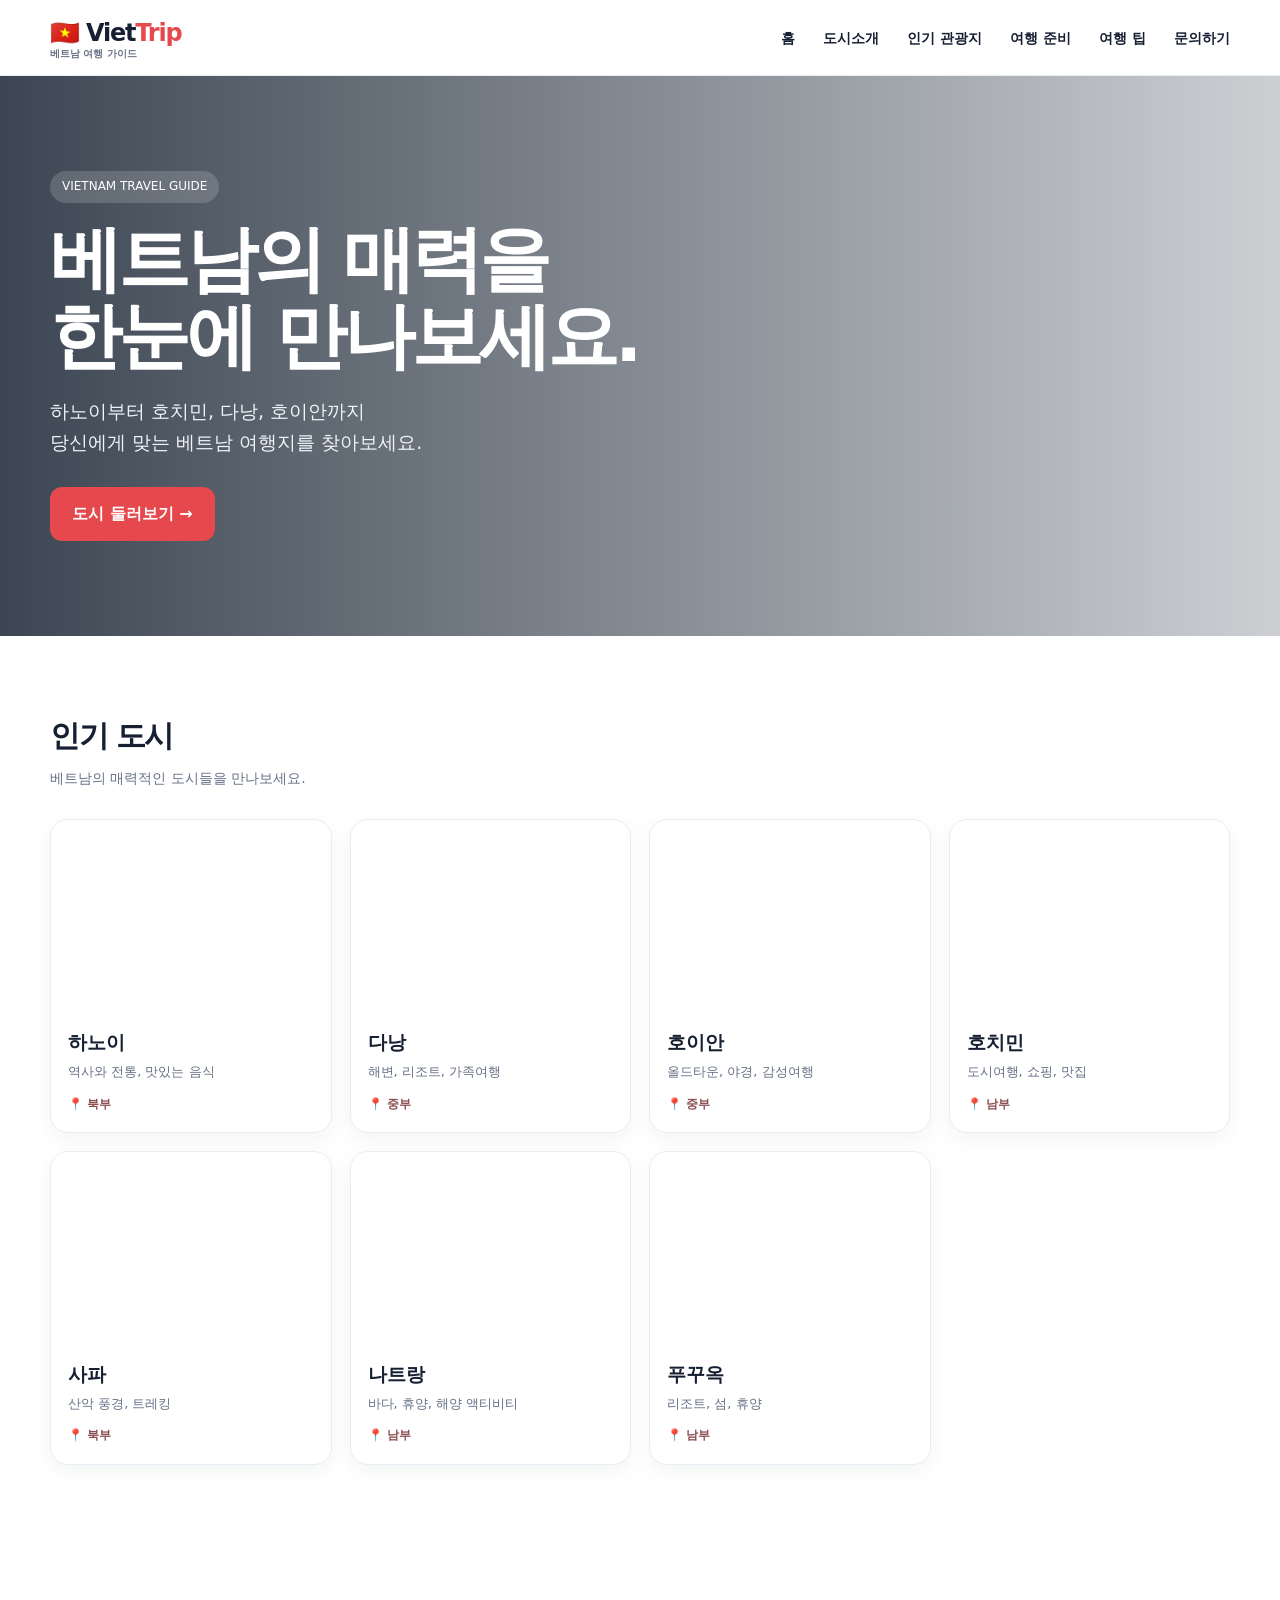
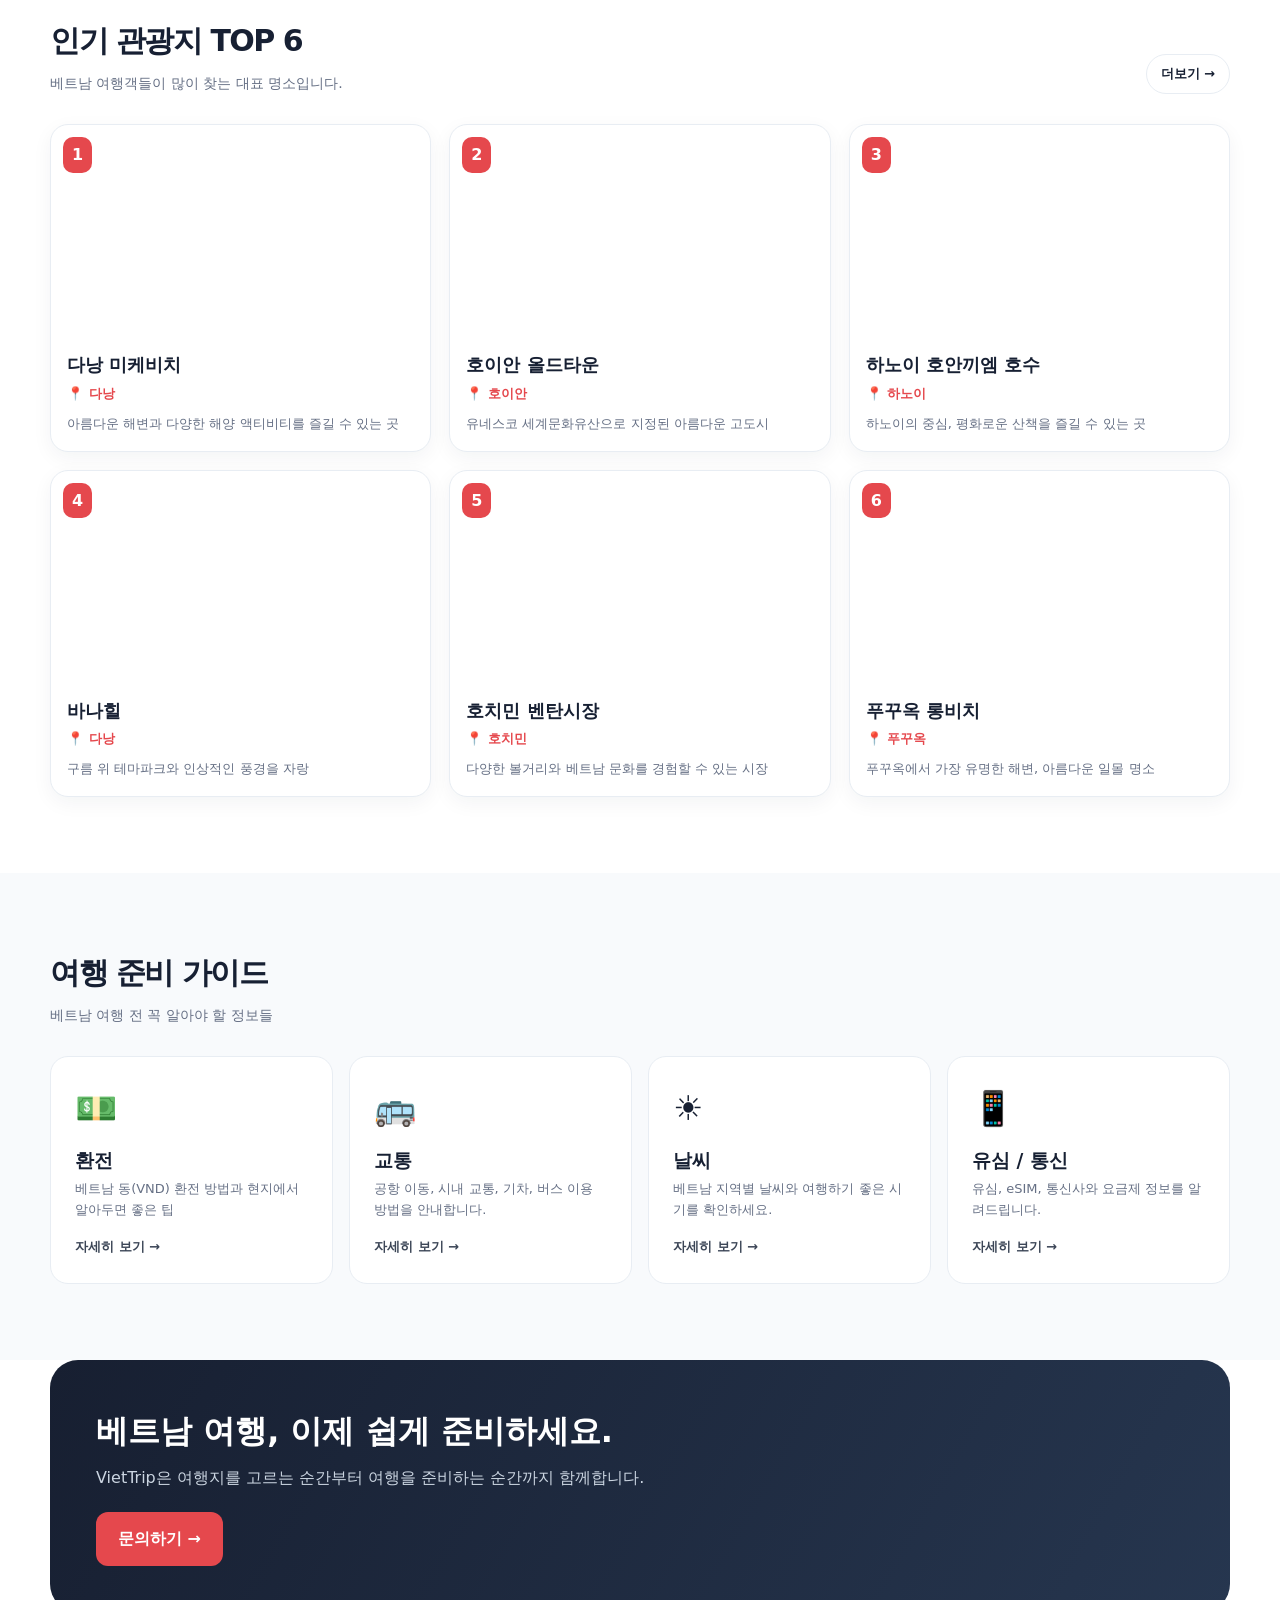
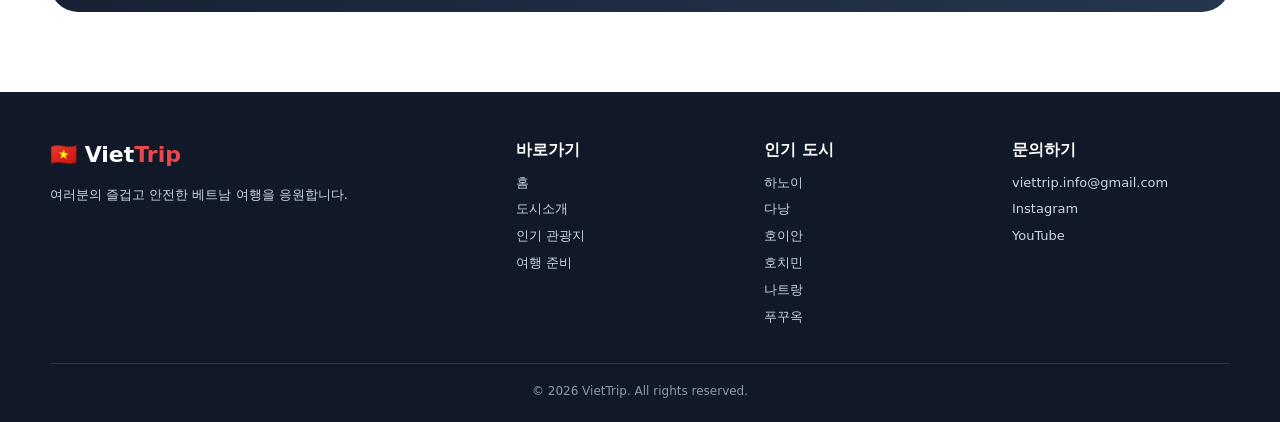
==== index.html @ 99f5cfc2 "Rename index.html.html to index.html" ====
<!doctype html>
<html lang="ko">
<head>
<meta charset="utf-8">
<meta name="viewport" content="width=device-width,initial-scale=1">
<title>VietTrip — 베트남 여행 가이드</title>
<meta name="description" content="하노이, 다낭, 호이안, 호치민, 사파, 나트랑, 푸꾸옥의 여행 정보를 한눈에 만나보세요.">
<style>
:root{--red:#e5484d;--ink:#172033;--muted:#667085;--bg:#f8fafc;--line:#e8edf3}
*{box-sizing:border-box}html{scroll-behavior:smooth}body{margin:0;font-family:system-ui,-apple-system,BlinkMacSystemFont,"Noto Sans KR",sans-serif;color:var(--ink);background:white;line-height:1.6}a{text-decoration:none;color:inherit}
.wrap{width:min(1180px,calc(100% - 40px));margin:auto}
header{height:76px;background:#fff;border-bottom:1px solid var(--line);position:sticky;top:0;z-index:20}.nav{height:76px;display:flex;align-items:center;justify-content:space-between}.logo{font-size:24px;font-weight:900;letter-spacing:-1.2px}.logo span{color:var(--red)}.logo small{display:block;font-size:10px;font-weight:700;letter-spacing:0;color:#697386;margin-top:-6px}.menu{display:flex;gap:28px;font-size:14px;font-weight:700}.menu a:hover{color:var(--red)}
.hero{min-height:560px;display:flex;align-items:center;background:linear-gradient(90deg,rgba(5,18,34,.78),rgba(5,18,34,.2)),url("https://images.unsplash.com/photo-1528127269322-539801943592?auto=format&fit=crop&w=1800&q=85") center/cover}.hero h1{font-size:clamp(42px,6vw,72px);line-height:1.08;letter-spacing:-4px;color:white;margin:0 0 20px}.hero p{font-size:19px;color:#eef3f8;margin:0 0 30px}.btn{display:inline-flex;align-items:center;gap:8px;padding:14px 22px;border-radius:12px;background:var(--red);color:white;font-weight:800}.btn:hover{filter:brightness(.95)}
.section{padding:76px 0}.heading{display:flex;justify-content:space-between;align-items:end;margin-bottom:30px}.heading h2{margin:0;font-size:30px;letter-spacing:-1.5px}.heading p{margin:7px 0 0;color:var(--muted);font-size:14px}.more{border:1px solid var(--line);padding:9px 14px;border-radius:999px;font-size:13px;font-weight:800}
.grid{display:grid;grid-template-columns:repeat(4,1fr);gap:18px}.city{border:1px solid var(--line);border-radius:18px;overflow:hidden;background:#fff;box-shadow:0 6px 20px rgba(20,30,50,.05);transition:.2s}.city:hover{transform:translateY(-4px);box-shadow:0 14px 30px rgba(20,30,50,.1)}.photo{height:190px;background-size:cover;background-position:center}.city .body{padding:17px}.city h3{margin:0 0 4px;font-size:19px}.city p{margin:0;color:var(--muted);font-size:13px}.tag{display:inline-block;margin-top:12px;color:#8b4d50;font-size:12px;font-weight:700}
.attractions{grid-template-columns:repeat(3,1fr)}.spot{position:relative}.rank{position:absolute;top:12px;left:12px;background:var(--red);color:#fff;border-radius:10px;padding:5px 9px;font-weight:900;z-index:1}.spot .photo{height:210px}.spot .body{padding:16px}.spot h3{margin:0;font-size:18px}.spot small{color:var(--red);font-weight:700}.spot p{color:var(--muted);font-size:13px;margin:8px 0 0}
.guide{background:var(--bg)}.guidegrid{display:grid;grid-template-columns:repeat(4,1fr);gap:16px}.guidecard{background:white;border:1px solid var(--line);border-radius:18px;padding:24px}.guideicon{font-size:34px}.guidecard h3{margin:10px 0 4px}.guidecard p{font-size:13px;color:var(--muted);margin:0 0 12px}.guidecard a{font-size:13px;font-weight:800;color:#3c4657}
.contact{margin:0 0 80px;background:linear-gradient(120deg,#171f31,#26364f);color:#fff;border-radius:28px;padding:46px}.contact h2{font-size:32px;margin:0 0 8px}.contact p{color:#cbd5e1;margin:0 0 22px}
footer{background:#111827;color:#cbd5e1;padding:45px 0 20px}.foot{display:grid;grid-template-columns:2fr 1fr 1fr 1fr;gap:30px}.foot strong{color:white;font-size:22px}.foot h4{color:white;margin:0 0 10px}.foot a{display:block;font-size:13px;margin:6px 0}.copy{border-top:1px solid #273244;margin-top:30px;padding-top:18px;text-align:center;font-size:12px;color:#8d99aa}
@media(max-width:900px){.menu{display:none}.grid{grid-template-columns:repeat(2,1fr)}.attractions{grid-template-columns:repeat(2,1fr)}.guidegrid{grid-template-columns:repeat(2,1fr)}.foot{grid-template-columns:1fr 1fr}}
@media(max-width:600px){.wrap{width:min(100% - 28px,1180px)}.hero{min-height:520px}.hero h1{letter-spacing:-2px}.hero p{font-size:16px}.section{padding:58px 0}.grid,.attractions,.guidegrid{grid-template-columns:1fr}.heading{align-items:start}.heading .more{display:none}.photo{height:210px}.foot{grid-template-columns:1fr 1fr}.contact{padding:30px 24px}}
</style>
</head>
<body>
<header><div class="wrap nav"><a class="logo" href="#">🇻🇳 Viet<span>Trip</span><small>베트남 여행 가이드</small></a><nav class="menu"><a href="#">홈</a><a href="#cities">도시소개</a><a href="#spots">인기 관광지</a><a href="#guide">여행 준비</a><a href="#tips">여행 팁</a><a href="#contact">문의하기</a></nav></div></header>

<section class="hero"><div class="wrap"><div style="max-width:700px"><div style="display:inline-block;background:rgba(255,255,255,.16);color:white;padding:6px 12px;border-radius:999px;font-size:12px;margin-bottom:18px">VIETNAM TRAVEL GUIDE</div><h1>베트남의 매력을<br>한눈에 만나보세요.</h1><p>하노이부터 호치민, 다낭, 호이안까지<br>당신에게 맞는 베트남 여행지를 찾아보세요.</p><a class="btn" href="#cities">도시 둘러보기 →</a></div></div></section>

<section class="section" id="cities"><div class="wrap"><div class="heading"><div><h2>인기 도시</h2><p>베트남의 매력적인 도시들을 만나보세요.</p></div></div>
<div class="grid">
<a class="city" href="#"><div class="photo" style="background-image:url('https://images.unsplash.com/photo-1509030450996-dd1a26dda07a?auto=format&fit=crop&w=900&q=80')"></div><div class="body"><h3>하노이</h3><p>역사와 전통, 맛있는 음식</p><span class="tag">📍 북부</span></div></a>
<a class="city" href="#"><div class="photo" style="background-image:url('https://images.unsplash.com/photo-1559592413-7cec4d0cae2b?auto=format&fit=crop&w=900&q=80')"></div><div class="body"><h3>다낭</h3><p>해변, 리조트, 가족여행</p><span class="tag">📍 중부</span></div></a>
<a class="city" href="#"><div class="photo" style="background-image:url('https://images.unsplash.com/photo-1557750255-c76072a7aad1?auto=format&fit=crop&w=900&q=80')"></div><div class="body"><h3>호이안</h3><p>올드타운, 야경, 감성여행</p><span class="tag">📍 중부</span></div></a>
<a class="city" href="#"><div class="photo" style="background-image:url('https://images.unsplash.com/photo-1583417319070-4a69db38a482?auto=format&fit=crop&w=900&q=80')"></div><div class="body"><h3>호치민</h3><p>도시여행, 쇼핑, 맛집</p><span class="tag">📍 남부</span></div></a>
<a class="city" href="#"><div class="photo" style="background-image:url('https://images.unsplash.com/photo-1528181304800-259b08848526?auto=format&fit=crop&w=900&q=80')"></div><div class="body"><h3>사파</h3><p>산악 풍경, 트레킹</p><span class="tag">📍 북부</span></div></a>
<a class="city" href="#"><div class="photo" style="background-image:url('https://images.unsplash.com/photo-1507525428034-b723cf961d3e?auto=format&fit=crop&w=900&q=80')"></div><div class="body"><h3>나트랑</h3><p>바다, 휴양, 해양 액티비티</p><span class="tag">📍 남부</span></div></a>
<a class="city" href="#"><div class="photo" style="background-image:url('https://images.unsplash.com/photo-1548013146-72479768bada?auto=format&fit=crop&w=900&q=80')"></div><div class="body"><h3>푸꾸옥</h3><p>리조트, 섬, 휴양</p><span class="tag">📍 남부</span></div></a>
</div></div></section>

<section class="section" id="spots"><div class="wrap"><div class="heading"><div><h2>인기 관광지 TOP 6</h2><p>베트남 여행객들이 많이 찾는 대표 명소입니다.</p></div><a class="more" href="#">더보기 →</a></div>
<div class="grid attractions">
<a class="city spot" href="#"><b class="rank">1</b><div class="photo" style="background-image:url('https://images.unsplash.com/photo-1559592413-7cec4d0cae2b?auto=format&fit=crop&w=900&q=80')"></div><div class="body"><h3>다낭 미케비치</h3><small>📍 다낭</small><p>아름다운 해변과 다양한 해양 액티비티를 즐길 수 있는 곳</p></div></a>
<a class="city spot" href="#"><b class="rank">2</b><div class="photo" style="background-image:url('https://images.unsplash.com/photo-1557750255-c76072a7aad1?auto=format&fit=crop&w=900&q=80')"></div><div class="body"><h3>호이안 올드타운</h3><small>📍 호이안</small><p>유네스코 세계문화유산으로 지정된 아름다운 고도시</p></div></a>
<a class="city spot" href="#"><b class="rank">3</b><div class="photo" style="background-image:url('https://images.unsplash.com/photo-1509030450996-dd1a26dda07a?auto=format&fit=crop&w=900&q=80')"></div><div class="body"><h3>하노이 호안끼엠 호수</h3><small>📍 하노이</small><p>하노이의 중심, 평화로운 산책을 즐길 수 있는 곳</p></div></a>
<a class="city spot" href="#"><b class="rank">4</b><div class="photo" style="background-image:url('https://images.unsplash.com/photo-1548013146-72479768bada?auto=format&fit=crop&w=900&q=80')"></div><div class="body"><h3>바나힐</h3><small>📍 다낭</small><p>구름 위 테마파크와 인상적인 풍경을 자랑</p></div></a>
<a class="city spot" href="#"><b class="rank">5</b><div class="photo" style="background-image:url('https://images.unsplash.com/photo-1583417319070-4a69db38a482?auto=format&fit=crop&w=900&q=80')"></div><div class="body"><h3>호치민 벤탄시장</h3><small>📍 호치민</small><p>다양한 볼거리와 베트남 문화를 경험할 수 있는 시장</p></div></a>
<a class="city spot" href="#"><b class="rank">6</b><div class="photo" style="background-image:url('https://images.unsplash.com/photo-1507525428034-b723cf961d3e?auto=format&fit=crop&w=900&q=80')"></div><div class="body"><h3>푸꾸옥 롱비치</h3><small>📍 푸꾸옥</small><p>푸꾸옥에서 가장 유명한 해변, 아름다운 일몰 명소</p></div></a>
</div></div></section>

<section class="section guide" id="guide"><div class="wrap"><div class="heading"><div><h2>여행 준비 가이드</h2><p>베트남 여행 전 꼭 알아야 할 정보들</p></div></div>
<div class="guidegrid">
<div class="guidecard"><div class="guideicon">💵</div><h3>환전</h3><p>베트남 동(VND) 환전 방법과 현지에서 알아두면 좋은 팁</p><a href="#">자세히 보기 →</a></div>
<div class="guidecard"><div class="guideicon">🚌</div><h3>교통</h3><p>공항 이동, 시내 교통, 기차, 버스 이용 방법을 안내합니다.</p><a href="#">자세히 보기 →</a></div>
<div class="guidecard"><div class="guideicon">☀️</div><h3>날씨</h3><p>베트남 지역별 날씨와 여행하기 좋은 시기를 확인하세요.</p><a href="#">자세히 보기 →</a></div>
<div class="guidecard"><div class="guideicon">📱</div><h3>유심 / 통신</h3><p>유심, eSIM, 통신사와 요금제 정보를 알려드립니다.</p><a href="#">자세히 보기 →</a></div>
</div></div></section>

<section class="wrap" id="contact"><div class="contact"><h2>베트남 여행, 이제 쉽게 준비하세요.</h2><p>VietTrip은 여행지를 고르는 순간부터 여행을 준비하는 순간까지 함께합니다.</p><a class="btn" href="mailto:viettrip.info@gmail.com">문의하기 →</a></div></section>

<footer id="tips"><div class="wrap"><div class="foot"><div><strong>🇻🇳 Viet<span style="color:#e5484d">Trip</span></strong><p style="font-size:13px;max-width:300px">여러분의 즐겁고 안전한 베트남 여행을 응원합니다.</p></div><div><h4>바로가기</h4><a href="#">홈</a><a href="#cities">도시소개</a><a href="#spots">인기 관광지</a><a href="#guide">여행 준비</a></div><div><h4>인기 도시</h4><a href="#cities">하노이</a><a href="#cities">다낭</a><a href="#cities">호이안</a><a href="#cities">호치민</a><a href="#cities">나트랑</a><a href="#cities">푸꾸옥</a></div><div><h4>문의하기</h4><a href="mailto:viettrip.info@gmail.com">viettrip.info@gmail.com</a><a href="#">Instagram</a><a href="#">YouTube</a></div></div><div class="copy">© 2026 VietTrip. All rights reserved.</div></div></footer>
</body>
</html>
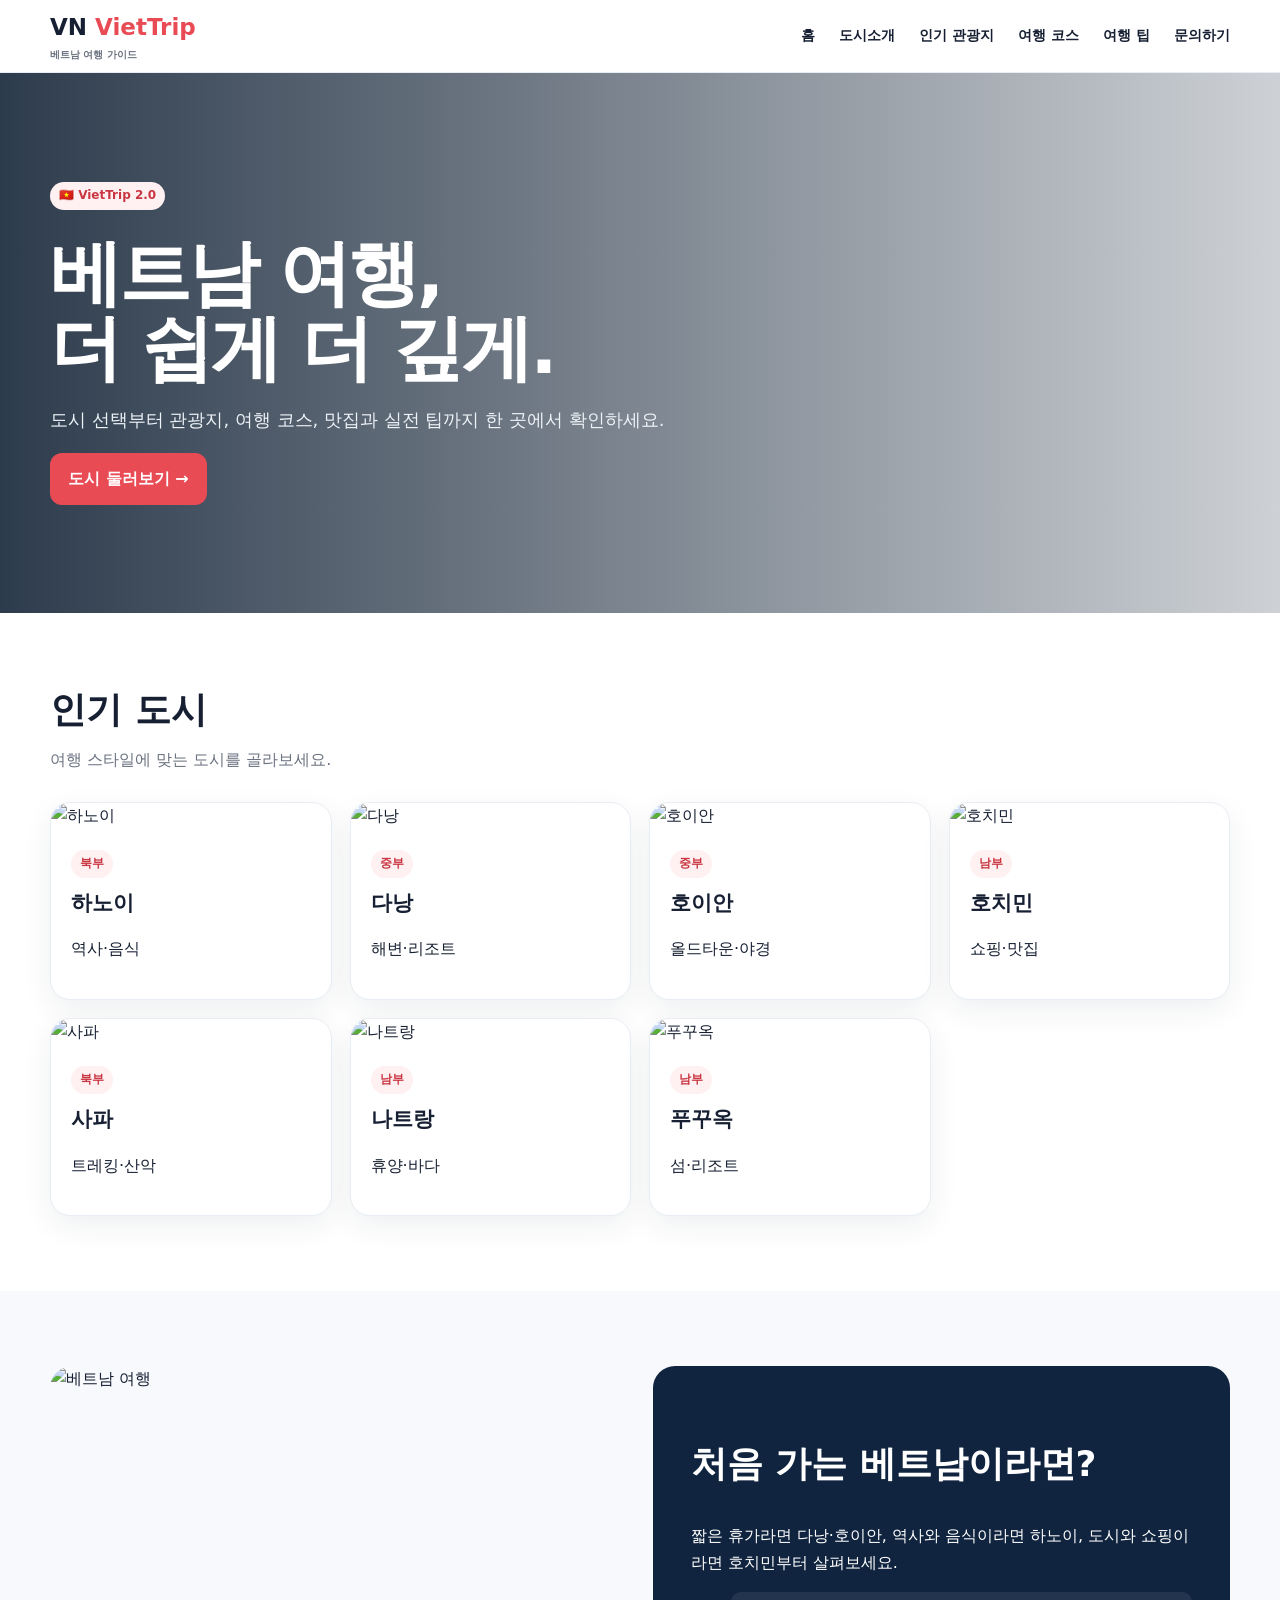
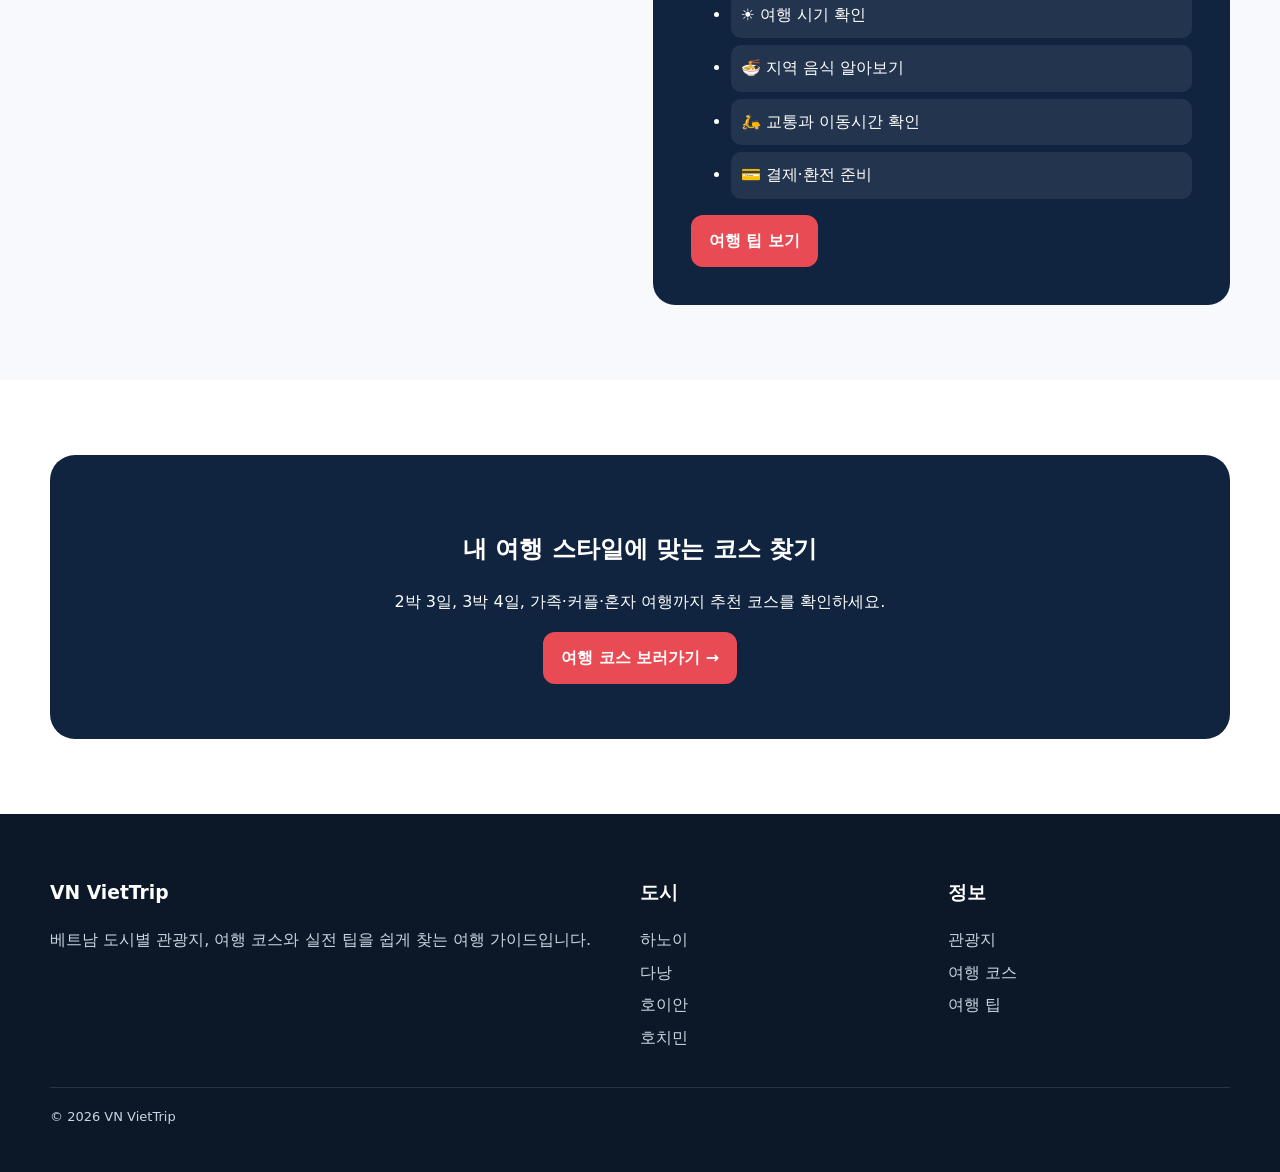
==== commit 09c337a3: "Add files via upload" ====
--- a/index.html
+++ b/index.html
@@ -1,62 +1 @@
-<!doctype html>
-<html lang="ko">
-<head>
-<meta charset="utf-8">
-<meta name="viewport" content="width=device-width,initial-scale=1">
-<title>VietTrip — 베트남 여행 가이드</title>
-<meta name="description" content="하노이, 다낭, 호이안, 호치민, 사파, 나트랑, 푸꾸옥의 여행 정보를 한눈에 만나보세요.">
-<style>
-:root{--red:#e5484d;--ink:#172033;--muted:#667085;--bg:#f8fafc;--line:#e8edf3}
-*{box-sizing:border-box}html{scroll-behavior:smooth}body{margin:0;font-family:system-ui,-apple-system,BlinkMacSystemFont,"Noto Sans KR",sans-serif;color:var(--ink);background:white;line-height:1.6}a{text-decoration:none;color:inherit}
-.wrap{width:min(1180px,calc(100% - 40px));margin:auto}
-header{height:76px;background:#fff;border-bottom:1px solid var(--line);position:sticky;top:0;z-index:20}.nav{height:76px;display:flex;align-items:center;justify-content:space-between}.logo{font-size:24px;font-weight:900;letter-spacing:-1.2px}.logo span{color:var(--red)}.logo small{display:block;font-size:10px;font-weight:700;letter-spacing:0;color:#697386;margin-top:-6px}.menu{display:flex;gap:28px;font-size:14px;font-weight:700}.menu a:hover{color:var(--red)}
-.hero{min-height:560px;display:flex;align-items:center;background:linear-gradient(90deg,rgba(5,18,34,.78),rgba(5,18,34,.2)),url("https://images.unsplash.com/photo-1528127269322-539801943592?auto=format&fit=crop&w=1800&q=85") center/cover}.hero h1{font-size:clamp(42px,6vw,72px);line-height:1.08;letter-spacing:-4px;color:white;margin:0 0 20px}.hero p{font-size:19px;color:#eef3f8;margin:0 0 30px}.btn{display:inline-flex;align-items:center;gap:8px;padding:14px 22px;border-radius:12px;background:var(--red);color:white;font-weight:800}.btn:hover{filter:brightness(.95)}
-.section{padding:76px 0}.heading{display:flex;justify-content:space-between;align-items:end;margin-bottom:30px}.heading h2{margin:0;font-size:30px;letter-spacing:-1.5px}.heading p{margin:7px 0 0;color:var(--muted);font-size:14px}.more{border:1px solid var(--line);padding:9px 14px;border-radius:999px;font-size:13px;font-weight:800}
-.grid{display:grid;grid-template-columns:repeat(4,1fr);gap:18px}.city{border:1px solid var(--line);border-radius:18px;overflow:hidden;background:#fff;box-shadow:0 6px 20px rgba(20,30,50,.05);transition:.2s}.city:hover{transform:translateY(-4px);box-shadow:0 14px 30px rgba(20,30,50,.1)}.photo{height:190px;background-size:cover;background-position:center}.city .body{padding:17px}.city h3{margin:0 0 4px;font-size:19px}.city p{margin:0;color:var(--muted);font-size:13px}.tag{display:inline-block;margin-top:12px;color:#8b4d50;font-size:12px;font-weight:700}
-.attractions{grid-template-columns:repeat(3,1fr)}.spot{position:relative}.rank{position:absolute;top:12px;left:12px;background:var(--red);color:#fff;border-radius:10px;padding:5px 9px;font-weight:900;z-index:1}.spot .photo{height:210px}.spot .body{padding:16px}.spot h3{margin:0;font-size:18px}.spot small{color:var(--red);font-weight:700}.spot p{color:var(--muted);font-size:13px;margin:8px 0 0}
-.guide{background:var(--bg)}.guidegrid{display:grid;grid-template-columns:repeat(4,1fr);gap:16px}.guidecard{background:white;border:1px solid var(--line);border-radius:18px;padding:24px}.guideicon{font-size:34px}.guidecard h3{margin:10px 0 4px}.guidecard p{font-size:13px;color:var(--muted);margin:0 0 12px}.guidecard a{font-size:13px;font-weight:800;color:#3c4657}
-.contact{margin:0 0 80px;background:linear-gradient(120deg,#171f31,#26364f);color:#fff;border-radius:28px;padding:46px}.contact h2{font-size:32px;margin:0 0 8px}.contact p{color:#cbd5e1;margin:0 0 22px}
-footer{background:#111827;color:#cbd5e1;padding:45px 0 20px}.foot{display:grid;grid-template-columns:2fr 1fr 1fr 1fr;gap:30px}.foot strong{color:white;font-size:22px}.foot h4{color:white;margin:0 0 10px}.foot a{display:block;font-size:13px;margin:6px 0}.copy{border-top:1px solid #273244;margin-top:30px;padding-top:18px;text-align:center;font-size:12px;color:#8d99aa}
-@media(max-width:900px){.menu{display:none}.grid{grid-template-columns:repeat(2,1fr)}.attractions{grid-template-columns:repeat(2,1fr)}.guidegrid{grid-template-columns:repeat(2,1fr)}.foot{grid-template-columns:1fr 1fr}}
-@media(max-width:600px){.wrap{width:min(100% - 28px,1180px)}.hero{min-height:520px}.hero h1{letter-spacing:-2px}.hero p{font-size:16px}.section{padding:58px 0}.grid,.attractions,.guidegrid{grid-template-columns:1fr}.heading{align-items:start}.heading .more{display:none}.photo{height:210px}.foot{grid-template-columns:1fr 1fr}.contact{padding:30px 24px}}
-</style>
-</head>
-<body>
-<header><div class="wrap nav"><a class="logo" href="#">🇻🇳 Viet<span>Trip</span><small>베트남 여행 가이드</small></a><nav class="menu"><a href="#">홈</a><a href="#cities">도시소개</a><a href="#spots">인기 관광지</a><a href="#guide">여행 준비</a><a href="#tips">여행 팁</a><a href="#contact">문의하기</a></nav></div></header>
-
-<section class="hero"><div class="wrap"><div style="max-width:700px"><div style="display:inline-block;background:rgba(255,255,255,.16);color:white;padding:6px 12px;border-radius:999px;font-size:12px;margin-bottom:18px">VIETNAM TRAVEL GUIDE</div><h1>베트남의 매력을<br>한눈에 만나보세요.</h1><p>하노이부터 호치민, 다낭, 호이안까지<br>당신에게 맞는 베트남 여행지를 찾아보세요.</p><a class="btn" href="#cities">도시 둘러보기 →</a></div></div></section>
-
-<section class="section" id="cities"><div class="wrap"><div class="heading"><div><h2>인기 도시</h2><p>베트남의 매력적인 도시들을 만나보세요.</p></div></div>
-<div class="grid">
-<a class="city" href="#"><div class="photo" style="background-image:url('https://images.unsplash.com/photo-1509030450996-dd1a26dda07a?auto=format&fit=crop&w=900&q=80')"></div><div class="body"><h3>하노이</h3><p>역사와 전통, 맛있는 음식</p><span class="tag">📍 북부</span></div></a>
-<a class="city" href="#"><div class="photo" style="background-image:url('https://images.unsplash.com/photo-1559592413-7cec4d0cae2b?auto=format&fit=crop&w=900&q=80')"></div><div class="body"><h3>다낭</h3><p>해변, 리조트, 가족여행</p><span class="tag">📍 중부</span></div></a>
-<a class="city" href="#"><div class="photo" style="background-image:url('https://images.unsplash.com/photo-1557750255-c76072a7aad1?auto=format&fit=crop&w=900&q=80')"></div><div class="body"><h3>호이안</h3><p>올드타운, 야경, 감성여행</p><span class="tag">📍 중부</span></div></a>
-<a class="city" href="#"><div class="photo" style="background-image:url('https://images.unsplash.com/photo-1583417319070-4a69db38a482?auto=format&fit=crop&w=900&q=80')"></div><div class="body"><h3>호치민</h3><p>도시여행, 쇼핑, 맛집</p><span class="tag">📍 남부</span></div></a>
-<a class="city" href="#"><div class="photo" style="background-image:url('https://images.unsplash.com/photo-1528181304800-259b08848526?auto=format&fit=crop&w=900&q=80')"></div><div class="body"><h3>사파</h3><p>산악 풍경, 트레킹</p><span class="tag">📍 북부</span></div></a>
-<a class="city" href="#"><div class="photo" style="background-image:url('https://images.unsplash.com/photo-1507525428034-b723cf961d3e?auto=format&fit=crop&w=900&q=80')"></div><div class="body"><h3>나트랑</h3><p>바다, 휴양, 해양 액티비티</p><span class="tag">📍 남부</span></div></a>
-<a class="city" href="#"><div class="photo" style="background-image:url('https://images.unsplash.com/photo-1548013146-72479768bada?auto=format&fit=crop&w=900&q=80')"></div><div class="body"><h3>푸꾸옥</h3><p>리조트, 섬, 휴양</p><span class="tag">📍 남부</span></div></a>
-</div></div></section>
-
-<section class="section" id="spots"><div class="wrap"><div class="heading"><div><h2>인기 관광지 TOP 6</h2><p>베트남 여행객들이 많이 찾는 대표 명소입니다.</p></div><a class="more" href="#">더보기 →</a></div>
-<div class="grid attractions">
-<a class="city spot" href="#"><b class="rank">1</b><div class="photo" style="background-image:url('https://images.unsplash.com/photo-1559592413-7cec4d0cae2b?auto=format&fit=crop&w=900&q=80')"></div><div class="body"><h3>다낭 미케비치</h3><small>📍 다낭</small><p>아름다운 해변과 다양한 해양 액티비티를 즐길 수 있는 곳</p></div></a>
-<a class="city spot" href="#"><b class="rank">2</b><div class="photo" style="background-image:url('https://images.unsplash.com/photo-1557750255-c76072a7aad1?auto=format&fit=crop&w=900&q=80')"></div><div class="body"><h3>호이안 올드타운</h3><small>📍 호이안</small><p>유네스코 세계문화유산으로 지정된 아름다운 고도시</p></div></a>
-<a class="city spot" href="#"><b class="rank">3</b><div class="photo" style="background-image:url('https://images.unsplash.com/photo-1509030450996-dd1a26dda07a?auto=format&fit=crop&w=900&q=80')"></div><div class="body"><h3>하노이 호안끼엠 호수</h3><small>📍 하노이</small><p>하노이의 중심, 평화로운 산책을 즐길 수 있는 곳</p></div></a>
-<a class="city spot" href="#"><b class="rank">4</b><div class="photo" style="background-image:url('https://images.unsplash.com/photo-1548013146-72479768bada?auto=format&fit=crop&w=900&q=80')"></div><div class="body"><h3>바나힐</h3><small>📍 다낭</small><p>구름 위 테마파크와 인상적인 풍경을 자랑</p></div></a>
-<a class="city spot" href="#"><b class="rank">5</b><div class="photo" style="background-image:url('https://images.unsplash.com/photo-1583417319070-4a69db38a482?auto=format&fit=crop&w=900&q=80')"></div><div class="body"><h3>호치민 벤탄시장</h3><small>📍 호치민</small><p>다양한 볼거리와 베트남 문화를 경험할 수 있는 시장</p></div></a>
-<a class="city spot" href="#"><b class="rank">6</b><div class="photo" style="background-image:url('https://images.unsplash.com/photo-1507525428034-b723cf961d3e?auto=format&fit=crop&w=900&q=80')"></div><div class="body"><h3>푸꾸옥 롱비치</h3><small>📍 푸꾸옥</small><p>푸꾸옥에서 가장 유명한 해변, 아름다운 일몰 명소</p></div></a>
-</div></div></section>
-
-<section class="section guide" id="guide"><div class="wrap"><div class="heading"><div><h2>여행 준비 가이드</h2><p>베트남 여행 전 꼭 알아야 할 정보들</p></div></div>
-<div class="guidegrid">
-<div class="guidecard"><div class="guideicon">💵</div><h3>환전</h3><p>베트남 동(VND) 환전 방법과 현지에서 알아두면 좋은 팁</p><a href="#">자세히 보기 →</a></div>
-<div class="guidecard"><div class="guideicon">🚌</div><h3>교통</h3><p>공항 이동, 시내 교통, 기차, 버스 이용 방법을 안내합니다.</p><a href="#">자세히 보기 →</a></div>
-<div class="guidecard"><div class="guideicon">☀️</div><h3>날씨</h3><p>베트남 지역별 날씨와 여행하기 좋은 시기를 확인하세요.</p><a href="#">자세히 보기 →</a></div>
-<div class="guidecard"><div class="guideicon">📱</div><h3>유심 / 통신</h3><p>유심, eSIM, 통신사와 요금제 정보를 알려드립니다.</p><a href="#">자세히 보기 →</a></div>
-</div></div></section>
-
-<section class="wrap" id="contact"><div class="contact"><h2>베트남 여행, 이제 쉽게 준비하세요.</h2><p>VietTrip은 여행지를 고르는 순간부터 여행을 준비하는 순간까지 함께합니다.</p><a class="btn" href="mailto:viettrip.info@gmail.com">문의하기 →</a></div></section>
-
-<footer id="tips"><div class="wrap"><div class="foot"><div><strong>🇻🇳 Viet<span style="color:#e5484d">Trip</span></strong><p style="font-size:13px;max-width:300px">여러분의 즐겁고 안전한 베트남 여행을 응원합니다.</p></div><div><h4>바로가기</h4><a href="#">홈</a><a href="#cities">도시소개</a><a href="#spots">인기 관광지</a><a href="#guide">여행 준비</a></div><div><h4>인기 도시</h4><a href="#cities">하노이</a><a href="#cities">다낭</a><a href="#cities">호이안</a><a href="#cities">호치민</a><a href="#cities">나트랑</a><a href="#cities">푸꾸옥</a></div><div><h4>문의하기</h4><a href="mailto:viettrip.info@gmail.com">viettrip.info@gmail.com</a><a href="#">Instagram</a><a href="#">YouTube</a></div></div><div class="copy">© 2026 VietTrip. All rights reserved.</div></div></footer>
-</body>
-</html>
+<!doctype html><html lang="ko"><head><meta charset="utf-8"><meta name="viewport" content="width=device-width,initial-scale=1"><title>베트남 여행 가이드 | VN VietTrip</title><link rel="stylesheet" href="style.css"></head><body><header class="header"><div class="wrap nav"><a class="logo" href="index.html">VN <span>VietTrip</span><small>베트남 여행 가이드</small></a><button class="menu">☰</button><nav class="links"><a href="index.html">홈</a><a href="cities.html">도시소개</a><a href="attractions.html">인기 관광지</a><a href="itinerary.html">여행 코스</a><a href="tips.html">여행 팁</a><a href="contact.html">문의하기</a></nav></div></header><section class="hero"><div class="wrap"><span class="tag">🇻🇳 VietTrip 2.0</span><h1>베트남 여행,<br>더 쉽게 더 깊게.</h1><p>도시 선택부터 관광지, 여행 코스, 맛집과 실전 팁까지 한 곳에서 확인하세요.</p><a class="btn red" href="cities.html">도시 둘러보기 →</a></div></section><section class="section"><div class="wrap"><div class="head"><h2>인기 도시</h2><p class="muted">여행 스타일에 맞는 도시를 골라보세요.</p></div><div class="grid4"><a class="card" href="hanoi.html"><img src="https://images.unsplash.com/photo-1509030450996-dd1a26dda07a?auto=format&fit=crop&w=1200&q=85" alt="하노이"><div class="body"><span class="tag">북부</span><h3>하노이</h3><p>역사·음식</p></div></a><a class="card" href="danang.html"><img src="https://images.unsplash.com/photo-1595599512944-0c2b0f5a4c65?auto=format&fit=crop&w=1200&q=85" alt="다낭"><div class="body"><span class="tag">중부</span><h3>다낭</h3><p>해변·리조트</p></div></a><a class="card" href="hoian.html"><img src="https://images.unsplash.com/photo-1559592413-7cec4d0c6a1f?auto=format&fit=crop&w=1200&q=85" alt="호이안"><div class="body"><span class="tag">중부</span><h3>호이안</h3><p>올드타운·야경</p></div></a><a class="card" href="hochiminh.html"><img src="https://images.unsplash.com/photo-1583417319070-4a69db38a482?auto=format&fit=crop&w=1200&q=85" alt="호치민"><div class="body"><span class="tag">남부</span><h3>호치민</h3><p>쇼핑·맛집</p></div></a><a class="card" href="sapa.html"><img src="https://images.unsplash.com/photo-1528127269322-539801943592?auto=format&fit=crop&w=1200&q=85" alt="사파"><div class="body"><span class="tag">북부</span><h3>사파</h3><p>트레킹·산악</p></div></a><a class="card" href="nhatrang.html"><img src="https://images.unsplash.com/photo-1510414842594-a61c69b5ae57?auto=format&fit=crop&w=1200&q=85" alt="나트랑"><div class="body"><span class="tag">남부</span><h3>나트랑</h3><p>휴양·바다</p></div></a><a class="card" href="phuquoc.html"><img src="https://images.unsplash.com/photo-1540202404-a2f29016b523?auto=format&fit=crop&w=1200&q=85" alt="푸꾸옥"><div class="body"><span class="tag">남부</span><h3>푸꾸옥</h3><p>섬·리조트</p></div></a></div></div></section><section class="section alt"><div class="wrap"><div class="feature"><img src="https://images.unsplash.com/photo-1509030450996-dd1a26dda07a?auto=format&fit=crop&w=1200&q=85" alt="베트남 여행"><div class="box"><h2>처음 가는 베트남이라면?</h2><p>짧은 휴가라면 다낭·호이안, 역사와 음식이라면 하노이, 도시와 쇼핑이라면 호치민부터 살펴보세요.</p><ul><li>☀️ 여행 시기 확인</li><li>🍜 지역 음식 알아보기</li><li>🛵 교통과 이동시간 확인</li><li>💳 결제·환전 준비</li></ul><a class="btn red" href="tips.html">여행 팁 보기</a></div></div></div></section><section class="section"><div class="wrap"><div class="cta"><h2>내 여행 스타일에 맞는 코스 찾기</h2><p>2박 3일, 3박 4일, 가족·커플·혼자 여행까지 추천 코스를 확인하세요.</p><a class="btn red" href="itinerary.html">여행 코스 보러가기 →</a></div></div></section><footer class="footer"><div class="wrap foot"><div><h3>VN VietTrip</h3><p>베트남 도시별 관광지, 여행 코스와 실전 팁을 쉽게 찾는 여행 가이드입니다.</p></div><div><h3>도시</h3><a href="hanoi.html">하노이</a><a href="danang.html">다낭</a><a href="hoian.html">호이안</a><a href="hochiminh.html">호치민</a></div><div><h3>정보</h3><a href="attractions.html">관광지</a><a href="itinerary.html">여행 코스</a><a href="tips.html">여행 팁</a></div></div><div class="wrap copyright">© <span data-year></span> VN VietTrip</div></footer><script src="script.js"></script></body></html>
--- a/style.css
+++ b/style.css
@@ -0,0 +1 @@
+*{box-sizing:border-box}html{scroll-behavior:smooth}body{margin:0;font-family:system-ui,-apple-system,BlinkMacSystemFont,"Noto Sans KR","Malgun Gothic",sans-serif;color:#172033;line-height:1.65}a{text-decoration:none;color:inherit}.wrap{width:min(1180px,calc(100% - 32px));margin:auto}.header{position:sticky;top:0;z-index:10;background:#fff;border-bottom:1px solid #e8edf3}.nav{height:72px;display:flex;align-items:center;justify-content:space-between}.logo{font-size:23px;font-weight:900}.logo span{color:#e94b55}.logo small{display:block;font-size:10px;color:#6b7280}.links{display:flex;gap:24px;font-weight:800;font-size:14px}.menu{display:none;background:none;border:0;font-size:25px}.hero{min-height:540px;color:white;background:linear-gradient(90deg,rgba(8,25,45,.85),rgba(8,25,45,.2)),url('https://images.unsplash.com/photo-1528127269322-539801943592?auto=format&fit=crop&w=1800&q=85') center/cover;display:flex;align-items:center}.hero h1{font-size:clamp(44px,6vw,72px);line-height:1.05;letter-spacing:-3px;margin:18px 0}.hero p{font-size:18px;max-width:620px;color:#edf2f7}.btn{display:inline-block;padding:13px 18px;border-radius:12px;font-weight:900}.red{background:#e94b55;color:#fff}.section{padding:75px 0}.alt{background:#f7f9fc}.head{margin-bottom:28px}.head h2{font-size:36px;line-height:1.2;margin:0}.muted{color:#6b7280}.grid{display:grid;grid-template-columns:repeat(3,1fr);gap:20px}.grid4{display:grid;grid-template-columns:repeat(4,1fr);gap:18px}.card{background:#fff;border:1px solid #e8edf3;border-radius:20px;overflow:hidden;box-shadow:0 10px 30px rgba(16,36,63,.07)}.card img{width:100%;height:210px;object-fit:cover}.body{padding:20px}.body h3{margin:0 0 6px;font-size:21px}.tag{display:inline-block;background:#fff0f1;color:#c93641;border-radius:999px;padding:4px 9px;font-size:12px;font-weight:900;margin-bottom:8px}.feature{display:grid;grid-template-columns:1fr 1fr;gap:25px}.feature img{width:100%;height:100%;min-height:370px;object-fit:cover;border-radius:22px}.feature .box{padding:38px;background:#10243f;color:#fff;border-radius:22px}.box h2{font-size:36px}.box li{padding:10px;margin:7px 0;background:rgba(255,255,255,.08);border-radius:10px}.page{padding:70px 0;background:#eef5fb}.page h1{font-size:52px;margin:0}.trip{display:grid;grid-template-columns:repeat(3,1fr);gap:18px}.day{padding:24px;border:1px solid #e8edf3;border-radius:18px;background:#fff}.table{width:100%;border-collapse:collapse;background:#fff}.table th,.table td{padding:14px;border:1px solid #e8edf3;text-align:left}.cta{padding:55px;border-radius:25px;background:#10243f;color:#fff;text-align:center}.footer{background:#0c1728;color:#cbd5e1;padding:45px 0}.foot{display:grid;grid-template-columns:2fr 1fr 1fr;gap:25px}.footer h3{color:#fff}.footer a{display:block;margin:6px 0}.copyright{border-top:1px solid #263448;margin-top:30px;padding-top:18px;font-size:13px}@media(max-width:850px){.links{display:none}.menu{display:block}.grid,.grid4,.trip,.feature,.foot{grid-template-columns:1fr 1fr}.hero{min-height:500px}}@media(max-width:600px){.grid,.grid4,.trip,.feature,.foot{grid-template-columns:1fr}.page h1{font-size:40px}.section{padding:55px 0}}
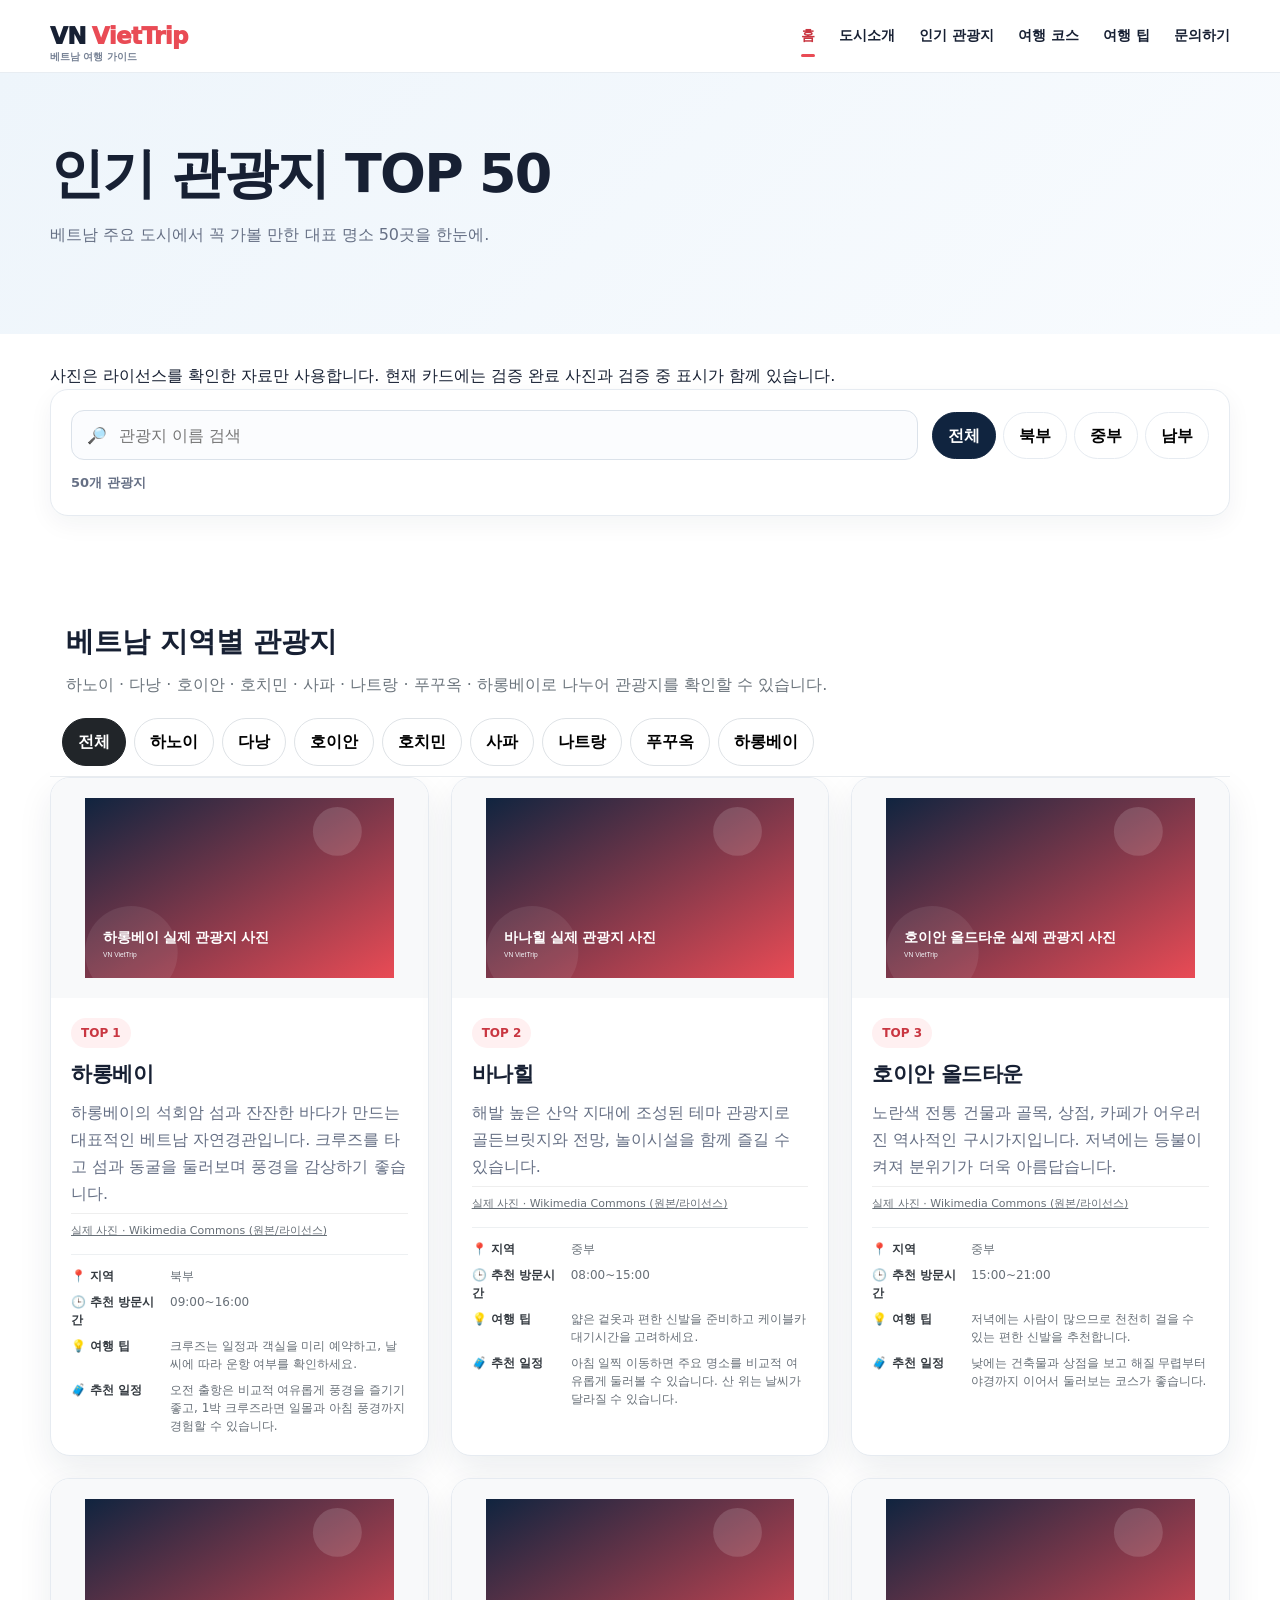
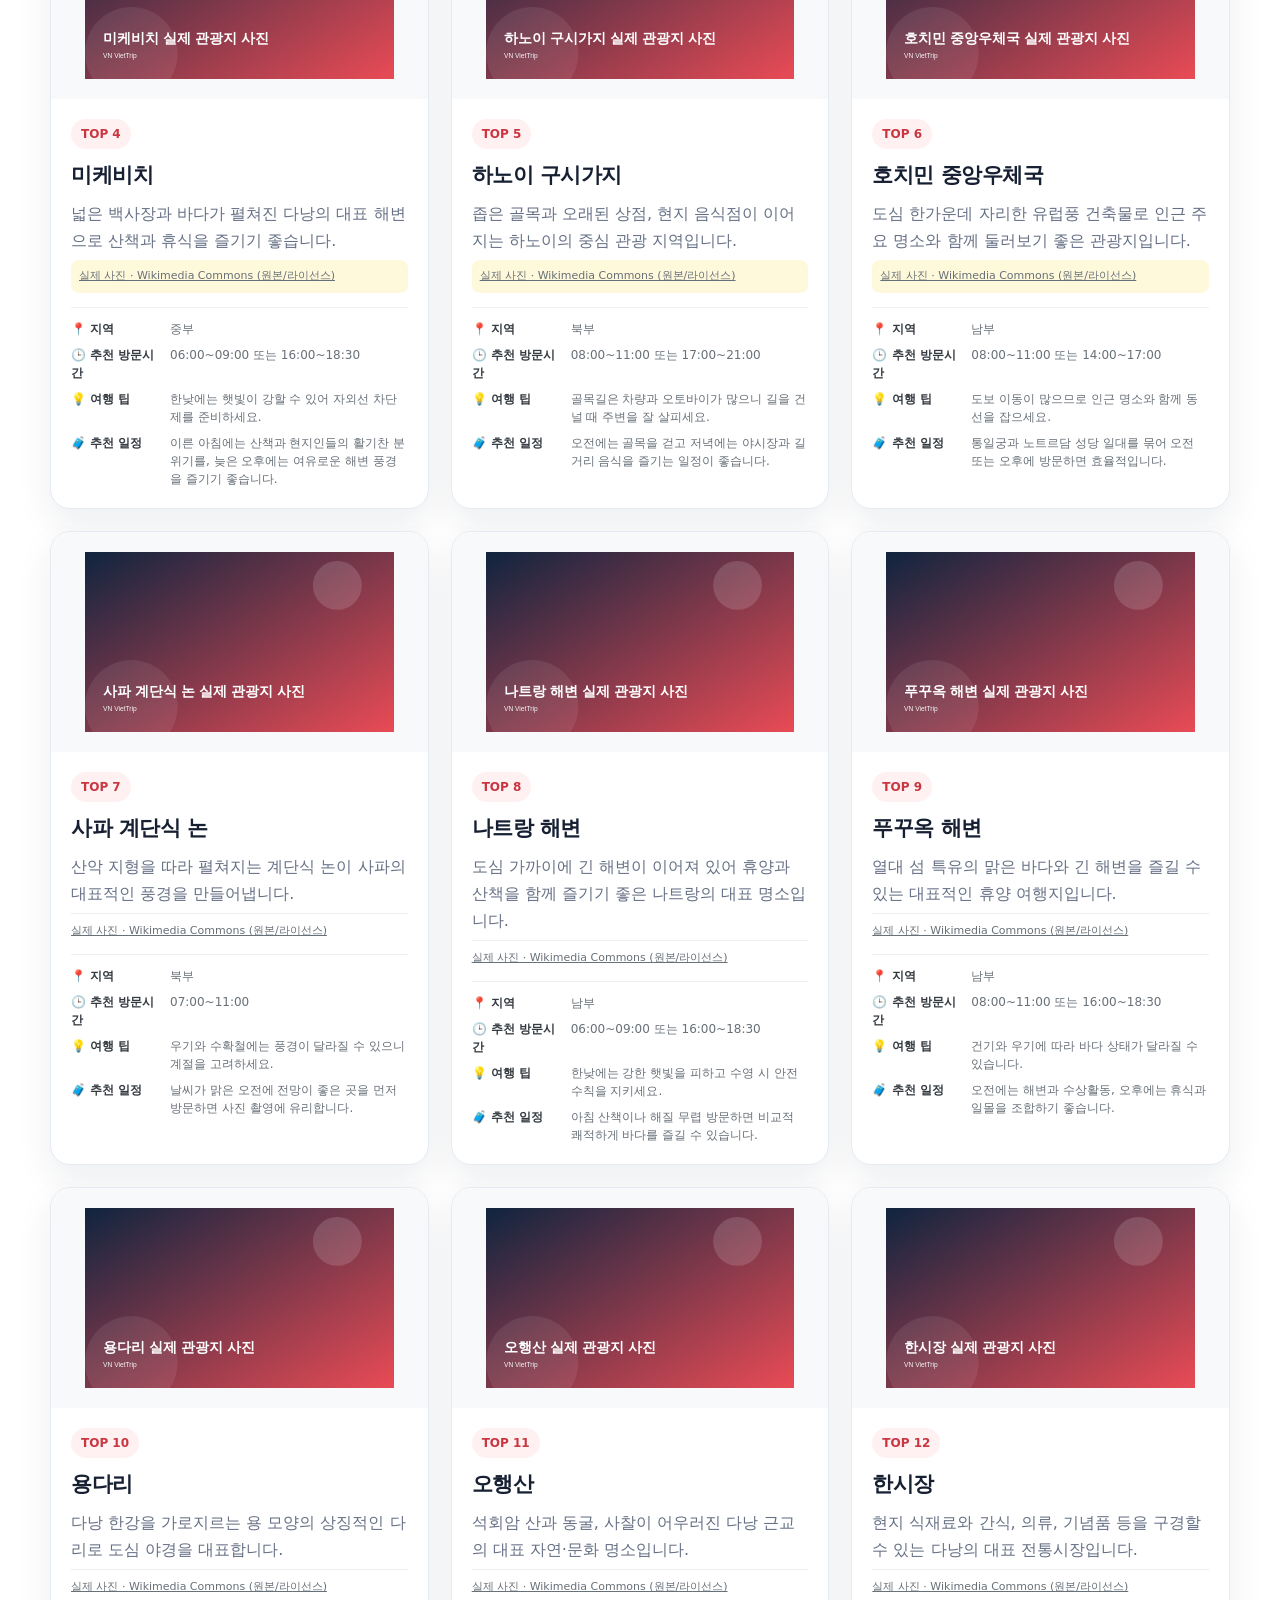
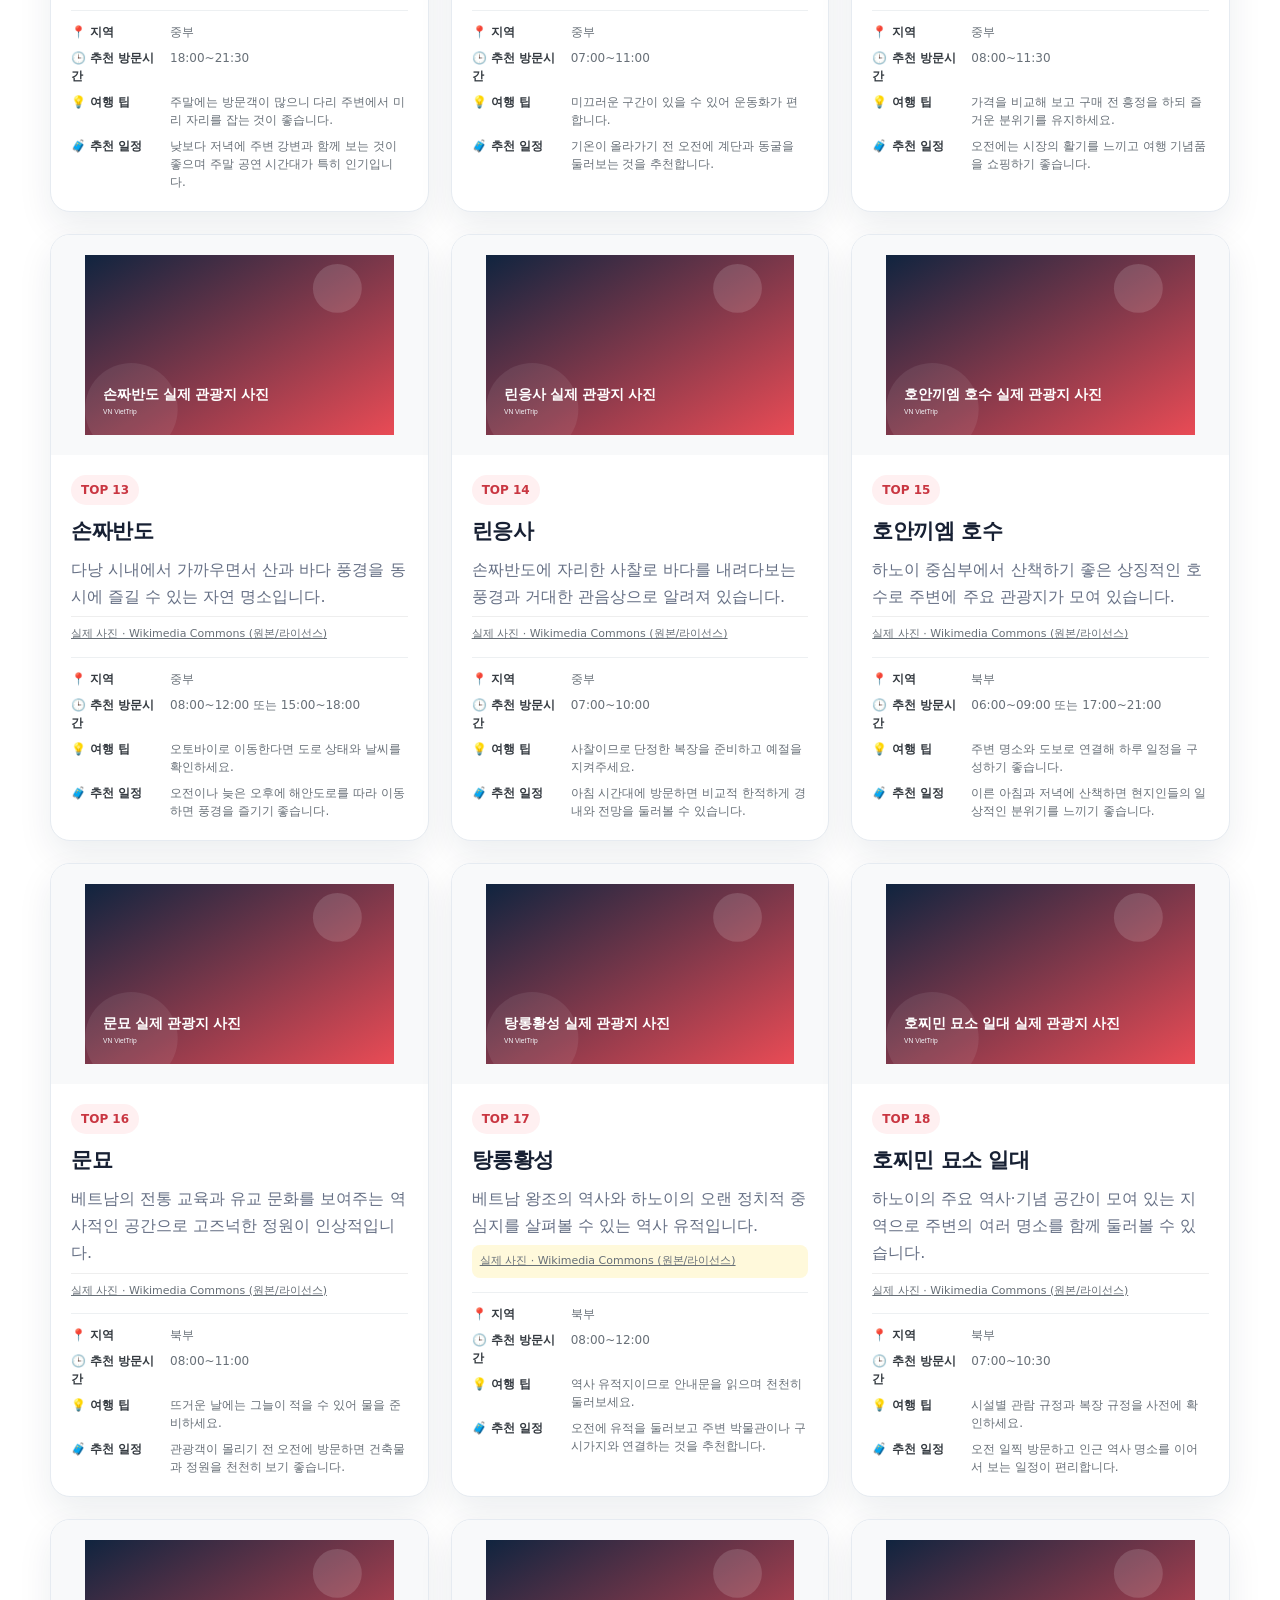
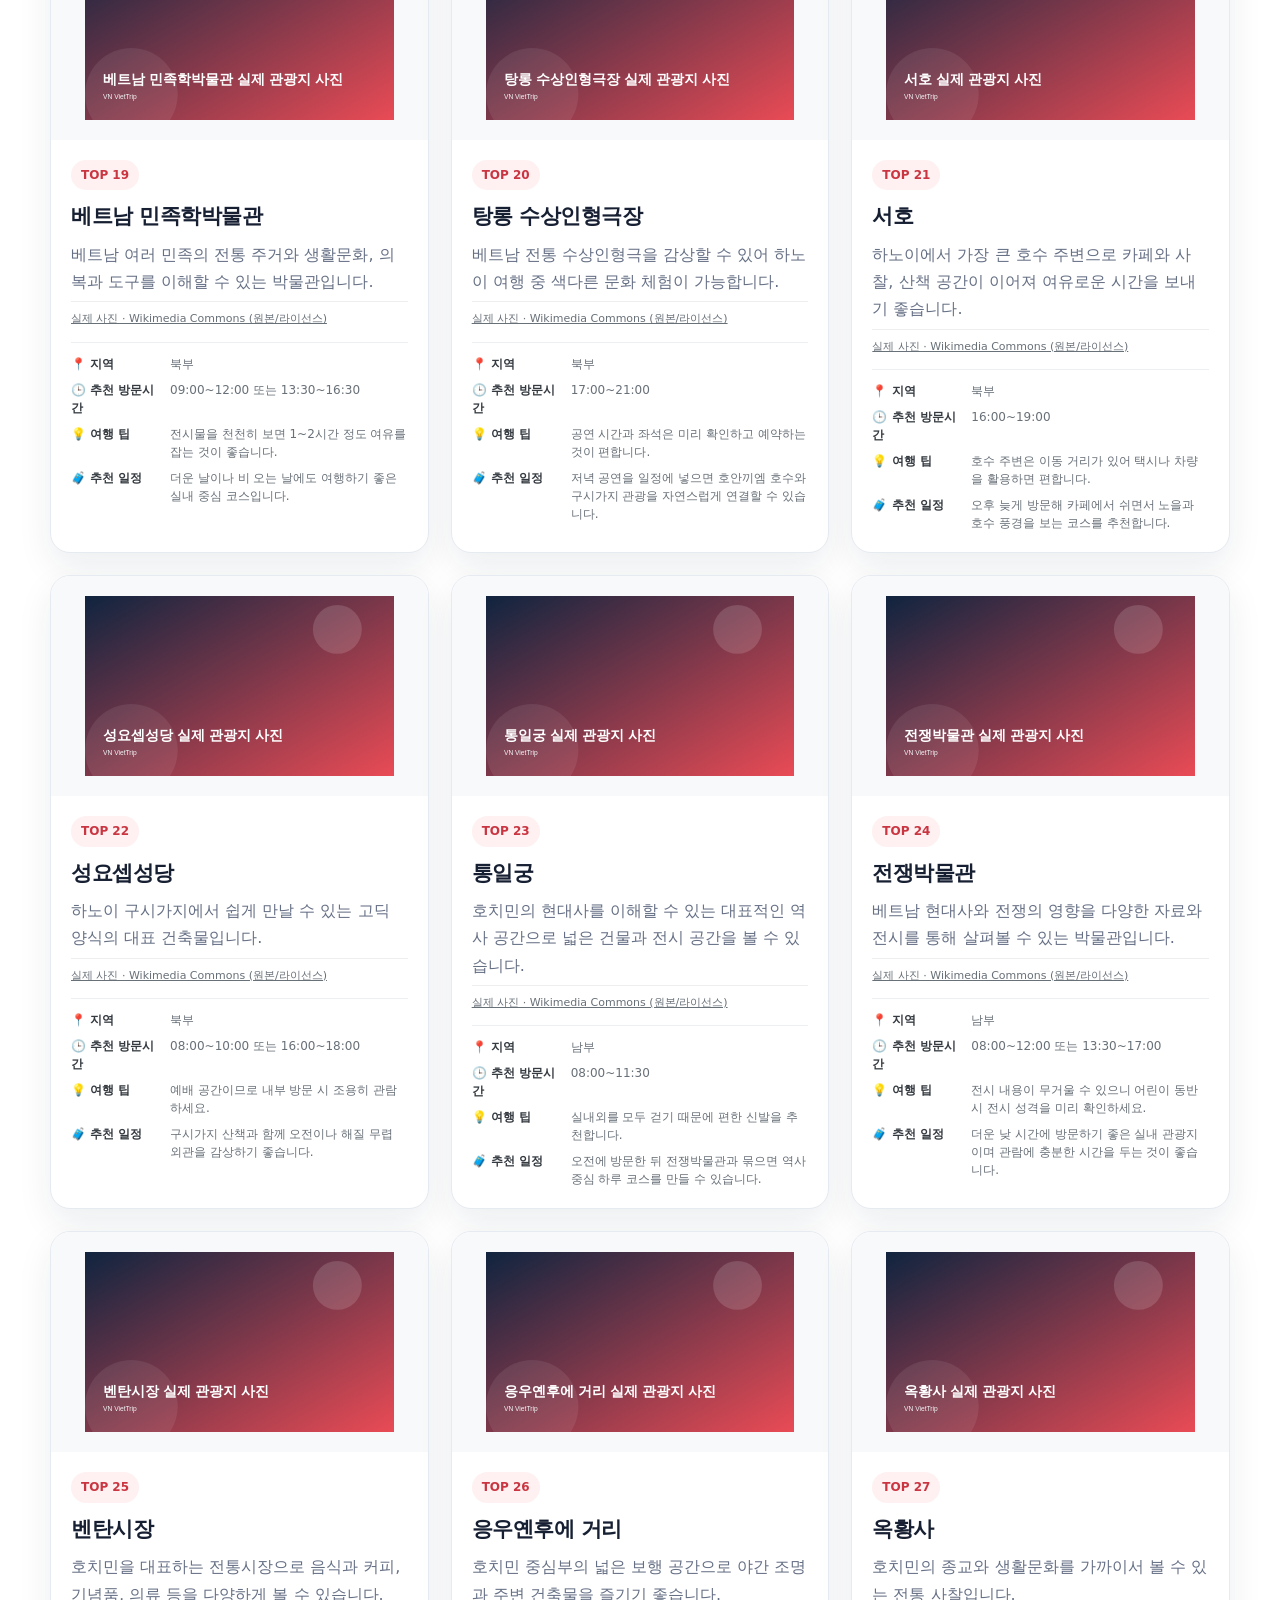
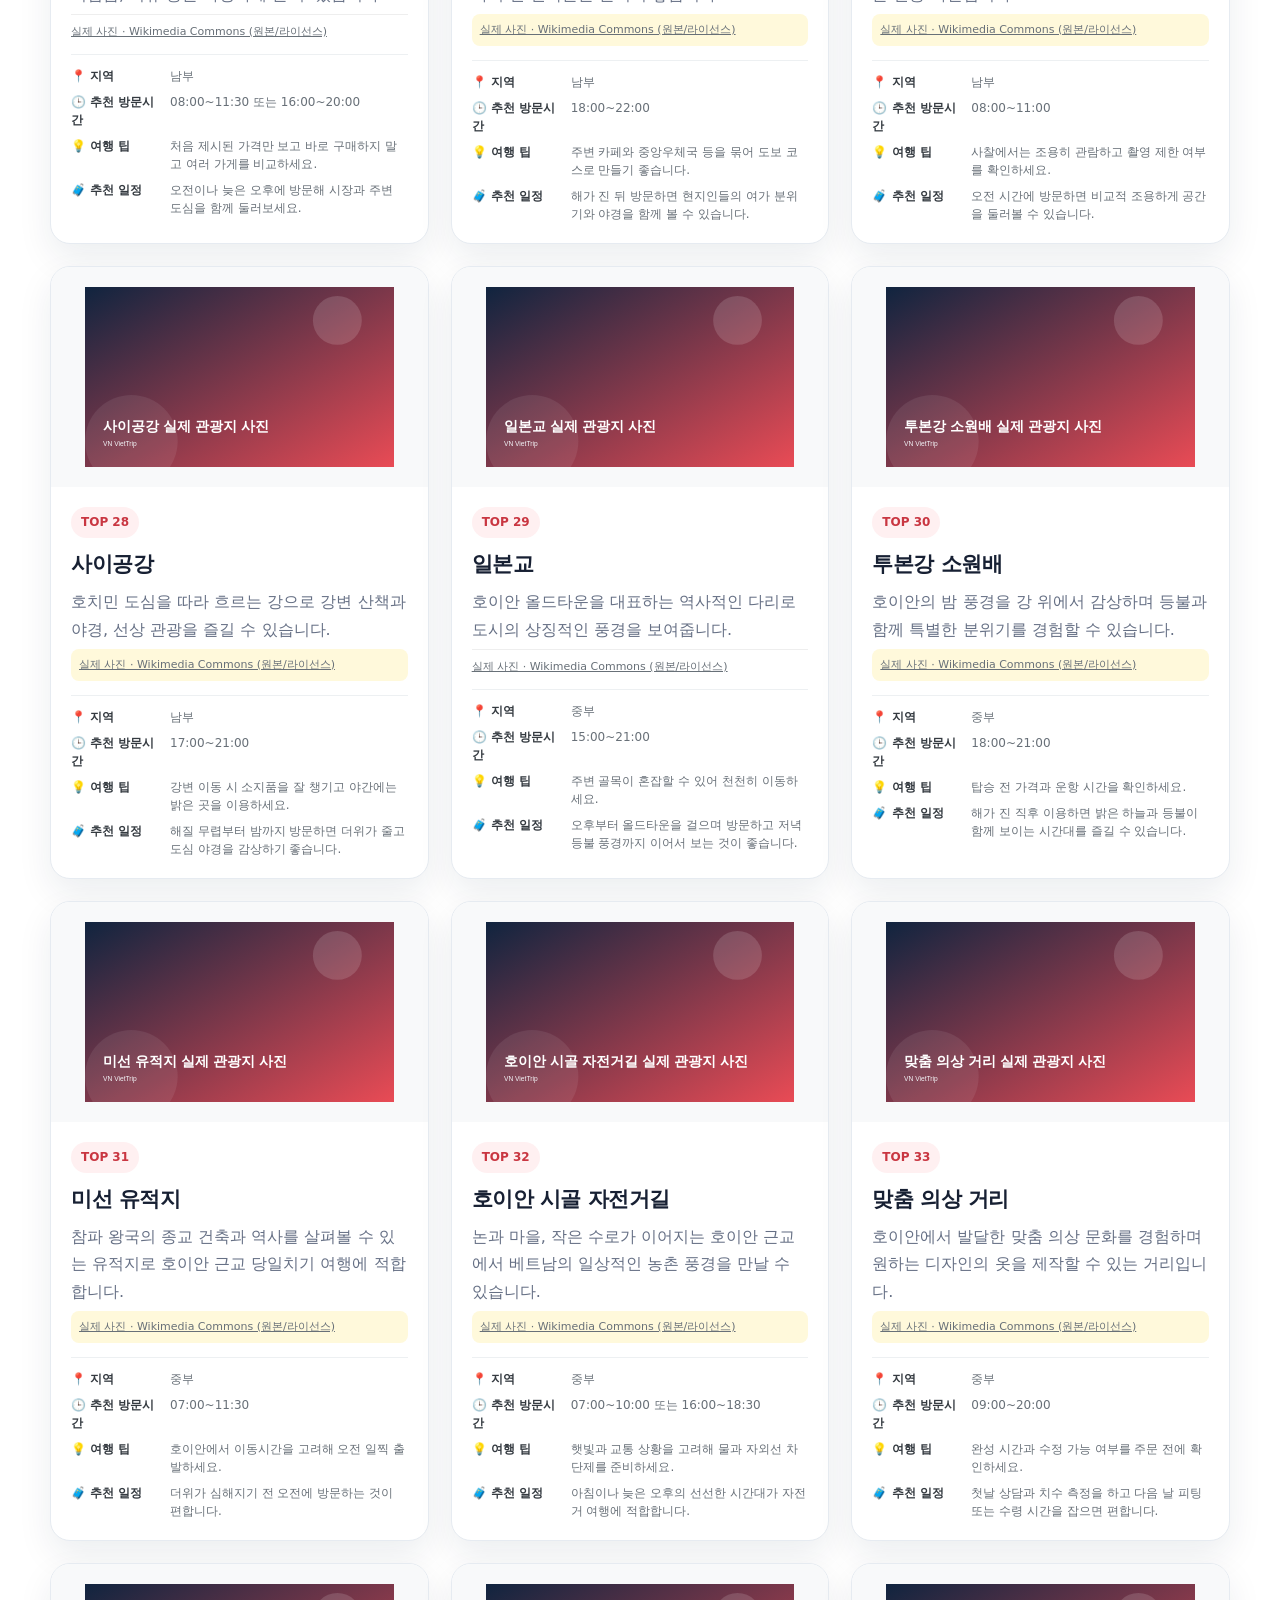
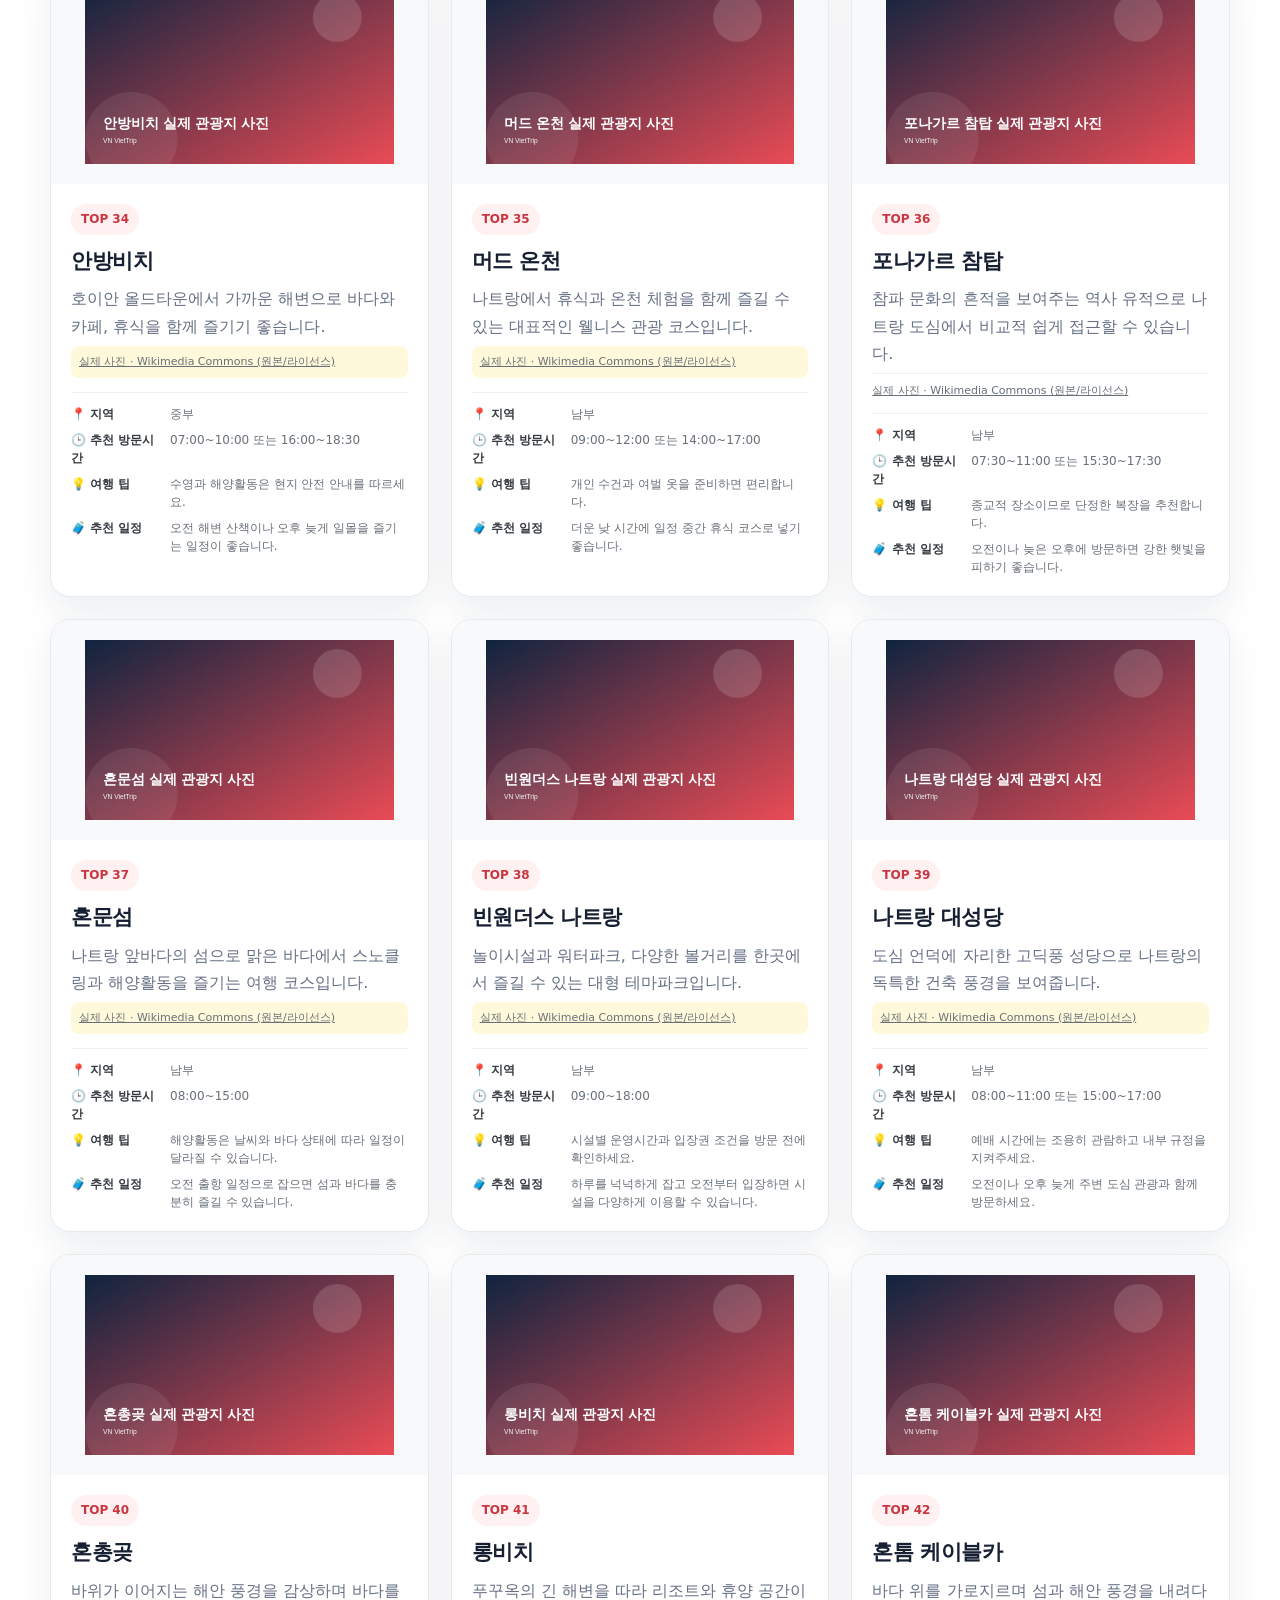
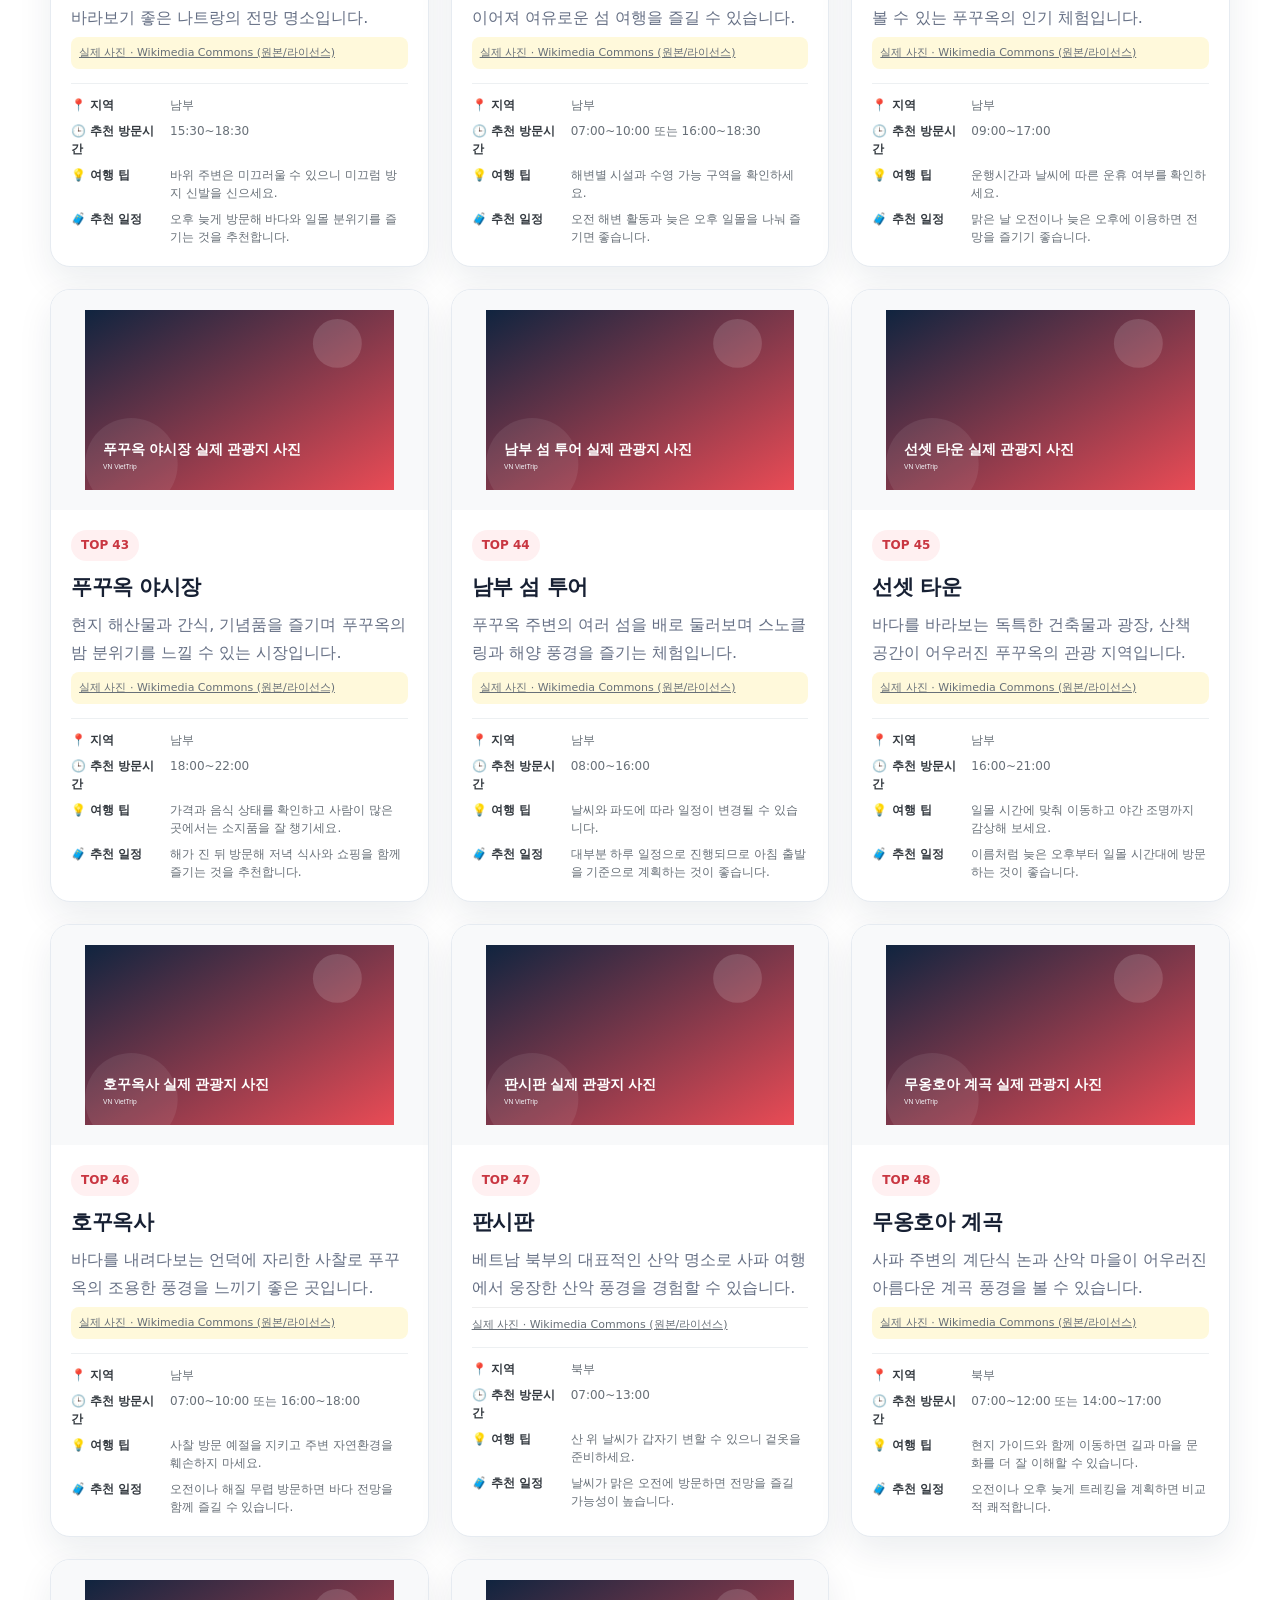
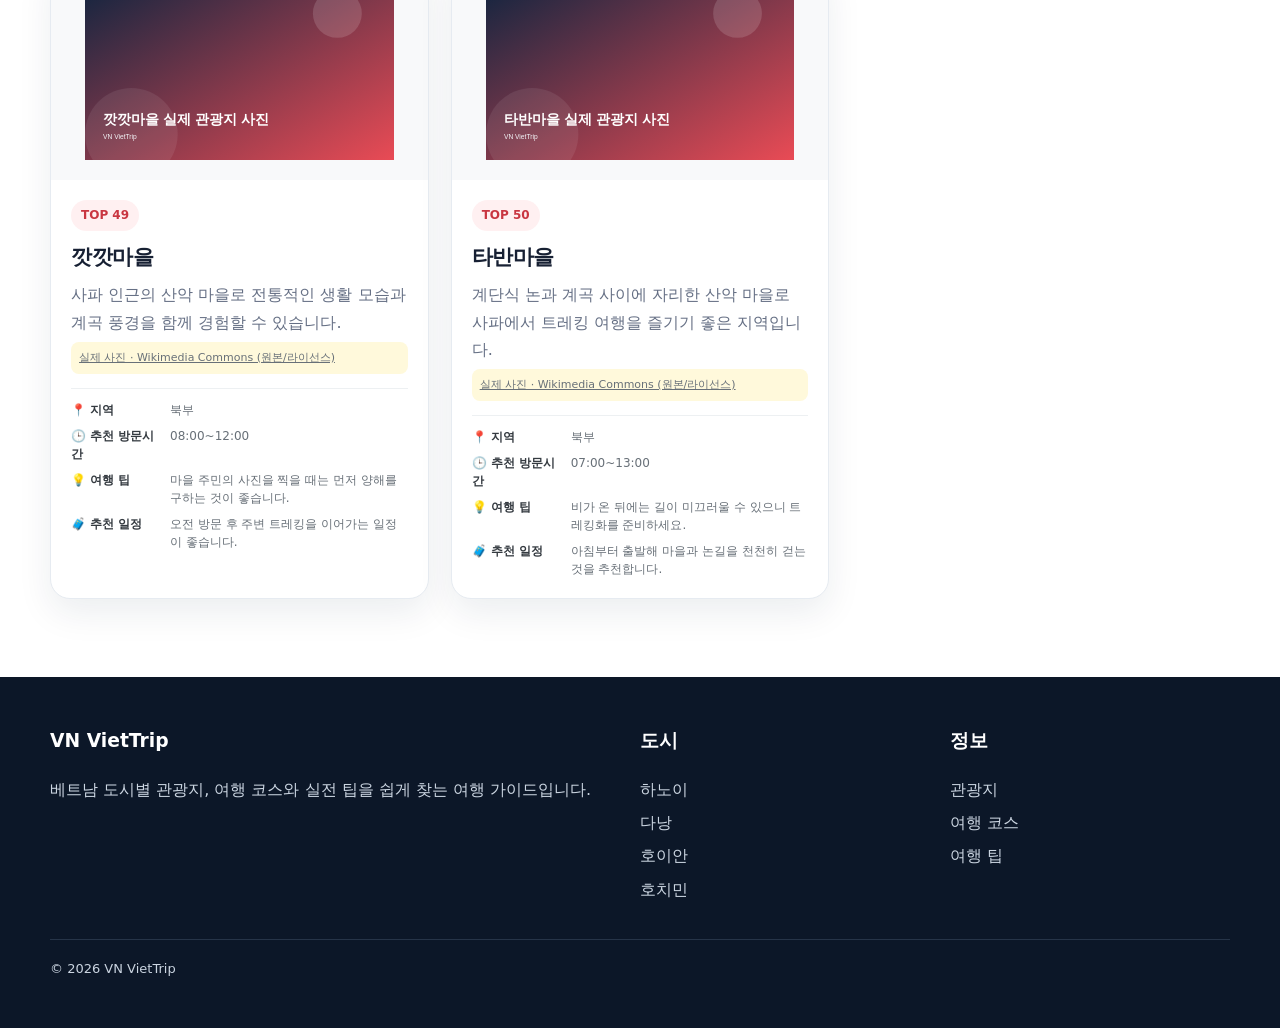
==== commit c67a7112: "Update index.html" ====
--- a/index.html
+++ b/index.html
@@ -1 +1,539 @@
-<!doctype html><html lang="ko"><head><meta charset="utf-8"><meta name="viewport" content="width=device-width,initial-scale=1"><title>베트남 여행 가이드 | VN VietTrip</title><link rel="stylesheet" href="style.css"></head><body><header class="header"><div class="wrap nav"><a class="logo" href="index.html">VN <span>VietTrip</span><small>베트남 여행 가이드</small></a><button class="menu">☰</button><nav class="links"><a href="index.html">홈</a><a href="cities.html">도시소개</a><a href="attractions.html">인기 관광지</a><a href="itinerary.html">여행 코스</a><a href="tips.html">여행 팁</a><a href="contact.html">문의하기</a></nav></div></header><section class="hero"><div class="wrap"><span class="tag">🇻🇳 VietTrip 2.0</span><h1>베트남 여행,<br>더 쉽게 더 깊게.</h1><p>도시 선택부터 관광지, 여행 코스, 맛집과 실전 팁까지 한 곳에서 확인하세요.</p><a class="btn red" href="cities.html">도시 둘러보기 →</a></div></section><section class="section"><div class="wrap"><div class="head"><h2>인기 도시</h2><p class="muted">여행 스타일에 맞는 도시를 골라보세요.</p></div><div class="grid4"><a class="card" href="hanoi.html"><img src="https://images.unsplash.com/photo-1509030450996-dd1a26dda07a?auto=format&fit=crop&w=1200&q=85" alt="하노이"><div class="body"><span class="tag">북부</span><h3>하노이</h3><p>역사·음식</p></div></a><a class="card" href="danang.html"><img src="https://images.unsplash.com/photo-1595599512944-0c2b0f5a4c65?auto=format&fit=crop&w=1200&q=85" alt="다낭"><div class="body"><span class="tag">중부</span><h3>다낭</h3><p>해변·리조트</p></div></a><a class="card" href="hoian.html"><img src="https://images.unsplash.com/photo-1559592413-7cec4d0c6a1f?auto=format&fit=crop&w=1200&q=85" alt="호이안"><div class="body"><span class="tag">중부</span><h3>호이안</h3><p>올드타운·야경</p></div></a><a class="card" href="hochiminh.html"><img src="https://images.unsplash.com/photo-1583417319070-4a69db38a482?auto=format&fit=crop&w=1200&q=85" alt="호치민"><div class="body"><span class="tag">남부</span><h3>호치민</h3><p>쇼핑·맛집</p></div></a><a class="card" href="sapa.html"><img src="https://images.unsplash.com/photo-1528127269322-539801943592?auto=format&fit=crop&w=1200&q=85" alt="사파"><div class="body"><span class="tag">북부</span><h3>사파</h3><p>트레킹·산악</p></div></a><a class="card" href="nhatrang.html"><img src="https://images.unsplash.com/photo-1510414842594-a61c69b5ae57?auto=format&fit=crop&w=1200&q=85" alt="나트랑"><div class="body"><span class="tag">남부</span><h3>나트랑</h3><p>휴양·바다</p></div></a><a class="card" href="phuquoc.html"><img src="https://images.unsplash.com/photo-1540202404-a2f29016b523?auto=format&fit=crop&w=1200&q=85" alt="푸꾸옥"><div class="body"><span class="tag">남부</span><h3>푸꾸옥</h3><p>섬·리조트</p></div></a></div></div></section><section class="section alt"><div class="wrap"><div class="feature"><img src="https://images.unsplash.com/photo-1509030450996-dd1a26dda07a?auto=format&fit=crop&w=1200&q=85" alt="베트남 여행"><div class="box"><h2>처음 가는 베트남이라면?</h2><p>짧은 휴가라면 다낭·호이안, 역사와 음식이라면 하노이, 도시와 쇼핑이라면 호치민부터 살펴보세요.</p><ul><li>☀️ 여행 시기 확인</li><li>🍜 지역 음식 알아보기</li><li>🛵 교통과 이동시간 확인</li><li>💳 결제·환전 준비</li></ul><a class="btn red" href="tips.html">여행 팁 보기</a></div></div></div></section><section class="section"><div class="wrap"><div class="cta"><h2>내 여행 스타일에 맞는 코스 찾기</h2><p>2박 3일, 3박 4일, 가족·커플·혼자 여행까지 추천 코스를 확인하세요.</p><a class="btn red" href="itinerary.html">여행 코스 보러가기 →</a></div></div></section><footer class="footer"><div class="wrap foot"><div><h3>VN VietTrip</h3><p>베트남 도시별 관광지, 여행 코스와 실전 팁을 쉽게 찾는 여행 가이드입니다.</p></div><div><h3>도시</h3><a href="hanoi.html">하노이</a><a href="danang.html">다낭</a><a href="hoian.html">호이안</a><a href="hochiminh.html">호치민</a></div><div><h3>정보</h3><a href="attractions.html">관광지</a><a href="itinerary.html">여행 코스</a><a href="tips.html">여행 팁</a></div></div><div class="wrap copyright">© <span data-year></span> VN VietTrip</div></footer><script src="script.js"></script></body></html>+<!DOCTYPE html>
+
+<html lang="ko"><head><meta charset="utf-8"/><meta content="width=device-width,initial-scale=1" name="viewport"/><title>인기 관광지 50선 | VN VietTrip</title><link href="style.css" rel="stylesheet"/><meta content="베트남 여행지, 도시별 추천, 관광지와 여행 코스를 한눈에 확인하는 VN VietTrip 여행 가이드입니다." name="description"/><style>
+.photo-credit{margin-top:12px;padding-top:9px;border-top:1px solid #eee;font-size:11px;line-height:1.5;color:#687078}
+.photo-credit a{color:#087f5b;text-decoration:underline}
+.photo-credit.pending{color:#8a6d1d;background:#fff9db;border-radius:8px;padding:8px;border-top:0}
+.photo-placeholder{height:220px;display:flex;align-items:center;justify-content:center;background:linear-gradient(135deg,#f1f3f5,#e9ecef);color:#868e96;font-size:16px;font-weight:700}
+.attraction-card img{width:100%;height:220px;object-fit:cover;display:block}
+</style><style>
+.attraction-card{overflow:hidden}
+.attraction-card img{width:100%;height:220px;object-fit:cover;display:block}
+.img-fallback{display:none;height:220px;align-items:center;justify-content:center;background:#f1f3f5;color:#868e96;font-weight:700}
+.img-fallback.show-fallback{display:flex}
+</style><style>
+.attraction-card .img-fallback{display:none;height:220px;align-items:center;justify-content:center;background:#f1f3f5;color:#868e96;font-weight:700}
+.attraction-card .img-fallback.show-fallback{display:flex}
+.attraction-card img{width:100%;height:220px;object-fit:cover;display:block}
+</style><style>
+.attraction-card img{width:100%;height:220px;object-fit:cover;display:block}
+.attraction-card .photo-credit{font-size:11px;line-height:1.5;color:#687078}
+</style><style>
+.tour-detail{margin-top:14px;padding-top:12px;border-top:1px solid #edf0f2;display:grid;gap:8px}
+.tour-detail>div{display:grid;grid-template-columns:92px 1fr;gap:7px;font-size:12px;line-height:1.5}
+.tour-detail strong{color:#343a40}
+.tour-detail span{color:#687078}
+@media (max-width:640px){
+ .tour-detail>div{grid-template-columns:86px 1fr;font-size:11.5px}
+}
+</style><style>
+.attraction-card img{width:100%;height:220px;object-fit:cover;display:block}
+.attraction-card img.broken-photo{display:block;object-fit:contain;background:#f8f9fa;padding:20px}
+.photo-credit{font-size:11px;margin-top:6px}
+.photo-credit a{color:inherit;text-decoration:underline}
+</style><style>
+.clickable-attraction{cursor:pointer}
+.clickable-attraction:focus-visible{outline:3px solid #228be6;outline-offset:3px}
+.photo-gallery-modal{display:none;position:fixed;inset:0;z-index:99999}
+.photo-gallery-modal.open{display:block}
+.photo-gallery-backdrop{position:absolute;inset:0;background:rgba(0,0,0,.82)}
+.photo-gallery-dialog{position:relative;z-index:2;width:min(1100px,94vw);height:min(92vh,850px);margin:4vh auto 0;background:#111;border-radius:18px;display:flex;align-items:center;justify-content:center;box-shadow:0 20px 60px rgba(0,0,0,.45)}
+.gallery-content{width:100%;height:100%;display:flex;flex-direction:column;align-items:center;justify-content:center;padding:24px 70px 20px;box-sizing:border-box}
+.gallery-title{color:#fff;font-size:22px;font-weight:800;margin-bottom:12px;text-align:center}
+#galleryMainImage{max-width:100%;max-height:calc(100% - 130px);object-fit:contain;border-radius:10px}
+.gallery-caption{color:#ced4da;font-size:12px;margin-top:8px;text-align:center}
+.gallery-thumbs{display:flex;gap:8px;margin-top:12px;overflow:auto;max-width:100%}
+.gallery-thumb{width:64px;height:48px;object-fit:cover;border-radius:6px;opacity:.65;cursor:pointer;border:2px solid transparent}
+.gallery-thumb.active{opacity:1;border-color:#fff}
+.gallery-close,.gallery-prev,.gallery-next{position:absolute;border:0;background:rgba(255,255,255,.12);color:#fff;cursor:pointer;border-radius:50%;display:flex;align-items:center;justify-content:center;z-index:3}
+.gallery-close{right:18px;top:15px;width:44px;height:44px;font-size:30px}
+.gallery-prev,.gallery-next{top:50%;transform:translateY(-50%);width:48px;height:48px;font-size:38px;line-height:1}
+.gallery-prev{left:15px}.gallery-next{right:15px}
+.gallery-close:hover,.gallery-prev:hover,.gallery-next:hover{background:rgba(255,255,255,.24)}
+@media(max-width:640px){
+ .photo-gallery-dialog{width:100vw;height:100vh;margin:0;border-radius:0}
+ .gallery-content{padding:55px 42px 18px}
+ .gallery-title{font-size:18px}
+ #galleryMainImage{max-height:calc(100% - 115px)}
+ .gallery-prev,.gallery-next{width:40px;height:40px;font-size:30px}
+ .gallery-prev{left:8px}.gallery-next{right:8px}
+ .gallery-close{right:10px;top:10px}
+}
+</style><style>
+.real-gallery-card{cursor:pointer}
+.real-gallery-modal{display:none;position:fixed;inset:0;z-index:100000}
+.real-gallery-modal.open{display:block}
+.real-gallery-backdrop{position:absolute;inset:0;background:rgba(0,0,0,.86)}
+.real-gallery-dialog{position:relative;z-index:2;width:min(1120px,96vw);height:min(92vh,860px);margin:4vh auto 0;background:#111;border-radius:18px;display:flex;align-items:center;justify-content:center}
+.real-gallery-content{width:100%;height:100%;padding:22px 70px;box-sizing:border-box;display:flex;flex-direction:column;align-items:center;justify-content:center;color:#fff}
+#realGalleryTitle{font-size:22px;font-weight:800;margin-bottom:10px;text-align:center}
+#realGalleryLoading{font-size:14px;color:#adb5bd;padding:30px}
+#realGalleryMain{max-width:100%;max-height:calc(100% - 150px);object-fit:contain;border-radius:10px;display:none}
+#realGalleryCaption{font-size:12px;color:#ced4da;margin-top:8px;text-align:center}
+#realGalleryThumbs{display:flex;gap:8px;margin-top:10px;overflow:auto;max-width:100%;padding-bottom:3px}
+.real-thumb{width:74px;height:52px;object-fit:cover;border-radius:6px;cursor:pointer;opacity:.65;border:2px solid transparent}
+.real-thumb.active{opacity:1;border-color:#fff}
+#realGallerySource{color:#74c0fc;font-size:12px;margin-top:8px}
+.real-gallery-close,.real-gallery-prev,.real-gallery-next{position:absolute;z-index:3;border:0;color:#fff;background:rgba(255,255,255,.12);border-radius:50%;cursor:pointer;display:flex;align-items:center;justify-content:center}
+.real-gallery-close{right:16px;top:14px;width:44px;height:44px;font-size:30px}
+.real-gallery-prev,.real-gallery-next{top:50%;transform:translateY(-50%);width:48px;height:48px;font-size:38px}
+.real-gallery-prev{left:14px}.real-gallery-next{right:14px}
+@media(max-width:640px){
+ .real-gallery-dialog{width:100vw;height:100vh;margin:0;border-radius:0}
+ .real-gallery-content{padding:58px 45px 16px}
+ #realGalleryMain{max-height:calc(100% - 145px)}
+ .real-gallery-prev,.real-gallery-next{width:40px;height:40px;font-size:30px}
+}
+</style><style>
+#realGalleryCaption{display:none!important}
+#realGallerySource{font-size:11px;opacity:.8}
+</style><style>
+#regionNavigation{position:sticky;top:0;z-index:1000;background:rgba(255,255,255,.96);backdrop-filter:blur(8px);padding:10px 12px;border-bottom:1px solid #e9ecef}
+.region-nav-inner{max-width:1200px;margin:0 auto;display:flex;gap:8px;overflow-x:auto;scrollbar-width:none}
+.region-nav-inner::-webkit-scrollbar{display:none}
+.region-tab{border:1px solid #dee2e6;background:#fff;border-radius:999px;padding:9px 15px;white-space:nowrap;font-weight:700;cursor:pointer}
+.region-tab.active{background:#212529;color:#fff;border-color:#212529}
+.attraction-card.region-hidden{display:none!important}
+.region-section-title{grid-column:1/-1;margin:28px 0 8px;font-size:24px;font-weight:800}
+@media(max-width:640px){.region-tab{padding:8px 12px;font-size:13px}}
+</style><style>
+.region-intro{max-width:1200px;margin:24px auto 10px;padding:0 16px}
+.region-intro h2{margin:0 0 6px;font-size:28px}
+.region-intro p{margin:0;color:#6c757d}
+</style><style>
+.attraction-card img{background:#f1f3f5}
+.attraction-card img.broken-photo{object-fit:contain;padding:20px}
+.real-gallery-modal{z-index:100000}
+.real-gallery-modal img{max-width:100%}
+#realGalleryCaption{display:none!important}
+#realGalleryLoading{padding:24px;text-align:center}
+</style><meta content="final-stable-region-gallery" name="viettrip-build"/><style>
+/* VietTrip 반응형 공통 레이아웃 */
+html,body{width:100%;max-width:100%;overflow-x:hidden}
+*,*::before,*::after{box-sizing:border-box}
+.attraction-card{width:100%;min-width:0}
+.attraction-card img{width:100%;height:220px;object-fit:cover}
+.region-nav-inner{width:100%;-webkit-overflow-scrolling:touch}
+.region-tab{flex:0 0 auto}
+
+/* PC와 모바일에서 관광지 정보는 동일하게 표시 */
+@media (max-width: 768px){
+  body{font-size:15px}
+  .region-intro{padding:0 14px;margin:18px auto 8px}
+  .region-intro h2{font-size:23px;line-height:1.3}
+  .region-intro p{font-size:13px;line-height:1.55}
+  #regionNavigation{padding:8px 10px}
+  .region-nav-inner{gap:6px}
+  .region-tab{padding:8px 12px;font-size:13px}
+
+  /* 카드 그리드가 존재하는 경우 모바일 1열 */
+  .attractions-grid,.attraction-grid,.grid{
+    grid-template-columns:1fr!important;
+    width:100%!important;
+  }
+  .attraction-card{
+    margin-left:0!important;
+    margin-right:0!important;
+  }
+  .attraction-card img{height:210px}
+  .attraction-card h3{font-size:18px;line-height:1.35}
+  .attraction-card p{font-size:14px;line-height:1.65}
+
+  /* 갤러리도 모바일 전체 화면 */
+  .real-gallery-dialog{
+    width:100vw!important;
+    max-width:none!important;
+    height:100dvh!important;
+    max-height:none!important;
+    margin:0!important;
+    border-radius:0!important;
+  }
+  .real-gallery-content{
+    width:100%;
+    height:100%;
+    padding:58px 42px 18px!important;
+  }
+  #realGalleryTitle{font-size:18px;line-height:1.3}
+  #realGalleryMain{
+    width:100%;
+    max-width:100%;
+    max-height:calc(100dvh - 190px)!important;
+    object-fit:contain;
+  }
+  .real-gallery-prev,.real-gallery-next{
+    width:40px!important;height:40px!important;
+    font-size:29px!important;
+  }
+  .real-gallery-prev{left:7px!important}
+  .real-gallery-next{right:7px!important}
+  .real-gallery-close{
+    right:9px!important;top:9px!important;
+    width:40px!important;height:40px!important;
+  }
+  #realGalleryThumbs{
+    max-width:100%;
+    overflow-x:auto;
+    -webkit-overflow-scrolling:touch;
+  }
+  .real-thumb{width:62px;height:45px;flex:0 0 auto}
+
+  /* 설명/여행팁 등이 별도 영역으로 있는 경우 가로 넘침 방지 */
+  table{display:block;max-width:100%;overflow-x:auto}
+  img{max-width:100%}
+  p,h1,h2,h3,h4{overflow-wrap:anywhere}
+}
+
+/* 아주 작은 휴대폰 */
+@media (max-width:390px){
+  .attraction-card img{height:185px}
+  .attraction-card h3{font-size:17px}
+  .attraction-card p{font-size:13px}
+  .real-gallery-content{padding-left:38px!important;padding-right:38px!important}
+}
+</style></head><body><header class="header"><div class="wrap nav"><a class="logo" href="index.html">VN <span>VietTrip</span><small>베트남 여행 가이드</small></a><button aria-expanded="false" aria-label="메뉴 열기" class="menu" type="button">☰</button><nav class="links"><a href="index.html">홈</a><a href="cities.html">도시소개</a><a href="attractions.html">인기 관광지</a><a href="itinerary.html">여행 코스</a><a href="tips.html">여행 팁</a><a href="contact.html">문의하기</a></nav></div></header><section class="page"><div class="wrap"><h1>인기 관광지 TOP 50</h1><p class="muted">베트남 주요 도시에서 꼭 가볼 만한 대표 명소 50곳을 한눈에.</p></div></section><section class="section compact-top"><div class="wrap">
+<div class="photo-policy">사진은 라이선스를 확인한 자료만 사용합니다. 현재 카드에는 검증 완료 사진과 검증 중 표시가 함께 있습니다.</div><div aria-label="관광지 검색 및 필터" class="filter-panel">
+<div class="search-row">
+<label class="search-box"><span>🔎</span><input aria-label="관광지 검색" id="attractionSearch" placeholder="관광지 이름 검색" type="search"/></label>
+<div aria-label="관광지 지역 필터" class="filter-buttons" role="group">
+<button class="filter-btn active" data-attraction-region="all" type="button">전체</button>
+<button class="filter-btn" data-attraction-region="북부" type="button">북부</button>
+<button class="filter-btn" data-attraction-region="중부" type="button">중부</button>
+<button class="filter-btn" data-attraction-region="남부" type="button">남부</button>
+</div>
+</div>
+<p class="filter-count" id="attractionCount">50개 관광지</p>
+</div></div></section>
+<section class="section"><div class="wrap">
+<section class="region-intro">
+<h2>베트남 지역별 관광지</h2>
+<p>하노이 · 다낭 · 호이안 · 호치민 · 사파 · 나트랑 · 푸꾸옥 · 하롱베이로 나누어 관광지를 확인할 수 있습니다.</p>
+</section>
+<nav aria-label="지역별 관광지" id="regionNavigation"><div class="region-nav-inner"><button class="region-tab" data-region="하노이" type="button">하노이</button><button class="region-tab" data-region="다낭" type="button">다낭</button><button class="region-tab" data-region="호이안" type="button">호이안</button><button class="region-tab" data-region="호치민" type="button">호치민</button><button class="region-tab" data-region="사파" type="button">사파</button><button class="region-tab" data-region="나트랑" type="button">나트랑</button><button class="region-tab" data-region="푸꾸옥" type="button">푸꾸옥</button><button class="region-tab" data-region="하롱베이" type="button">하롱베이</button></div></nav><div class="grid">
+<div aria-label="하롱베이 사진 갤러리 열기" class="card filter-card attraction-card clickable-attraction real-gallery-card region-하롱베이" data-city="하롱베이" data-gallery-index="0" data-photo-status="verified" data-region="하롱베이" data-search="하롱베이 북부 관광지" role="button" tabindex="0">
+<img alt="하롱베이 실제 관광지 사진" decoding="async" loading="lazy" onerror="this.classList.add('broken-photo')" referrerpolicy="no-referrer" src="https://upload.wikimedia.org/wikipedia/commons/b/bc/Ha_Long_Bay%2C_Vietnam2.jpg"/><div class="img-fallback">📷 사진을 불러오지 못했습니다</div>
+<div class="body"><span class="tag">TOP 1</span><h3>하롱베이</h3><p>하롱베이의 석회암 섬과 잔잔한 바다가 만드는 대표적인 베트남 자연경관입니다. 크루즈를 타고 섬과 동굴을 둘러보며 풍경을 감상하기 좋습니다.</p><div class="photo-credit"><a href="https://commons.wikimedia.org/wiki/Special:Redirect/file/Ha_Long_Bay%2C_Vietnam2.jpg" rel="noopener" target="_blank">실제 사진 · Wikimedia Commons (원본/라이선스)</a></div><div class="tour-detail"><div><strong>📍 지역</strong><span>북부</span></div><div><strong>🕒 추천 방문시간</strong><span>09:00~16:00</span></div><div><strong>💡 여행 팁</strong><span>크루즈는 일정과 객실을 미리 예약하고, 날씨에 따라 운항 여부를 확인하세요.</span></div><div><strong>🧳 추천 일정</strong><span>오전 출항은 비교적 여유롭게 풍경을 즐기기 좋고, 1박 크루즈라면 일몰과 아침 풍경까지 경험할 수 있습니다.</span></div></div></div>
+</div>
+<div aria-label="바나힐 사진 갤러리 열기" class="card filter-card attraction-card clickable-attraction real-gallery-card region-다낭" data-city="다낭" data-gallery-index="1" data-photo-status="verified" data-region="다낭" data-search="바나힐 중부 관광지" role="button" tabindex="0">
+<img alt="바나힐 실제 관광지 사진" decoding="async" loading="lazy" onerror="this.classList.add('broken-photo')" referrerpolicy="no-referrer" src="https://upload.wikimedia.org/wikipedia/commons/0/0c/Golden_Bridge_at_Ba_Na_Hills_20250718.jpg"/><div class="img-fallback">📷 사진을 불러오지 못했습니다</div>
+<div class="body"><span class="tag">TOP 2</span><h3>바나힐</h3><p>해발 높은 산악 지대에 조성된 테마 관광지로 골든브릿지와 전망, 놀이시설을 함께 즐길 수 있습니다.</p><div class="photo-credit"><a href="https://commons.wikimedia.org/wiki/Special:Redirect/file/Golden_Bridge_at_Ba_Na_Hills_20250718.jpg" rel="noopener" target="_blank">실제 사진 · Wikimedia Commons (원본/라이선스)</a></div><div class="tour-detail"><div><strong>📍 지역</strong><span>중부</span></div><div><strong>🕒 추천 방문시간</strong><span>08:00~15:00</span></div><div><strong>💡 여행 팁</strong><span>얇은 겉옷과 편한 신발을 준비하고 케이블카 대기시간을 고려하세요.</span></div><div><strong>🧳 추천 일정</strong><span>아침 일찍 이동하면 주요 명소를 비교적 여유롭게 둘러볼 수 있습니다. 산 위는 날씨가 달라질 수 있습니다.</span></div></div></div>
+</div>
+<div aria-label="호이안 올드타운 사진 갤러리 열기" class="card filter-card attraction-card clickable-attraction real-gallery-card region-호이안" data-city="호이안" data-gallery-index="2" data-photo-status="verified" data-region="호이안" data-search="호이안 올드타운 중부 관광지" role="button" tabindex="0">
+<img alt="호이안 올드타운 실제 관광지 사진" decoding="async" loading="lazy" onerror="this.classList.add('broken-photo')" referrerpolicy="no-referrer" src="https://upload.wikimedia.org/wikipedia/commons/f/fb/Hoi_An_-_HoiAn1457.jpg"/><div class="img-fallback">📷 사진을 불러오지 못했습니다</div>
+<div class="body"><span class="tag">TOP 3</span><h3>호이안 올드타운</h3><p>노란색 전통 건물과 골목, 상점, 카페가 어우러진 역사적인 구시가지입니다. 저녁에는 등불이 켜져 분위기가 더욱 아름답습니다.</p><div class="photo-credit"><a href="https://commons.wikimedia.org/wiki/Special:Redirect/file/Hoi_An_-_HoiAn1457.jpg" rel="noopener" target="_blank">실제 사진 · Wikimedia Commons (원본/라이선스)</a></div><div class="tour-detail"><div><strong>📍 지역</strong><span>중부</span></div><div><strong>🕒 추천 방문시간</strong><span>15:00~21:00</span></div><div><strong>💡 여행 팁</strong><span>저녁에는 사람이 많으므로 천천히 걸을 수 있는 편한 신발을 추천합니다.</span></div><div><strong>🧳 추천 일정</strong><span>낮에는 건축물과 상점을 보고 해질 무렵부터 야경까지 이어서 둘러보는 코스가 좋습니다.</span></div></div></div>
+</div>
+<div aria-label="미케비치 사진 갤러리 열기" class="card filter-card attraction-card clickable-attraction real-gallery-card region-다낭" data-city="다낭" data-gallery-index="3" data-photo-status="temporary" data-region="다낭" data-search="미케비치 중부 관광지" role="button" tabindex="0"><img alt="미케비치 실제 관광지 사진" decoding="async" loading="lazy" onerror="this.classList.add('broken-photo')" referrerpolicy="no-referrer" src="https://upload.wikimedia.org/wikipedia/commons/5/5e/Da_Nang-_Han_River_and_My_Khe_(China_Beach)_-_15286870328.jpg"/>
+<div class="body"><span class="tag">TOP 4</span><h3>미케비치</h3><p>넓은 백사장과 바다가 펼쳐진 다낭의 대표 해변으로 산책과 휴식을 즐기기 좋습니다.</p><div class="photo-credit pending"><a href="https://commons.wikimedia.org/wiki/Special:Redirect/file/Da_Nang-_Han_River_and_My_Khe_(China_Beach)_-_15286870328.jpg" rel="noopener" target="_blank">실제 사진 · Wikimedia Commons (원본/라이선스)</a></div><div class="tour-detail"><div><strong>📍 지역</strong><span>중부</span></div><div><strong>🕒 추천 방문시간</strong><span>06:00~09:00 또는 16:00~18:30</span></div><div><strong>💡 여행 팁</strong><span>한낮에는 햇빛이 강할 수 있어 자외선 차단제를 준비하세요.</span></div><div><strong>🧳 추천 일정</strong><span>이른 아침에는 산책과 현지인들의 활기찬 분위기를, 늦은 오후에는 여유로운 해변 풍경을 즐기기 좋습니다.</span></div></div></div>
+</div>
+<div aria-label="하노이 구시가지 사진 갤러리 열기" class="card filter-card attraction-card clickable-attraction real-gallery-card region-하노이" data-city="하노이" data-gallery-index="4" data-photo-status="temporary" data-region="하노이" data-search="하노이 구시가지 북부 관광지" role="button" tabindex="0"><img alt="하노이 구시가지 실제 관광지 사진" decoding="async" loading="lazy" onerror="this.classList.add('broken-photo')" referrerpolicy="no-referrer" src="https://upload.wikimedia.org/wikipedia/commons/1/1b/Hoan_Kiem_Lake_-_Hanoi%2C_Vietnam_-_DSC03691.JPG"/>
+<div class="body"><span class="tag">TOP 5</span><h3>하노이 구시가지</h3><p>좁은 골목과 오래된 상점, 현지 음식점이 이어지는 하노이의 중심 관광 지역입니다.</p><div class="photo-credit pending"><a href="https://commons.wikimedia.org/wiki/Special:Redirect/file/Hoan_Kiem_Lake_-_Hanoi%2C_Vietnam_-_DSC03691.JPG" rel="noopener" target="_blank">실제 사진 · Wikimedia Commons (원본/라이선스)</a></div><div class="tour-detail"><div><strong>📍 지역</strong><span>북부</span></div><div><strong>🕒 추천 방문시간</strong><span>08:00~11:00 또는 17:00~21:00</span></div><div><strong>💡 여행 팁</strong><span>골목길은 차량과 오토바이가 많으니 길을 건널 때 주변을 잘 살피세요.</span></div><div><strong>🧳 추천 일정</strong><span>오전에는 골목을 걷고 저녁에는 야시장과 길거리 음식을 즐기는 일정이 좋습니다.</span></div></div></div>
+</div>
+<div aria-label="호치민 중앙우체국 사진 갤러리 열기" class="card filter-card attraction-card clickable-attraction real-gallery-card region-호치민" data-city="호치민" data-gallery-index="5" data-photo-status="temporary" data-region="호치민" data-search="호치민 중앙우체국 남부 관광지" role="button" tabindex="0"><img alt="호치민 중앙우체국 실제 관광지 사진" decoding="async" loading="lazy" onerror="this.classList.add('broken-photo')" referrerpolicy="no-referrer" src="https://upload.wikimedia.org/wikipedia/commons/a/aa/Saigon_Central_Post_Office_-_Ho_Chi_Minh_City%2C_Vietnam_-_DSC01151.JPG"/>
+<div class="body"><span class="tag">TOP 6</span><h3>호치민 중앙우체국</h3><p>도심 한가운데 자리한 유럽풍 건축물로 인근 주요 명소와 함께 둘러보기 좋은 관광지입니다.</p><div class="photo-credit pending"><a href="https://commons.wikimedia.org/wiki/Special:Redirect/file/Saigon_Central_Post_Office_-_Ho_Chi_Minh_City%2C_Vietnam_-_DSC01151.JPG" rel="noopener" target="_blank">실제 사진 · Wikimedia Commons (원본/라이선스)</a></div><div class="tour-detail"><div><strong>📍 지역</strong><span>남부</span></div><div><strong>🕒 추천 방문시간</strong><span>08:00~11:00 또는 14:00~17:00</span></div><div><strong>💡 여행 팁</strong><span>도보 이동이 많으므로 인근 명소와 함께 동선을 잡으세요.</span></div><div><strong>🧳 추천 일정</strong><span>통일궁과 노트르담 성당 일대를 묶어 오전 또는 오후에 방문하면 효율적입니다.</span></div></div></div>
+</div>
+<div aria-label="사파 계단식 논 사진 갤러리 열기" class="card filter-card attraction-card clickable-attraction real-gallery-card region-사파" data-city="사파" data-gallery-index="6" data-photo-status="verified" data-region="사파" data-search="사파 계단식 논 북부 관광지" role="button" tabindex="0">
+<img alt="사파 계단식 논 실제 관광지 사진" decoding="async" loading="lazy" onerror="this.classList.add('broken-photo')" referrerpolicy="no-referrer" src="https://upload.wikimedia.org/wikipedia/commons/f/ff/Rice_terraces_in_Sapa%2C_Vietnam.jpg"/><div class="img-fallback">📷 사진을 불러오지 못했습니다</div>
+<div class="body"><span class="tag">TOP 7</span><h3>사파 계단식 논</h3><p>산악 지형을 따라 펼쳐지는 계단식 논이 사파의 대표적인 풍경을 만들어냅니다.</p><div class="photo-credit"><a href="https://commons.wikimedia.org/wiki/Special:Redirect/file/Rice_terraces_in_Sapa%2C_Vietnam.jpg" rel="noopener" target="_blank">실제 사진 · Wikimedia Commons (원본/라이선스)</a></div><div class="tour-detail"><div><strong>📍 지역</strong><span>북부</span></div><div><strong>🕒 추천 방문시간</strong><span>07:00~11:00</span></div><div><strong>💡 여행 팁</strong><span>우기와 수확철에는 풍경이 달라질 수 있으니 계절을 고려하세요.</span></div><div><strong>🧳 추천 일정</strong><span>날씨가 맑은 오전에 전망이 좋은 곳을 먼저 방문하면 사진 촬영에 유리합니다.</span></div></div></div>
+</div>
+<div aria-label="나트랑 해변 사진 갤러리 열기" class="card filter-card attraction-card clickable-attraction real-gallery-card region-나트랑" data-city="나트랑" data-gallery-index="7" data-photo-status="verified" data-region="나트랑" data-search="나트랑 해변 남부 관광지" role="button" tabindex="0">
+<img alt="나트랑 해변 실제 관광지 사진" decoding="async" loading="lazy" onerror="this.classList.add('broken-photo')" referrerpolicy="no-referrer" src="https://upload.wikimedia.org/wikipedia/commons/0/0f/Nha_trang_beach.jpg"/><div class="img-fallback">📷 사진을 불러오지 못했습니다</div>
+<div class="body"><span class="tag">TOP 8</span><h3>나트랑 해변</h3><p>도심 가까이에 긴 해변이 이어져 있어 휴양과 산책을 함께 즐기기 좋은 나트랑의 대표 명소입니다.</p><div class="photo-credit"><a href="https://commons.wikimedia.org/wiki/Special:Redirect/file/Nha_trang_beach.jpg" rel="noopener" target="_blank">실제 사진 · Wikimedia Commons (원본/라이선스)</a></div><div class="tour-detail"><div><strong>📍 지역</strong><span>남부</span></div><div><strong>🕒 추천 방문시간</strong><span>06:00~09:00 또는 16:00~18:30</span></div><div><strong>💡 여행 팁</strong><span>한낮에는 강한 햇빛을 피하고 수영 시 안전수칙을 지키세요.</span></div><div><strong>🧳 추천 일정</strong><span>아침 산책이나 해질 무렵 방문하면 비교적 쾌적하게 바다를 즐길 수 있습니다.</span></div></div></div>
+</div>
+<div aria-label="푸꾸옥 해변 사진 갤러리 열기" class="card filter-card attraction-card clickable-attraction real-gallery-card region-푸꾸옥" data-city="푸꾸옥" data-gallery-index="8" data-photo-status="verified" data-region="푸꾸옥" data-search="푸꾸옥 해변 남부 관광지" role="button" tabindex="0">
+<img alt="푸꾸옥 해변 실제 관광지 사진" decoding="async" loading="lazy" onerror="this.classList.add('broken-photo')" referrerpolicy="no-referrer" src="https://upload.wikimedia.org/wikipedia/commons/9/93/Phu_quoc_beach.JPG"/><div class="img-fallback">📷 사진을 불러오지 못했습니다</div>
+<div class="body"><span class="tag">TOP 9</span><h3>푸꾸옥 해변</h3><p>열대 섬 특유의 맑은 바다와 긴 해변을 즐길 수 있는 대표적인 휴양 여행지입니다.</p><div class="photo-credit"><a href="https://commons.wikimedia.org/wiki/Special:Redirect/file/Phu_quoc_beach.JPG" rel="noopener" target="_blank">실제 사진 · Wikimedia Commons (원본/라이선스)</a></div><div class="tour-detail"><div><strong>📍 지역</strong><span>남부</span></div><div><strong>🕒 추천 방문시간</strong><span>08:00~11:00 또는 16:00~18:30</span></div><div><strong>💡 여행 팁</strong><span>건기와 우기에 따라 바다 상태가 달라질 수 있습니다.</span></div><div><strong>🧳 추천 일정</strong><span>오전에는 해변과 수상활동, 오후에는 휴식과 일몰을 조합하기 좋습니다.</span></div></div></div>
+</div>
+<div aria-label="용다리 사진 갤러리 열기" class="card filter-card attraction-card clickable-attraction real-gallery-card region-다낭" data-city="다낭" data-gallery-index="9" data-photo-status="verified" data-region="다낭" data-search="용다리 중부 관광지" role="button" tabindex="0">
+<img alt="용다리 실제 관광지 사진" decoding="async" loading="lazy" onerror="this.classList.add('broken-photo')" referrerpolicy="no-referrer" src="https://upload.wikimedia.org/wikipedia/commons/d/d1/Da_nang_dragon_bridge.jpg"/><div class="img-fallback">📷 사진을 불러오지 못했습니다</div>
+<div class="body"><span class="tag">TOP 10</span><h3>용다리</h3><p>다낭 한강을 가로지르는 용 모양의 상징적인 다리로 도심 야경을 대표합니다.</p><div class="photo-credit"><a href="https://commons.wikimedia.org/wiki/Special:Redirect/file/Da_nang_dragon_bridge.jpg" rel="noopener" target="_blank">실제 사진 · Wikimedia Commons (원본/라이선스)</a></div><div class="tour-detail"><div><strong>📍 지역</strong><span>중부</span></div><div><strong>🕒 추천 방문시간</strong><span>18:00~21:30</span></div><div><strong>💡 여행 팁</strong><span>주말에는 방문객이 많으니 다리 주변에서 미리 자리를 잡는 것이 좋습니다.</span></div><div><strong>🧳 추천 일정</strong><span>낮보다 저녁에 주변 강변과 함께 보는 것이 좋으며 주말 공연 시간대가 특히 인기입니다.</span></div></div></div>
+</div>
+<div aria-label="오행산 사진 갤러리 열기" class="card filter-card attraction-card clickable-attraction real-gallery-card region-다낭" data-city="다낭" data-gallery-index="10" data-photo-status="verified" data-region="다낭" data-search="오행산 중부 관광지" role="button" tabindex="0">
+<img alt="오행산 실제 관광지 사진" decoding="async" loading="lazy" onerror="this.classList.add('broken-photo')" referrerpolicy="no-referrer" src="https://upload.wikimedia.org/wikipedia/commons/7/7d/Marble_Mountains.jpg"/><div class="img-fallback">📷 사진을 불러오지 못했습니다</div>
+<div class="body"><span class="tag">TOP 11</span><h3>오행산</h3><p>석회암 산과 동굴, 사찰이 어우러진 다낭 근교의 대표 자연·문화 명소입니다.</p><div class="photo-credit"><a href="https://commons.wikimedia.org/wiki/Special:Redirect/file/Marble_Mountains.jpg" rel="noopener" target="_blank">실제 사진 · Wikimedia Commons (원본/라이선스)</a></div><div class="tour-detail"><div><strong>📍 지역</strong><span>중부</span></div><div><strong>🕒 추천 방문시간</strong><span>07:00~11:00</span></div><div><strong>💡 여행 팁</strong><span>미끄러운 구간이 있을 수 있어 운동화가 편합니다.</span></div><div><strong>🧳 추천 일정</strong><span>기온이 올라가기 전 오전에 계단과 동굴을 둘러보는 것을 추천합니다.</span></div></div></div>
+</div>
+<div aria-label="한시장 사진 갤러리 열기" class="card filter-card attraction-card clickable-attraction real-gallery-card region-다낭" data-city="다낭" data-gallery-index="11" data-photo-status="verified" data-region="다낭" data-search="한시장 중부 관광지" role="button" tabindex="0">
+<img alt="한시장 실제 관광지 사진" decoding="async" loading="lazy" onerror="this.classList.add('broken-photo')" referrerpolicy="no-referrer" src="https://upload.wikimedia.org/wikipedia/commons/8/8a/Han_Market_-_Da_Nang%2C_Vietnam_-_DSC02375.JPG"/><div class="img-fallback">📷 사진을 불러오지 못했습니다</div>
+<div class="body"><span class="tag">TOP 12</span><h3>한시장</h3><p>현지 식재료와 간식, 의류, 기념품 등을 구경할 수 있는 다낭의 대표 전통시장입니다.</p><div class="photo-credit"><a href="https://commons.wikimedia.org/wiki/Special:Redirect/file/Han_Market_-_Da_Nang%2C_Vietnam_-_DSC02375.JPG" rel="noopener" target="_blank">실제 사진 · Wikimedia Commons (원본/라이선스)</a></div><div class="tour-detail"><div><strong>📍 지역</strong><span>중부</span></div><div><strong>🕒 추천 방문시간</strong><span>08:00~11:30</span></div><div><strong>💡 여행 팁</strong><span>가격을 비교해 보고 구매 전 흥정을 하되 즐거운 분위기를 유지하세요.</span></div><div><strong>🧳 추천 일정</strong><span>오전에는 시장의 활기를 느끼고 여행 기념품을 쇼핑하기 좋습니다.</span></div></div></div>
+</div>
+<div aria-label="손짜반도 사진 갤러리 열기" class="card filter-card attraction-card clickable-attraction real-gallery-card region-다낭" data-city="다낭" data-gallery-index="12" data-photo-status="verified" data-region="다낭" data-search="손짜반도 중부 관광지" role="button" tabindex="0">
+<img alt="손짜반도 실제 관광지 사진" decoding="async" loading="lazy" onerror="this.classList.add('broken-photo')" referrerpolicy="no-referrer" src="https://upload.wikimedia.org/wikipedia/commons/5/5e/Da_Nang-_Han_River_and_My_Khe_(China_Beach)_-_15286870328.jpg"/><div class="img-fallback">📷 사진을 불러오지 못했습니다</div>
+<div class="body"><span class="tag">TOP 13</span><h3>손짜반도</h3><p>다낭 시내에서 가까우면서 산과 바다 풍경을 동시에 즐길 수 있는 자연 명소입니다.</p><div class="photo-credit"><a href="https://commons.wikimedia.org/wiki/Special:Redirect/file/Da_Nang-_Han_River_and_My_Khe_(China_Beach)_-_15286870328.jpg" rel="noopener" target="_blank">실제 사진 · Wikimedia Commons (원본/라이선스)</a></div><div class="tour-detail"><div><strong>📍 지역</strong><span>중부</span></div><div><strong>🕒 추천 방문시간</strong><span>08:00~12:00 또는 15:00~18:00</span></div><div><strong>💡 여행 팁</strong><span>오토바이로 이동한다면 도로 상태와 날씨를 확인하세요.</span></div><div><strong>🧳 추천 일정</strong><span>오전이나 늦은 오후에 해안도로를 따라 이동하면 풍경을 즐기기 좋습니다.</span></div></div></div>
+</div>
+<div aria-label="린응사 사진 갤러리 열기" class="card filter-card attraction-card clickable-attraction real-gallery-card region-다낭" data-city="다낭" data-gallery-index="13" data-photo-status="verified" data-region="다낭" data-search="린응사 중부 관광지" role="button" tabindex="0">
+<img alt="린응사 실제 관광지 사진" decoding="async" loading="lazy" onerror="this.classList.add('broken-photo')" referrerpolicy="no-referrer" src="https://upload.wikimedia.org/wikipedia/commons/5/5e/Da_Nang-_Han_River_and_My_Khe_(China_Beach)_-_15286870328.jpg"/><div class="img-fallback">📷 사진을 불러오지 못했습니다</div>
+<div class="body"><span class="tag">TOP 14</span><h3>린응사</h3><p>손짜반도에 자리한 사찰로 바다를 내려다보는 풍경과 거대한 관음상으로 알려져 있습니다.</p><div class="photo-credit"><a href="https://commons.wikimedia.org/wiki/Special:Redirect/file/Da_Nang-_Han_River_and_My_Khe_(China_Beach)_-_15286870328.jpg" rel="noopener" target="_blank">실제 사진 · Wikimedia Commons (원본/라이선스)</a></div><div class="tour-detail"><div><strong>📍 지역</strong><span>중부</span></div><div><strong>🕒 추천 방문시간</strong><span>07:00~10:00</span></div><div><strong>💡 여행 팁</strong><span>사찰이므로 단정한 복장을 준비하고 예절을 지켜주세요.</span></div><div><strong>🧳 추천 일정</strong><span>아침 시간대에 방문하면 비교적 한적하게 경내와 전망을 둘러볼 수 있습니다.</span></div></div></div>
+</div>
+<div aria-label="호안끼엠 호수 사진 갤러리 열기" class="card filter-card attraction-card clickable-attraction real-gallery-card region-하노이" data-city="하노이" data-gallery-index="14" data-photo-status="verified" data-region="하노이" data-search="호안끼엠 호수 북부 관광지" role="button" tabindex="0">
+<img alt="호안끼엠 호수 실제 관광지 사진" decoding="async" loading="lazy" onerror="this.classList.add('broken-photo')" referrerpolicy="no-referrer" src="https://upload.wikimedia.org/wikipedia/commons/c/c4/Hoan_Kiem_Lake_-_Hanoi%2C_Vietnam_-_DSC03685.JPG"/><div class="img-fallback">📷 사진을 불러오지 못했습니다</div>
+<div class="body"><span class="tag">TOP 15</span><h3>호안끼엠 호수</h3><p>하노이 중심부에서 산책하기 좋은 상징적인 호수로 주변에 주요 관광지가 모여 있습니다.</p><div class="photo-credit"><a href="https://commons.wikimedia.org/wiki/Special:Redirect/file/Hoan_Kiem_Lake_-_Hanoi%2C_Vietnam_-_DSC03685.JPG" rel="noopener" target="_blank">실제 사진 · Wikimedia Commons (원본/라이선스)</a></div><div class="tour-detail"><div><strong>📍 지역</strong><span>북부</span></div><div><strong>🕒 추천 방문시간</strong><span>06:00~09:00 또는 17:00~21:00</span></div><div><strong>💡 여행 팁</strong><span>주변 명소와 도보로 연결해 하루 일정을 구성하기 좋습니다.</span></div><div><strong>🧳 추천 일정</strong><span>이른 아침과 저녁에 산책하면 현지인들의 일상적인 분위기를 느끼기 좋습니다.</span></div></div></div>
+</div>
+<div aria-label="문묘 사진 갤러리 열기" class="card filter-card attraction-card clickable-attraction real-gallery-card region-하노이" data-city="하노이" data-gallery-index="15" data-photo-status="verified" data-region="하노이" data-search="문묘 북부 관광지" role="button" tabindex="0">
+<img alt="문묘 실제 관광지 사진" decoding="async" loading="lazy" onerror="this.classList.add('broken-photo')" referrerpolicy="no-referrer" src="https://upload.wikimedia.org/wikipedia/commons/8/88/Gate_-_Temple_of_Literature%2C_Hanoi_-_DSC04548.JPG"/><div class="img-fallback">📷 사진을 불러오지 못했습니다</div>
+<div class="body"><span class="tag">TOP 16</span><h3>문묘</h3><p>베트남의 전통 교육과 유교 문화를 보여주는 역사적인 공간으로 고즈넉한 정원이 인상적입니다.</p><div class="photo-credit"><a href="https://commons.wikimedia.org/wiki/Special:Redirect/file/Gate_-_Temple_of_Literature%2C_Hanoi_-_DSC04548.JPG" rel="noopener" target="_blank">실제 사진 · Wikimedia Commons (원본/라이선스)</a></div><div class="tour-detail"><div><strong>📍 지역</strong><span>북부</span></div><div><strong>🕒 추천 방문시간</strong><span>08:00~11:00</span></div><div><strong>💡 여행 팁</strong><span>뜨거운 날에는 그늘이 적을 수 있어 물을 준비하세요.</span></div><div><strong>🧳 추천 일정</strong><span>관광객이 몰리기 전 오전에 방문하면 건축물과 정원을 천천히 보기 좋습니다.</span></div></div></div>
+</div>
+<div aria-label="탕롱황성 사진 갤러리 열기" class="card filter-card attraction-card clickable-attraction real-gallery-card region-하노이" data-city="하노이" data-gallery-index="16" data-photo-status="temporary" data-region="하노이" data-search="탕롱황성 북부 관광지" role="button" tabindex="0"><img alt="탕롱황성 실제 관광지 사진" decoding="async" loading="lazy" onerror="this.classList.add('broken-photo')" referrerpolicy="no-referrer" src="https://upload.wikimedia.org/wikipedia/commons/5/57/Ho_Chi_Minh_mausoleum_in_2003.jpg"/>
+<div class="body"><span class="tag">TOP 17</span><h3>탕롱황성</h3><p>베트남 왕조의 역사와 하노이의 오랜 정치적 중심지를 살펴볼 수 있는 역사 유적입니다.</p><div class="photo-credit pending"><a href="https://commons.wikimedia.org/wiki/Special:Redirect/file/Ho_Chi_Minh_mausoleum_in_2003.jpg" rel="noopener" target="_blank">실제 사진 · Wikimedia Commons (원본/라이선스)</a></div><div class="tour-detail"><div><strong>📍 지역</strong><span>북부</span></div><div><strong>🕒 추천 방문시간</strong><span>08:00~12:00</span></div><div><strong>💡 여행 팁</strong><span>역사 유적지이므로 안내문을 읽으며 천천히 둘러보세요.</span></div><div><strong>🧳 추천 일정</strong><span>오전에 유적을 둘러보고 주변 박물관이나 구시가지와 연결하는 것을 추천합니다.</span></div></div></div>
+</div>
+<div aria-label="호찌민 묘소 일대 사진 갤러리 열기" class="card filter-card attraction-card clickable-attraction real-gallery-card region-하노이" data-city="하노이" data-gallery-index="17" data-photo-status="verified" data-region="하노이" data-search="호찌민 묘소 일대 북부 관광지" role="button" tabindex="0">
+<img alt="호찌민 묘소 일대 실제 관광지 사진" decoding="async" loading="lazy" onerror="this.classList.add('broken-photo')" referrerpolicy="no-referrer" src="https://upload.wikimedia.org/wikipedia/commons/3/33/2012_Ho_Chi_Minh_Mausoleum.jpg"/><div class="img-fallback">📷 사진을 불러오지 못했습니다</div>
+<div class="body"><span class="tag">TOP 18</span><h3>호찌민 묘소 일대</h3><p>하노이의 주요 역사·기념 공간이 모여 있는 지역으로 주변의 여러 명소를 함께 둘러볼 수 있습니다.</p><div class="photo-credit"><a href="https://commons.wikimedia.org/wiki/Special:Redirect/file/2012_Ho_Chi_Minh_Mausoleum.jpg" rel="noopener" target="_blank">실제 사진 · Wikimedia Commons (원본/라이선스)</a></div><div class="tour-detail"><div><strong>📍 지역</strong><span>북부</span></div><div><strong>🕒 추천 방문시간</strong><span>07:00~10:30</span></div><div><strong>💡 여행 팁</strong><span>시설별 관람 규정과 복장 규정을 사전에 확인하세요.</span></div><div><strong>🧳 추천 일정</strong><span>오전 일찍 방문하고 인근 역사 명소를 이어서 보는 일정이 편리합니다.</span></div></div></div>
+</div>
+<div aria-label="베트남 민족학박물관 사진 갤러리 열기" class="card filter-card attraction-card clickable-attraction real-gallery-card region-하노이" data-city="하노이" data-gallery-index="18" data-photo-status="verified" data-region="하노이" data-search="베트남 민족학박물관 북부 관광지" role="button" tabindex="0">
+<img alt="베트남 민족학박물관 실제 관광지 사진" decoding="async" loading="lazy" onerror="this.classList.add('broken-photo')" referrerpolicy="no-referrer" src="https://upload.wikimedia.org/wikipedia/commons/0/0d/Exterior_view_-_Vietnam_Museum_of_Ethnology_-_Hanoi%2C_Vietnam_-_DSC03432.JPG"/><div class="img-fallback">📷 사진을 불러오지 못했습니다</div>
+<div class="body"><span class="tag">TOP 19</span><h3>베트남 민족학박물관</h3><p>베트남 여러 민족의 전통 주거와 생활문화, 의복과 도구를 이해할 수 있는 박물관입니다.</p><div class="photo-credit"><a href="https://commons.wikimedia.org/wiki/Special:Redirect/file/Exterior_view_-_Vietnam_Museum_of_Ethnology_-_Hanoi%2C_Vietnam_-_DSC03432.JPG" rel="noopener" target="_blank">실제 사진 · Wikimedia Commons (원본/라이선스)</a></div><div class="tour-detail"><div><strong>📍 지역</strong><span>북부</span></div><div><strong>🕒 추천 방문시간</strong><span>09:00~12:00 또는 13:30~16:30</span></div><div><strong>💡 여행 팁</strong><span>전시물을 천천히 보면 1~2시간 정도 여유를 잡는 것이 좋습니다.</span></div><div><strong>🧳 추천 일정</strong><span>더운 날이나 비 오는 날에도 여행하기 좋은 실내 중심 코스입니다.</span></div></div></div>
+</div>
+<div aria-label="탕롱 수상인형극장 사진 갤러리 열기" class="card filter-card attraction-card clickable-attraction real-gallery-card region-하노이" data-city="하노이" data-gallery-index="19" data-photo-status="verified" data-region="하노이" data-search="탕롱 수상인형극장 북부 관광지" role="button" tabindex="0">
+<img alt="탕롱 수상인형극장 실제 관광지 사진" decoding="async" loading="lazy" onerror="this.classList.add('broken-photo')" referrerpolicy="no-referrer" src="https://upload.wikimedia.org/wikipedia/commons/9/93/Water_puppet_show_-_Vietnam_Museum_of_Ethnology_-_Hanoi%2C_Vietnam_-_DSC03405.JPG"/><div class="img-fallback">📷 사진을 불러오지 못했습니다</div>
+<div class="body"><span class="tag">TOP 20</span><h3>탕롱 수상인형극장</h3><p>베트남 전통 수상인형극을 감상할 수 있어 하노이 여행 중 색다른 문화 체험이 가능합니다.</p><div class="photo-credit"><a href="https://commons.wikimedia.org/wiki/Special:Redirect/file/Water_puppet_show_-_Vietnam_Museum_of_Ethnology_-_Hanoi%2C_Vietnam_-_DSC03405.JPG" rel="noopener" target="_blank">실제 사진 · Wikimedia Commons (원본/라이선스)</a></div><div class="tour-detail"><div><strong>📍 지역</strong><span>북부</span></div><div><strong>🕒 추천 방문시간</strong><span>17:00~21:00</span></div><div><strong>💡 여행 팁</strong><span>공연 시간과 좌석은 미리 확인하고 예약하는 것이 편합니다.</span></div><div><strong>🧳 추천 일정</strong><span>저녁 공연을 일정에 넣으면 호안끼엠 호수와 구시가지 관광을 자연스럽게 연결할 수 있습니다.</span></div></div></div>
+</div>
+<div aria-label="서호 사진 갤러리 열기" class="card filter-card attraction-card clickable-attraction real-gallery-card region-하노이" data-city="하노이" data-gallery-index="20" data-photo-status="verified" data-region="하노이" data-search="서호 북부 관광지" role="button" tabindex="0">
+<img alt="서호 실제 관광지 사진" decoding="async" loading="lazy" onerror="this.classList.add('broken-photo')" referrerpolicy="no-referrer" src="https://upload.wikimedia.org/wikipedia/commons/b/bc/Hoan_Kiem_Lake_-_Hanoi%2C_Vietnam_-_DSC03695.JPG"/><div class="img-fallback">📷 사진을 불러오지 못했습니다</div>
+<div class="body"><span class="tag">TOP 21</span><h3>서호</h3><p>하노이에서 가장 큰 호수 주변으로 카페와 사찰, 산책 공간이 이어져 여유로운 시간을 보내기 좋습니다.</p><div class="photo-credit"><a href="https://commons.wikimedia.org/wiki/Special:Redirect/file/Hoan_Kiem_Lake_-_Hanoi%2C_Vietnam_-_DSC03695.JPG" rel="noopener" target="_blank">실제 사진 · Wikimedia Commons (원본/라이선스)</a></div><div class="tour-detail"><div><strong>📍 지역</strong><span>북부</span></div><div><strong>🕒 추천 방문시간</strong><span>16:00~19:00</span></div><div><strong>💡 여행 팁</strong><span>호수 주변은 이동 거리가 있어 택시나 차량을 활용하면 편합니다.</span></div><div><strong>🧳 추천 일정</strong><span>오후 늦게 방문해 카페에서 쉬면서 노을과 호수 풍경을 보는 코스를 추천합니다.</span></div></div></div>
+</div>
+<div aria-label="성요셉성당 사진 갤러리 열기" class="card filter-card attraction-card clickable-attraction real-gallery-card region-하노이" data-city="하노이" data-gallery-index="21" data-photo-status="verified" data-region="하노이" data-search="성요셉성당 북부 관광지" role="button" tabindex="0">
+<img alt="성요셉성당 실제 관광지 사진" decoding="async" loading="lazy" onerror="this.classList.add('broken-photo')" referrerpolicy="no-referrer" src="https://upload.wikimedia.org/wikipedia/commons/1/1b/Hoan_Kiem_Lake_-_Hanoi%2C_Vietnam_-_DSC03691.JPG"/><div class="img-fallback">📷 사진을 불러오지 못했습니다</div>
+<div class="body"><span class="tag">TOP 22</span><h3>성요셉성당</h3><p>하노이 구시가지에서 쉽게 만날 수 있는 고딕 양식의 대표 건축물입니다.</p><div class="photo-credit"><a href="https://commons.wikimedia.org/wiki/Special:Redirect/file/Hoan_Kiem_Lake_-_Hanoi%2C_Vietnam_-_DSC03691.JPG" rel="noopener" target="_blank">실제 사진 · Wikimedia Commons (원본/라이선스)</a></div><div class="tour-detail"><div><strong>📍 지역</strong><span>북부</span></div><div><strong>🕒 추천 방문시간</strong><span>08:00~10:00 또는 16:00~18:00</span></div><div><strong>💡 여행 팁</strong><span>예배 공간이므로 내부 방문 시 조용히 관람하세요.</span></div><div><strong>🧳 추천 일정</strong><span>구시가지 산책과 함께 오전이나 해질 무렵 외관을 감상하기 좋습니다.</span></div></div></div>
+</div>
+<div aria-label="통일궁 사진 갤러리 열기" class="card filter-card attraction-card clickable-attraction real-gallery-card region-호치민" data-city="호치민" data-gallery-index="22" data-photo-status="verified" data-region="호치민" data-search="통일궁 남부 관광지" role="button" tabindex="0">
+<img alt="통일궁 실제 관광지 사진" decoding="async" loading="lazy" onerror="this.classList.add('broken-photo')" referrerpolicy="no-referrer" src="https://upload.wikimedia.org/wikipedia/commons/a/aa/Saigon_Central_Post_Office_-_Ho_Chi_Minh_City%2C_Vietnam_-_DSC01151.JPG"/><div class="img-fallback">📷 사진을 불러오지 못했습니다</div>
+<div class="body"><span class="tag">TOP 23</span><h3>통일궁</h3><p>호치민의 현대사를 이해할 수 있는 대표적인 역사 공간으로 넓은 건물과 전시 공간을 볼 수 있습니다.</p><div class="photo-credit"><a href="https://commons.wikimedia.org/wiki/Special:Redirect/file/Saigon_Central_Post_Office_-_Ho_Chi_Minh_City%2C_Vietnam_-_DSC01151.JPG" rel="noopener" target="_blank">실제 사진 · Wikimedia Commons (원본/라이선스)</a></div><div class="tour-detail"><div><strong>📍 지역</strong><span>남부</span></div><div><strong>🕒 추천 방문시간</strong><span>08:00~11:30</span></div><div><strong>💡 여행 팁</strong><span>실내외를 모두 걷기 때문에 편한 신발을 추천합니다.</span></div><div><strong>🧳 추천 일정</strong><span>오전에 방문한 뒤 전쟁박물관과 묶으면 역사 중심 하루 코스를 만들 수 있습니다.</span></div></div></div>
+</div>
+<div aria-label="전쟁박물관 사진 갤러리 열기" class="card filter-card attraction-card clickable-attraction real-gallery-card region-호치민" data-city="호치민" data-gallery-index="23" data-photo-status="verified" data-region="호치민" data-search="전쟁박물관 남부 관광지" role="button" tabindex="0">
+<img alt="전쟁박물관 실제 관광지 사진" decoding="async" loading="lazy" onerror="this.classList.add('broken-photo')" referrerpolicy="no-referrer" src="https://upload.wikimedia.org/wikipedia/commons/a/aa/Saigon_Central_Post_Office_-_Ho_Chi_Minh_City%2C_Vietnam_-_DSC01151.JPG"/><div class="img-fallback">📷 사진을 불러오지 못했습니다</div>
+<div class="body"><span class="tag">TOP 24</span><h3>전쟁박물관</h3><p>베트남 현대사와 전쟁의 영향을 다양한 자료와 전시를 통해 살펴볼 수 있는 박물관입니다.</p><div class="photo-credit"><a href="https://commons.wikimedia.org/wiki/Special:Redirect/file/Saigon_Central_Post_Office_-_Ho_Chi_Minh_City%2C_Vietnam_-_DSC01151.JPG" rel="noopener" target="_blank">실제 사진 · Wikimedia Commons (원본/라이선스)</a></div><div class="tour-detail"><div><strong>📍 지역</strong><span>남부</span></div><div><strong>🕒 추천 방문시간</strong><span>08:00~12:00 또는 13:30~17:00</span></div><div><strong>💡 여행 팁</strong><span>전시 내용이 무거울 수 있으니 어린이 동반 시 전시 성격을 미리 확인하세요.</span></div><div><strong>🧳 추천 일정</strong><span>더운 낮 시간에 방문하기 좋은 실내 관광지이며 관람에 충분한 시간을 두는 것이 좋습니다.</span></div></div></div>
+</div>
+<div aria-label="벤탄시장 사진 갤러리 열기" class="card filter-card attraction-card clickable-attraction real-gallery-card region-호치민" data-city="호치민" data-gallery-index="24" data-photo-status="verified" data-region="호치민" data-search="벤탄시장 남부 관광지" role="button" tabindex="0">
+<img alt="벤탄시장 실제 관광지 사진" decoding="async" loading="lazy" onerror="this.classList.add('broken-photo')" referrerpolicy="no-referrer" src="https://upload.wikimedia.org/wikipedia/commons/8/8a/Han_Market_-_Da_Nang%2C_Vietnam_-_DSC02375.JPG"/><div class="img-fallback">📷 사진을 불러오지 못했습니다</div>
+<div class="body"><span class="tag">TOP 25</span><h3>벤탄시장</h3><p>호치민을 대표하는 전통시장으로 음식과 커피, 기념품, 의류 등을 다양하게 볼 수 있습니다.</p><div class="photo-credit"><a href="https://commons.wikimedia.org/wiki/Special:Redirect/file/Han_Market_-_Da_Nang%2C_Vietnam_-_DSC02375.JPG" rel="noopener" target="_blank">실제 사진 · Wikimedia Commons (원본/라이선스)</a></div><div class="tour-detail"><div><strong>📍 지역</strong><span>남부</span></div><div><strong>🕒 추천 방문시간</strong><span>08:00~11:30 또는 16:00~20:00</span></div><div><strong>💡 여행 팁</strong><span>처음 제시된 가격만 보고 바로 구매하지 말고 여러 가게를 비교하세요.</span></div><div><strong>🧳 추천 일정</strong><span>오전이나 늦은 오후에 방문해 시장과 주변 도심을 함께 둘러보세요.</span></div></div></div>
+</div>
+<div aria-label="응우옌후에 거리 사진 갤러리 열기" class="card filter-card attraction-card clickable-attraction real-gallery-card region-호치민" data-city="호치민" data-gallery-index="25" data-photo-status="temporary" data-region="호치민" data-search="응우옌후에 거리 남부 관광지" role="button" tabindex="0"><img alt="응우옌후에 거리 실제 관광지 사진" decoding="async" loading="lazy" onerror="this.classList.add('broken-photo')" referrerpolicy="no-referrer" src="https://upload.wikimedia.org/wikipedia/commons/a/aa/Saigon_Central_Post_Office_-_Ho_Chi_Minh_City%2C_Vietnam_-_DSC01151.JPG"/>
+<div class="body"><span class="tag">TOP 26</span><h3>응우옌후에 거리</h3><p>호치민 중심부의 넓은 보행 공간으로 야간 조명과 주변 건축물을 즐기기 좋습니다.</p><div class="photo-credit pending"><a href="https://commons.wikimedia.org/wiki/Special:Redirect/file/Saigon_Central_Post_Office_-_Ho_Chi_Minh_City%2C_Vietnam_-_DSC01151.JPG" rel="noopener" target="_blank">실제 사진 · Wikimedia Commons (원본/라이선스)</a></div><div class="tour-detail"><div><strong>📍 지역</strong><span>남부</span></div><div><strong>🕒 추천 방문시간</strong><span>18:00~22:00</span></div><div><strong>💡 여행 팁</strong><span>주변 카페와 중앙우체국 등을 묶어 도보 코스로 만들기 좋습니다.</span></div><div><strong>🧳 추천 일정</strong><span>해가 진 뒤 방문하면 현지인들의 여가 분위기와 야경을 함께 볼 수 있습니다.</span></div></div></div>
+</div>
+<div aria-label="옥황사 사진 갤러리 열기" class="card filter-card attraction-card clickable-attraction real-gallery-card region-호치민" data-city="호치민" data-gallery-index="26" data-photo-status="temporary" data-region="호치민" data-search="옥황사 남부 관광지" role="button" tabindex="0"><img alt="옥황사 실제 관광지 사진" decoding="async" loading="lazy" onerror="this.classList.add('broken-photo')" referrerpolicy="no-referrer" src="https://upload.wikimedia.org/wikipedia/commons/a/aa/Saigon_Central_Post_Office_-_Ho_Chi_Minh_City%2C_Vietnam_-_DSC01151.JPG"/>
+<div class="body"><span class="tag">TOP 27</span><h3>옥황사</h3><p>호치민의 종교와 생활문화를 가까이서 볼 수 있는 전통 사찰입니다.</p><div class="photo-credit pending"><a href="https://commons.wikimedia.org/wiki/Special:Redirect/file/Saigon_Central_Post_Office_-_Ho_Chi_Minh_City%2C_Vietnam_-_DSC01151.JPG" rel="noopener" target="_blank">실제 사진 · Wikimedia Commons (원본/라이선스)</a></div><div class="tour-detail"><div><strong>📍 지역</strong><span>남부</span></div><div><strong>🕒 추천 방문시간</strong><span>08:00~11:00</span></div><div><strong>💡 여행 팁</strong><span>사찰에서는 조용히 관람하고 촬영 제한 여부를 확인하세요.</span></div><div><strong>🧳 추천 일정</strong><span>오전 시간에 방문하면 비교적 조용하게 공간을 둘러볼 수 있습니다.</span></div></div></div>
+</div>
+<div aria-label="사이공강 사진 갤러리 열기" class="card filter-card attraction-card clickable-attraction real-gallery-card region-호치민" data-city="호치민" data-gallery-index="27" data-photo-status="temporary" data-region="호치민" data-search="사이공강 남부 관광지" role="button" tabindex="0"><img alt="사이공강 실제 관광지 사진" decoding="async" loading="lazy" onerror="this.classList.add('broken-photo')" referrerpolicy="no-referrer" src="https://upload.wikimedia.org/wikipedia/commons/5/5e/Da_Nang-_Han_River_and_My_Khe_(China_Beach)_-_15286870328.jpg"/>
+<div class="body"><span class="tag">TOP 28</span><h3>사이공강</h3><p>호치민 도심을 따라 흐르는 강으로 강변 산책과 야경, 선상 관광을 즐길 수 있습니다.</p><div class="photo-credit pending"><a href="https://commons.wikimedia.org/wiki/Special:Redirect/file/Da_Nang-_Han_River_and_My_Khe_(China_Beach)_-_15286870328.jpg" rel="noopener" target="_blank">실제 사진 · Wikimedia Commons (원본/라이선스)</a></div><div class="tour-detail"><div><strong>📍 지역</strong><span>남부</span></div><div><strong>🕒 추천 방문시간</strong><span>17:00~21:00</span></div><div><strong>💡 여행 팁</strong><span>강변 이동 시 소지품을 잘 챙기고 야간에는 밝은 곳을 이용하세요.</span></div><div><strong>🧳 추천 일정</strong><span>해질 무렵부터 밤까지 방문하면 더위가 줄고 도심 야경을 감상하기 좋습니다.</span></div></div></div>
+</div>
+<div aria-label="일본교 사진 갤러리 열기" class="card filter-card attraction-card clickable-attraction real-gallery-card region-호이안" data-city="호이안" data-gallery-index="28" data-photo-status="verified" data-region="호이안" data-search="일본교 중부 관광지" role="button" tabindex="0">
+<img alt="일본교 실제 관광지 사진" decoding="async" loading="lazy" onerror="this.classList.add('broken-photo')" referrerpolicy="no-referrer" src="https://upload.wikimedia.org/wikipedia/commons/c/cf/Japanese_Covered_Bridge_(15241710068).jpg"/><div class="img-fallback">📷 사진을 불러오지 못했습니다</div>
+<div class="body"><span class="tag">TOP 29</span><h3>일본교</h3><p>호이안 올드타운을 대표하는 역사적인 다리로 도시의 상징적인 풍경을 보여줍니다.</p><div class="photo-credit"><a href="https://commons.wikimedia.org/wiki/Special:Redirect/file/Japanese_Covered_Bridge_(15241710068).jpg" rel="noopener" target="_blank">실제 사진 · Wikimedia Commons (원본/라이선스)</a></div><div class="tour-detail"><div><strong>📍 지역</strong><span>중부</span></div><div><strong>🕒 추천 방문시간</strong><span>15:00~21:00</span></div><div><strong>💡 여행 팁</strong><span>주변 골목이 혼잡할 수 있어 천천히 이동하세요.</span></div><div><strong>🧳 추천 일정</strong><span>오후부터 올드타운을 걸으며 방문하고 저녁 등불 풍경까지 이어서 보는 것이 좋습니다.</span></div></div></div>
+</div>
+<div aria-label="투본강 소원배 사진 갤러리 열기" class="card filter-card attraction-card clickable-attraction real-gallery-card region-호이안" data-city="호이안" data-gallery-index="29" data-photo-status="temporary" data-region="호이안" data-search="투본강 소원배 중부 관광지" role="button" tabindex="0"><img alt="투본강 소원배 실제 관광지 사진" decoding="async" loading="lazy" onerror="this.classList.add('broken-photo')" referrerpolicy="no-referrer" src="https://upload.wikimedia.org/wikipedia/commons/f/fb/Hoi_An_-_HoiAn1457.jpg"/>
+<div class="body"><span class="tag">TOP 30</span><h3>투본강 소원배</h3><p>호이안의 밤 풍경을 강 위에서 감상하며 등불과 함께 특별한 분위기를 경험할 수 있습니다.</p><div class="photo-credit pending"><a href="https://commons.wikimedia.org/wiki/Special:Redirect/file/Hoi_An_-_HoiAn1457.jpg" rel="noopener" target="_blank">실제 사진 · Wikimedia Commons (원본/라이선스)</a></div><div class="tour-detail"><div><strong>📍 지역</strong><span>중부</span></div><div><strong>🕒 추천 방문시간</strong><span>18:00~21:00</span></div><div><strong>💡 여행 팁</strong><span>탑승 전 가격과 운항 시간을 확인하세요.</span></div><div><strong>🧳 추천 일정</strong><span>해가 진 직후 이용하면 밝은 하늘과 등불이 함께 보이는 시간대를 즐길 수 있습니다.</span></div></div></div>
+</div>
+<div aria-label="미선 유적지 사진 갤러리 열기" class="card filter-card attraction-card clickable-attraction real-gallery-card region-호이안" data-city="호이안" data-gallery-index="30" data-photo-status="temporary" data-region="호이안" data-search="미선 유적지 중부 관광지" role="button" tabindex="0"><img alt="미선 유적지 실제 관광지 사진" decoding="async" loading="lazy" onerror="this.classList.add('broken-photo')" referrerpolicy="no-referrer" src="https://upload.wikimedia.org/wikipedia/commons/c/c5/My_Son_Sanctuary_Vietnam_01.jpg"/>
+<div class="body"><span class="tag">TOP 31</span><h3>미선 유적지</h3><p>참파 왕국의 종교 건축과 역사를 살펴볼 수 있는 유적지로 호이안 근교 당일치기 여행에 적합합니다.</p><div class="photo-credit pending"><a href="https://commons.wikimedia.org/wiki/Special:Redirect/file/My_Son_Sanctuary_Vietnam_01.jpg" rel="noopener" target="_blank">실제 사진 · Wikimedia Commons (원본/라이선스)</a></div><div class="tour-detail"><div><strong>📍 지역</strong><span>중부</span></div><div><strong>🕒 추천 방문시간</strong><span>07:00~11:30</span></div><div><strong>💡 여행 팁</strong><span>호이안에서 이동시간을 고려해 오전 일찍 출발하세요.</span></div><div><strong>🧳 추천 일정</strong><span>더위가 심해지기 전 오전에 방문하는 것이 편합니다.</span></div></div></div>
+</div>
+<div aria-label="호이안 시골 자전거길 사진 갤러리 열기" class="card filter-card attraction-card clickable-attraction real-gallery-card region-호이안" data-city="호이안" data-gallery-index="31" data-photo-status="temporary" data-region="호이안" data-search="호이안 시골 자전거길 중부 관광지" role="button" tabindex="0"><img alt="호이안 시골 자전거길 실제 관광지 사진" decoding="async" loading="lazy" onerror="this.classList.add('broken-photo')" referrerpolicy="no-referrer" src="https://upload.wikimedia.org/wikipedia/commons/f/fb/Hoi_An_-_HoiAn1457.jpg"/>
+<div class="body"><span class="tag">TOP 32</span><h3>호이안 시골 자전거길</h3><p>논과 마을, 작은 수로가 이어지는 호이안 근교에서 베트남의 일상적인 농촌 풍경을 만날 수 있습니다.</p><div class="photo-credit pending"><a href="https://commons.wikimedia.org/wiki/Special:Redirect/file/Hoi_An_-_HoiAn1457.jpg" rel="noopener" target="_blank">실제 사진 · Wikimedia Commons (원본/라이선스)</a></div><div class="tour-detail"><div><strong>📍 지역</strong><span>중부</span></div><div><strong>🕒 추천 방문시간</strong><span>07:00~10:00 또는 16:00~18:30</span></div><div><strong>💡 여행 팁</strong><span>햇빛과 교통 상황을 고려해 물과 자외선 차단제를 준비하세요.</span></div><div><strong>🧳 추천 일정</strong><span>아침이나 늦은 오후의 선선한 시간대가 자전거 여행에 적합합니다.</span></div></div></div>
+</div>
+<div aria-label="맞춤 의상 거리 사진 갤러리 열기" class="card filter-card attraction-card clickable-attraction real-gallery-card region-호이안" data-city="호이안" data-gallery-index="32" data-photo-status="temporary" data-region="호이안" data-search="맞춤 의상 거리 중부 관광지" role="button" tabindex="0"><img alt="맞춤 의상 거리 실제 관광지 사진" decoding="async" loading="lazy" onerror="this.classList.add('broken-photo')" referrerpolicy="no-referrer" src="https://upload.wikimedia.org/wikipedia/commons/5/51/Hoi_An_Ancient_Town%2C_Vietnam_(7090217101).jpg"/>
+<div class="body"><span class="tag">TOP 33</span><h3>맞춤 의상 거리</h3><p>호이안에서 발달한 맞춤 의상 문화를 경험하며 원하는 디자인의 옷을 제작할 수 있는 거리입니다.</p><div class="photo-credit pending"><a href="https://commons.wikimedia.org/wiki/Special:Redirect/file/Hoi_An_Ancient_Town%2C_Vietnam_(7090217101).jpg" rel="noopener" target="_blank">실제 사진 · Wikimedia Commons (원본/라이선스)</a></div><div class="tour-detail"><div><strong>📍 지역</strong><span>중부</span></div><div><strong>🕒 추천 방문시간</strong><span>09:00~20:00</span></div><div><strong>💡 여행 팁</strong><span>완성 시간과 수정 가능 여부를 주문 전에 확인하세요.</span></div><div><strong>🧳 추천 일정</strong><span>첫날 상담과 치수 측정을 하고 다음 날 피팅 또는 수령 시간을 잡으면 편합니다.</span></div></div></div>
+</div>
+<div aria-label="안방비치 사진 갤러리 열기" class="card filter-card attraction-card clickable-attraction real-gallery-card region-호이안" data-city="호이안" data-gallery-index="33" data-photo-status="temporary" data-region="호이안" data-search="안방비치 중부 관광지" role="button" tabindex="0"><img alt="안방비치 실제 관광지 사진" decoding="async" loading="lazy" onerror="this.classList.add('broken-photo')" referrerpolicy="no-referrer" src="https://upload.wikimedia.org/wikipedia/commons/f/fb/Hoi_An_-_HoiAn1457.jpg"/>
+<div class="body"><span class="tag">TOP 34</span><h3>안방비치</h3><p>호이안 올드타운에서 가까운 해변으로 바다와 카페, 휴식을 함께 즐기기 좋습니다.</p><div class="photo-credit pending"><a href="https://commons.wikimedia.org/wiki/Special:Redirect/file/Hoi_An_-_HoiAn1457.jpg" rel="noopener" target="_blank">실제 사진 · Wikimedia Commons (원본/라이선스)</a></div><div class="tour-detail"><div><strong>📍 지역</strong><span>중부</span></div><div><strong>🕒 추천 방문시간</strong><span>07:00~10:00 또는 16:00~18:30</span></div><div><strong>💡 여행 팁</strong><span>수영과 해양활동은 현지 안전 안내를 따르세요.</span></div><div><strong>🧳 추천 일정</strong><span>오전 해변 산책이나 오후 늦게 일몰을 즐기는 일정이 좋습니다.</span></div></div></div>
+</div>
+<div aria-label="머드 온천 사진 갤러리 열기" class="card filter-card attraction-card clickable-attraction real-gallery-card region-나트랑" data-city="나트랑" data-gallery-index="34" data-photo-status="temporary" data-region="나트랑" data-search="머드 온천 남부 관광지" role="button" tabindex="0"><img alt="머드 온천 실제 관광지 사진" decoding="async" loading="lazy" onerror="this.classList.add('broken-photo')" referrerpolicy="no-referrer" src="https://upload.wikimedia.org/wikipedia/commons/0/0f/Nha_trang_beach.jpg"/>
+<div class="body"><span class="tag">TOP 35</span><h3>머드 온천</h3><p>나트랑에서 휴식과 온천 체험을 함께 즐길 수 있는 대표적인 웰니스 관광 코스입니다.</p><div class="photo-credit pending"><a href="https://commons.wikimedia.org/wiki/Special:Redirect/file/Nha_trang_beach.jpg" rel="noopener" target="_blank">실제 사진 · Wikimedia Commons (원본/라이선스)</a></div><div class="tour-detail"><div><strong>📍 지역</strong><span>남부</span></div><div><strong>🕒 추천 방문시간</strong><span>09:00~12:00 또는 14:00~17:00</span></div><div><strong>💡 여행 팁</strong><span>개인 수건과 여벌 옷을 준비하면 편리합니다.</span></div><div><strong>🧳 추천 일정</strong><span>더운 낮 시간에 일정 중간 휴식 코스로 넣기 좋습니다.</span></div></div></div>
+</div>
+<div aria-label="포나가르 참탑 사진 갤러리 열기" class="card filter-card attraction-card clickable-attraction real-gallery-card region-나트랑" data-city="나트랑" data-gallery-index="35" data-photo-status="verified" data-region="나트랑" data-search="포나가르 참탑 남부 관광지" role="button" tabindex="0">
+<img alt="포나가르 참탑 실제 관광지 사진" decoding="async" loading="lazy" onerror="this.classList.add('broken-photo')" referrerpolicy="no-referrer" src="https://upload.wikimedia.org/wikipedia/commons/0/0f/Nha_trang_beach.jpg"/><div class="img-fallback">📷 사진을 불러오지 못했습니다</div>
+<div class="body"><span class="tag">TOP 36</span><h3>포나가르 참탑</h3><p>참파 문화의 흔적을 보여주는 역사 유적으로 나트랑 도심에서 비교적 쉽게 접근할 수 있습니다.</p><div class="photo-credit"><a href="https://commons.wikimedia.org/wiki/Special:Redirect/file/Nha_trang_beach.jpg" rel="noopener" target="_blank">실제 사진 · Wikimedia Commons (원본/라이선스)</a></div><div class="tour-detail"><div><strong>📍 지역</strong><span>남부</span></div><div><strong>🕒 추천 방문시간</strong><span>07:30~11:00 또는 15:30~17:30</span></div><div><strong>💡 여행 팁</strong><span>종교적 장소이므로 단정한 복장을 추천합니다.</span></div><div><strong>🧳 추천 일정</strong><span>오전이나 늦은 오후에 방문하면 강한 햇빛을 피하기 좋습니다.</span></div></div></div>
+</div>
+<div aria-label="혼문섬 사진 갤러리 열기" class="card filter-card attraction-card clickable-attraction real-gallery-card region-나트랑" data-city="나트랑" data-gallery-index="36" data-photo-status="temporary" data-region="나트랑" data-search="혼문섬 남부 관광지" role="button" tabindex="0"><img alt="혼문섬 실제 관광지 사진" decoding="async" loading="lazy" onerror="this.classList.add('broken-photo')" referrerpolicy="no-referrer" src="https://upload.wikimedia.org/wikipedia/commons/0/0f/Nha_trang_beach.jpg"/>
+<div class="body"><span class="tag">TOP 37</span><h3>혼문섬</h3><p>나트랑 앞바다의 섬으로 맑은 바다에서 스노클링과 해양활동을 즐기는 여행 코스입니다.</p><div class="photo-credit pending"><a href="https://commons.wikimedia.org/wiki/Special:Redirect/file/Nha_trang_beach.jpg" rel="noopener" target="_blank">실제 사진 · Wikimedia Commons (원본/라이선스)</a></div><div class="tour-detail"><div><strong>📍 지역</strong><span>남부</span></div><div><strong>🕒 추천 방문시간</strong><span>08:00~15:00</span></div><div><strong>💡 여행 팁</strong><span>해양활동은 날씨와 바다 상태에 따라 일정이 달라질 수 있습니다.</span></div><div><strong>🧳 추천 일정</strong><span>오전 출항 일정으로 잡으면 섬과 바다를 충분히 즐길 수 있습니다.</span></div></div></div>
+</div>
+<div aria-label="빈원더스 나트랑 사진 갤러리 열기" class="card filter-card attraction-card clickable-attraction real-gallery-card region-나트랑" data-city="나트랑" data-gallery-index="37" data-photo-status="temporary" data-region="나트랑" data-search="빈원더스 나트랑 남부 관광지" role="button" tabindex="0"><img alt="빈원더스 나트랑 실제 관광지 사진" decoding="async" loading="lazy" onerror="this.classList.add('broken-photo')" referrerpolicy="no-referrer" src="https://upload.wikimedia.org/wikipedia/commons/0/0f/Nha_trang_beach.jpg"/>
+<div class="body"><span class="tag">TOP 38</span><h3>빈원더스 나트랑</h3><p>놀이시설과 워터파크, 다양한 볼거리를 한곳에서 즐길 수 있는 대형 테마파크입니다.</p><div class="photo-credit pending"><a href="https://commons.wikimedia.org/wiki/Special:Redirect/file/Nha_trang_beach.jpg" rel="noopener" target="_blank">실제 사진 · Wikimedia Commons (원본/라이선스)</a></div><div class="tour-detail"><div><strong>📍 지역</strong><span>남부</span></div><div><strong>🕒 추천 방문시간</strong><span>09:00~18:00</span></div><div><strong>💡 여행 팁</strong><span>시설별 운영시간과 입장권 조건을 방문 전에 확인하세요.</span></div><div><strong>🧳 추천 일정</strong><span>하루를 넉넉하게 잡고 오전부터 입장하면 시설을 다양하게 이용할 수 있습니다.</span></div></div></div>
+</div>
+<div aria-label="나트랑 대성당 사진 갤러리 열기" class="card filter-card attraction-card clickable-attraction real-gallery-card region-나트랑" data-city="나트랑" data-gallery-index="38" data-photo-status="temporary" data-region="나트랑" data-search="나트랑 대성당 남부 관광지" role="button" tabindex="0"><img alt="나트랑 대성당 실제 관광지 사진" decoding="async" loading="lazy" onerror="this.classList.add('broken-photo')" referrerpolicy="no-referrer" src="https://upload.wikimedia.org/wikipedia/commons/0/0f/Nha_trang_beach.jpg"/>
+<div class="body"><span class="tag">TOP 39</span><h3>나트랑 대성당</h3><p>도심 언덕에 자리한 고딕풍 성당으로 나트랑의 독특한 건축 풍경을 보여줍니다.</p><div class="photo-credit pending"><a href="https://commons.wikimedia.org/wiki/Special:Redirect/file/Nha_trang_beach.jpg" rel="noopener" target="_blank">실제 사진 · Wikimedia Commons (원본/라이선스)</a></div><div class="tour-detail"><div><strong>📍 지역</strong><span>남부</span></div><div><strong>🕒 추천 방문시간</strong><span>08:00~11:00 또는 15:00~17:00</span></div><div><strong>💡 여행 팁</strong><span>예배 시간에는 조용히 관람하고 내부 규정을 지켜주세요.</span></div><div><strong>🧳 추천 일정</strong><span>오전이나 오후 늦게 주변 도심 관광과 함께 방문하세요.</span></div></div></div>
+</div>
+<div aria-label="혼총곶 사진 갤러리 열기" class="card filter-card attraction-card clickable-attraction real-gallery-card region-나트랑" data-city="나트랑" data-gallery-index="39" data-photo-status="temporary" data-region="나트랑" data-search="혼총곶 남부 관광지" role="button" tabindex="0"><img alt="혼총곶 실제 관광지 사진" decoding="async" loading="lazy" onerror="this.classList.add('broken-photo')" referrerpolicy="no-referrer" src="https://upload.wikimedia.org/wikipedia/commons/0/0f/Nha_trang_beach.jpg"/>
+<div class="body"><span class="tag">TOP 40</span><h3>혼총곶</h3><p>바위가 이어지는 해안 풍경을 감상하며 바다를 바라보기 좋은 나트랑의 전망 명소입니다.</p><div class="photo-credit pending"><a href="https://commons.wikimedia.org/wiki/Special:Redirect/file/Nha_trang_beach.jpg" rel="noopener" target="_blank">실제 사진 · Wikimedia Commons (원본/라이선스)</a></div><div class="tour-detail"><div><strong>📍 지역</strong><span>남부</span></div><div><strong>🕒 추천 방문시간</strong><span>15:30~18:30</span></div><div><strong>💡 여행 팁</strong><span>바위 주변은 미끄러울 수 있으니 미끄럼 방지 신발을 신으세요.</span></div><div><strong>🧳 추천 일정</strong><span>오후 늦게 방문해 바다와 일몰 분위기를 즐기는 것을 추천합니다.</span></div></div></div>
+</div>
+<div aria-label="롱비치 사진 갤러리 열기" class="card filter-card attraction-card clickable-attraction real-gallery-card region-푸꾸옥" data-city="푸꾸옥" data-gallery-index="40" data-photo-status="temporary" data-region="푸꾸옥" data-search="롱비치 남부 관광지" role="button" tabindex="0"><img alt="롱비치 실제 관광지 사진" decoding="async" loading="lazy" onerror="this.classList.add('broken-photo')" referrerpolicy="no-referrer" src="https://upload.wikimedia.org/wikipedia/commons/9/93/Phu_quoc_beach.JPG"/>
+<div class="body"><span class="tag">TOP 41</span><h3>롱비치</h3><p>푸꾸옥의 긴 해변을 따라 리조트와 휴양 공간이 이어져 여유로운 섬 여행을 즐길 수 있습니다.</p><div class="photo-credit pending"><a href="https://commons.wikimedia.org/wiki/Special:Redirect/file/Phu_quoc_beach.JPG" rel="noopener" target="_blank">실제 사진 · Wikimedia Commons (원본/라이선스)</a></div><div class="tour-detail"><div><strong>📍 지역</strong><span>남부</span></div><div><strong>🕒 추천 방문시간</strong><span>07:00~10:00 또는 16:00~18:30</span></div><div><strong>💡 여행 팁</strong><span>해변별 시설과 수영 가능 구역을 확인하세요.</span></div><div><strong>🧳 추천 일정</strong><span>오전 해변 활동과 늦은 오후 일몰을 나눠 즐기면 좋습니다.</span></div></div></div>
+</div>
+<div aria-label="혼톰 케이블카 사진 갤러리 열기" class="card filter-card attraction-card clickable-attraction real-gallery-card region-푸꾸옥" data-city="푸꾸옥" data-gallery-index="41" data-photo-status="temporary" data-region="푸꾸옥" data-search="혼톰 케이블카 남부 관광지" role="button" tabindex="0"><img alt="혼톰 케이블카 실제 관광지 사진" decoding="async" loading="lazy" onerror="this.classList.add('broken-photo')" referrerpolicy="no-referrer" src="https://upload.wikimedia.org/wikipedia/commons/9/93/Phu_quoc_beach.JPG"/>
+<div class="body"><span class="tag">TOP 42</span><h3>혼톰 케이블카</h3><p>바다 위를 가로지르며 섬과 해안 풍경을 내려다볼 수 있는 푸꾸옥의 인기 체험입니다.</p><div class="photo-credit pending"><a href="https://commons.wikimedia.org/wiki/Special:Redirect/file/Phu_quoc_beach.JPG" rel="noopener" target="_blank">실제 사진 · Wikimedia Commons (원본/라이선스)</a></div><div class="tour-detail"><div><strong>📍 지역</strong><span>남부</span></div><div><strong>🕒 추천 방문시간</strong><span>09:00~17:00</span></div><div><strong>💡 여행 팁</strong><span>운행시간과 날씨에 따른 운휴 여부를 확인하세요.</span></div><div><strong>🧳 추천 일정</strong><span>맑은 날 오전이나 늦은 오후에 이용하면 전망을 즐기기 좋습니다.</span></div></div></div>
+</div>
+<div aria-label="푸꾸옥 야시장 사진 갤러리 열기" class="card filter-card attraction-card clickable-attraction real-gallery-card region-푸꾸옥" data-city="푸꾸옥" data-gallery-index="42" data-photo-status="temporary" data-region="푸꾸옥" data-search="푸꾸옥 야시장 남부 관광지" role="button" tabindex="0"><img alt="푸꾸옥 야시장 실제 관광지 사진" decoding="async" loading="lazy" onerror="this.classList.add('broken-photo')" referrerpolicy="no-referrer" src="https://upload.wikimedia.org/wikipedia/commons/9/93/Phu_quoc_beach.JPG"/>
+<div class="body"><span class="tag">TOP 43</span><h3>푸꾸옥 야시장</h3><p>현지 해산물과 간식, 기념품을 즐기며 푸꾸옥의 밤 분위기를 느낄 수 있는 시장입니다.</p><div class="photo-credit pending"><a href="https://commons.wikimedia.org/wiki/Special:Redirect/file/Phu_quoc_beach.JPG" rel="noopener" target="_blank">실제 사진 · Wikimedia Commons (원본/라이선스)</a></div><div class="tour-detail"><div><strong>📍 지역</strong><span>남부</span></div><div><strong>🕒 추천 방문시간</strong><span>18:00~22:00</span></div><div><strong>💡 여행 팁</strong><span>가격과 음식 상태를 확인하고 사람이 많은 곳에서는 소지품을 잘 챙기세요.</span></div><div><strong>🧳 추천 일정</strong><span>해가 진 뒤 방문해 저녁 식사와 쇼핑을 함께 즐기는 것을 추천합니다.</span></div></div></div>
+</div>
+<div aria-label="남부 섬 투어 사진 갤러리 열기" class="card filter-card attraction-card clickable-attraction real-gallery-card region-푸꾸옥" data-city="푸꾸옥" data-gallery-index="43" data-photo-status="temporary" data-region="푸꾸옥" data-search="남부 섬 투어 남부 관광지" role="button" tabindex="0"><img alt="남부 섬 투어 실제 관광지 사진" decoding="async" loading="lazy" onerror="this.classList.add('broken-photo')" referrerpolicy="no-referrer" src="https://upload.wikimedia.org/wikipedia/commons/9/93/Phu_quoc_beach.JPG"/>
+<div class="body"><span class="tag">TOP 44</span><h3>남부 섬 투어</h3><p>푸꾸옥 주변의 여러 섬을 배로 둘러보며 스노클링과 해양 풍경을 즐기는 체험입니다.</p><div class="photo-credit pending"><a href="https://commons.wikimedia.org/wiki/Special:Redirect/file/Phu_quoc_beach.JPG" rel="noopener" target="_blank">실제 사진 · Wikimedia Commons (원본/라이선스)</a></div><div class="tour-detail"><div><strong>📍 지역</strong><span>남부</span></div><div><strong>🕒 추천 방문시간</strong><span>08:00~16:00</span></div><div><strong>💡 여행 팁</strong><span>날씨와 파도에 따라 일정이 변경될 수 있습니다.</span></div><div><strong>🧳 추천 일정</strong><span>대부분 하루 일정으로 진행되므로 아침 출발을 기준으로 계획하는 것이 좋습니다.</span></div></div></div>
+</div>
+<div aria-label="선셋 타운 사진 갤러리 열기" class="card filter-card attraction-card clickable-attraction real-gallery-card region-푸꾸옥" data-city="푸꾸옥" data-gallery-index="44" data-photo-status="temporary" data-region="푸꾸옥" data-search="선셋 타운 남부 관광지" role="button" tabindex="0"><img alt="선셋 타운 실제 관광지 사진" decoding="async" loading="lazy" onerror="this.classList.add('broken-photo')" referrerpolicy="no-referrer" src="https://upload.wikimedia.org/wikipedia/commons/9/93/Phu_quoc_beach.JPG"/>
+<div class="body"><span class="tag">TOP 45</span><h3>선셋 타운</h3><p>바다를 바라보는 독특한 건축물과 광장, 산책 공간이 어우러진 푸꾸옥의 관광 지역입니다.</p><div class="photo-credit pending"><a href="https://commons.wikimedia.org/wiki/Special:Redirect/file/Phu_quoc_beach.JPG" rel="noopener" target="_blank">실제 사진 · Wikimedia Commons (원본/라이선스)</a></div><div class="tour-detail"><div><strong>📍 지역</strong><span>남부</span></div><div><strong>🕒 추천 방문시간</strong><span>16:00~21:00</span></div><div><strong>💡 여행 팁</strong><span>일몰 시간에 맞춰 이동하고 야간 조명까지 감상해 보세요.</span></div><div><strong>🧳 추천 일정</strong><span>이름처럼 늦은 오후부터 일몰 시간대에 방문하는 것이 좋습니다.</span></div></div></div>
+</div>
+<div aria-label="호꾸옥사 사진 갤러리 열기" class="card filter-card attraction-card clickable-attraction real-gallery-card region-푸꾸옥" data-city="푸꾸옥" data-gallery-index="45" data-photo-status="temporary" data-region="푸꾸옥" data-search="호꾸옥사 남부 관광지" role="button" tabindex="0"><img alt="호꾸옥사 실제 관광지 사진" decoding="async" loading="lazy" onerror="this.classList.add('broken-photo')" referrerpolicy="no-referrer" src="https://upload.wikimedia.org/wikipedia/commons/9/93/Phu_quoc_beach.JPG"/>
+<div class="body"><span class="tag">TOP 46</span><h3>호꾸옥사</h3><p>바다를 내려다보는 언덕에 자리한 사찰로 푸꾸옥의 조용한 풍경을 느끼기 좋은 곳입니다.</p><div class="photo-credit pending"><a href="https://commons.wikimedia.org/wiki/Special:Redirect/file/Phu_quoc_beach.JPG" rel="noopener" target="_blank">실제 사진 · Wikimedia Commons (원본/라이선스)</a></div><div class="tour-detail"><div><strong>📍 지역</strong><span>남부</span></div><div><strong>🕒 추천 방문시간</strong><span>07:00~10:00 또는 16:00~18:00</span></div><div><strong>💡 여행 팁</strong><span>사찰 방문 예절을 지키고 주변 자연환경을 훼손하지 마세요.</span></div><div><strong>🧳 추천 일정</strong><span>오전이나 해질 무렵 방문하면 바다 전망을 함께 즐길 수 있습니다.</span></div></div></div>
+</div>
+<div aria-label="판시판 사진 갤러리 열기" class="card filter-card attraction-card clickable-attraction real-gallery-card region-사파" data-city="사파" data-gallery-index="46" data-photo-status="verified" data-region="사파" data-search="판시판 북부 관광지" role="button" tabindex="0">
+<img alt="판시판 실제 관광지 사진" decoding="async" loading="lazy" onerror="this.classList.add('broken-photo')" referrerpolicy="no-referrer" src="https://upload.wikimedia.org/wikipedia/commons/f/ff/Rice_terraces_in_Sapa%2C_Vietnam.jpg"/><div class="img-fallback">📷 사진을 불러오지 못했습니다</div>
+<div class="body"><span class="tag">TOP 47</span><h3>판시판</h3><p>베트남 북부의 대표적인 산악 명소로 사파 여행에서 웅장한 산악 풍경을 경험할 수 있습니다.</p><div class="photo-credit"><a href="https://commons.wikimedia.org/wiki/Special:Redirect/file/Rice_terraces_in_Sapa%2C_Vietnam.jpg" rel="noopener" target="_blank">실제 사진 · Wikimedia Commons (원본/라이선스)</a></div><div class="tour-detail"><div><strong>📍 지역</strong><span>북부</span></div><div><strong>🕒 추천 방문시간</strong><span>07:00~13:00</span></div><div><strong>💡 여행 팁</strong><span>산 위 날씨가 갑자기 변할 수 있으니 겉옷을 준비하세요.</span></div><div><strong>🧳 추천 일정</strong><span>날씨가 맑은 오전에 방문하면 전망을 즐길 가능성이 높습니다.</span></div></div></div>
+</div>
+<div aria-label="무옹호아 계곡 사진 갤러리 열기" class="card filter-card attraction-card clickable-attraction real-gallery-card region-사파" data-city="사파" data-gallery-index="47" data-photo-status="temporary" data-region="사파" data-search="무옹호아 계곡 북부 관광지" role="button" tabindex="0"><img alt="무옹호아 계곡 실제 관광지 사진" decoding="async" loading="lazy" onerror="this.classList.add('broken-photo')" referrerpolicy="no-referrer" src="https://upload.wikimedia.org/wikipedia/commons/f/ff/Rice_terraces_in_Sapa%2C_Vietnam.jpg"/>
+<div class="body"><span class="tag">TOP 48</span><h3>무옹호아 계곡</h3><p>사파 주변의 계단식 논과 산악 마을이 어우러진 아름다운 계곡 풍경을 볼 수 있습니다.</p><div class="photo-credit pending"><a href="https://commons.wikimedia.org/wiki/Special:Redirect/file/Rice_terraces_in_Sapa%2C_Vietnam.jpg" rel="noopener" target="_blank">실제 사진 · Wikimedia Commons (원본/라이선스)</a></div><div class="tour-detail"><div><strong>📍 지역</strong><span>북부</span></div><div><strong>🕒 추천 방문시간</strong><span>07:00~12:00 또는 14:00~17:00</span></div><div><strong>💡 여행 팁</strong><span>현지 가이드와 함께 이동하면 길과 마을 문화를 더 잘 이해할 수 있습니다.</span></div><div><strong>🧳 추천 일정</strong><span>오전이나 오후 늦게 트레킹을 계획하면 비교적 쾌적합니다.</span></div></div></div>
+</div>
+<div aria-label="깟깟마을 사진 갤러리 열기" class="card filter-card attraction-card clickable-attraction real-gallery-card region-사파" data-city="사파" data-gallery-index="48" data-photo-status="temporary" data-region="사파" data-search="깟깟마을 북부 관광지" role="button" tabindex="0"><img alt="깟깟마을 실제 관광지 사진" decoding="async" loading="lazy" onerror="this.classList.add('broken-photo')" referrerpolicy="no-referrer" src="https://upload.wikimedia.org/wikipedia/commons/f/ff/Rice_terraces_in_Sapa%2C_Vietnam.jpg"/>
+<div class="body"><span class="tag">TOP 49</span><h3>깟깟마을</h3><p>사파 인근의 산악 마을로 전통적인 생활 모습과 계곡 풍경을 함께 경험할 수 있습니다.</p><div class="photo-credit pending"><a href="https://commons.wikimedia.org/wiki/Special:Redirect/file/Rice_terraces_in_Sapa%2C_Vietnam.jpg" rel="noopener" target="_blank">실제 사진 · Wikimedia Commons (원본/라이선스)</a></div><div class="tour-detail"><div><strong>📍 지역</strong><span>북부</span></div><div><strong>🕒 추천 방문시간</strong><span>08:00~12:00</span></div><div><strong>💡 여행 팁</strong><span>마을 주민의 사진을 찍을 때는 먼저 양해를 구하는 것이 좋습니다.</span></div><div><strong>🧳 추천 일정</strong><span>오전 방문 후 주변 트레킹을 이어가는 일정이 좋습니다.</span></div></div></div>
+</div>
+<div aria-label="타반마을 사진 갤러리 열기" class="card filter-card attraction-card clickable-attraction real-gallery-card region-사파" data-city="사파" data-gallery-index="49" data-photo-status="temporary" data-region="사파" data-search="타반마을 북부 관광지" role="button" tabindex="0"><img alt="타반마을 실제 관광지 사진" decoding="async" loading="lazy" onerror="this.classList.add('broken-photo')" referrerpolicy="no-referrer" src="https://upload.wikimedia.org/wikipedia/commons/f/ff/Rice_terraces_in_Sapa%2C_Vietnam.jpg"/>
+<div class="body"><span class="tag">TOP 50</span><h3>타반마을</h3><p>계단식 논과 계곡 사이에 자리한 산악 마을로 사파에서 트레킹 여행을 즐기기 좋은 지역입니다.</p><div class="photo-credit pending"><a href="https://commons.wikimedia.org/wiki/Special:Redirect/file/Rice_terraces_in_Sapa%2C_Vietnam.jpg" rel="noopener" target="_blank">실제 사진 · Wikimedia Commons (원본/라이선스)</a></div><div class="tour-detail"><div><strong>📍 지역</strong><span>북부</span></div><div><strong>🕒 추천 방문시간</strong><span>07:00~13:00</span></div><div><strong>💡 여행 팁</strong><span>비가 온 뒤에는 길이 미끄러울 수 있으니 트레킹화를 준비하세요.</span></div><div><strong>🧳 추천 일정</strong><span>아침부터 출발해 마을과 논길을 천천히 걷는 것을 추천합니다.</span></div></div></div>
+</div>
+</div></div></section><footer class="footer"><div class="wrap foot"><div><h3>VN VietTrip</h3><p>베트남 도시별 관광지, 여행 코스와 실전 팁을 쉽게 찾는 여행 가이드입니다.</p></div><div><h3>도시</h3><a href="hanoi.html">하노이</a><a href="danang.html">다낭</a><a href="hoian.html">호이안</a><a href="hochiminh.html">호치민</a></div><div><h3>정보</h3><a href="attractions.html">관광지</a><a href="itinerary.html">여행 코스</a><a href="tips.html">여행 팁</a></div></div><div class="wrap copyright">© <span data-year=""></span> VN VietTrip</div></footer><script src="script.js"></script><div aria-hidden="true" class="real-gallery-modal" id="realGalleryModal">
+<div class="real-gallery-backdrop"></div>
+<div aria-modal="true" class="real-gallery-dialog" role="dialog">
+<button aria-label="닫기" class="real-gallery-close">×</button>
+<button aria-label="이전 사진" class="real-gallery-prev">‹</button>
+<div class="real-gallery-content">
+<div id="realGalleryTitle"></div>
+<div id="realGalleryLoading">실제 관광지 사진 5장을 찾는 중입니다…</div>
+<img alt="VietTrip 관광지 사진" decoding="async" id="realGalleryMain" loading="lazy"/>
+<div aria-hidden="true" id="realGalleryCaption"></div>
+<div id="realGalleryThumbs"></div>
+<a id="realGallerySource" rel="noopener" target="_blank">사진 원본·출처 보기</a>
+</div>
+<button aria-label="다음 사진" class="real-gallery-next">›</button>
+</div>
+</div><script>
+(function(){
+ const tabs=[...document.querySelectorAll('.region-tab')];
+ const cards=[...document.querySelectorAll('.attraction-card[data-region]')];
+ function show(region){
+   tabs.forEach(t=>t.classList.toggle('active',t.dataset.region===region));
+   cards.forEach(c=>c.classList.toggle('region-hidden',region!=='전체' && c.dataset.region!==region));
+ }
+ // 전체 버튼 추가
+ const all=document.createElement('button');
+ all.type='button'; all.className='region-tab active'; all.dataset.region='전체'; all.textContent='전체';
+ document.querySelector('.region-nav-inner').prepend(all);
+ [all,...tabs].forEach(t=>t.addEventListener('click',()=>show(t.dataset.region)));
+ show('전체');
+})();
+</script><script>
+(function(){
+const cards=[...document.querySelectorAll('.attraction-card[data-region]')];
+const modal=document.getElementById('realGalleryModal');
+if(!modal)return;
+const main=document.getElementById('realGalleryMain');
+const title=document.getElementById('realGalleryTitle');
+const loading=document.getElementById('realGalleryLoading');
+const caption=document.getElementById('realGalleryCaption');
+const thumbs=document.getElementById('realGalleryThumbs');
+const source=document.getElementById('realGallerySource');
+let idx=0,photo=0,photos=[],touchX=0;
+
+function cardData(i){
+ const c=cards[i], h=c.querySelector('h3');
+ const img=c.querySelector('img');
+ return {
+   name:h?h.textContent.trim():'관광지',
+   region:c.dataset.region||'베트남',
+   fallback:img?img.src:'',
+   fallbackAlt:img?img.alt:'관광지 사진'
+ };
+}
+function showFallback(data){
+ photos=data.fallback?[{url:data.fallback,page:'#',license:'',artist:''}]:[];
+ if(!photos.length){
+   loading.textContent='현재 표시할 사진이 없습니다.';
+   return;
+ }
+ render();
+}
+function render(){
+ if(!photos.length)return;
+ const p=photos[photo];
+ main.src=p.url;
+ main.alt=cardData(idx).name+' 실제 관광지 사진';
+ main.style.display='block';
+ loading.style.display='none';
+ caption.textContent='';
+ source.style.display=(p.page&&p.page!=='#')?'inline-block':'none';
+ if(p.page&&p.page!=='#')source.href=p.page;
+ thumbs.innerHTML='';
+ photos.forEach((x,i)=>{
+   const t=document.createElement('img');
+   t.className='real-thumb'+(i===photo?' active':'');
+   t.src=x.url;t.alt=cardData(idx).name+' 사진 '+(i+1);
+   t.onerror=()=>t.remove();
+   t.onclick=()=>{photo=i;render()};
+   thumbs.appendChild(t);
+ });
+}
+async function fetchCommons(query){
+ const url='https://commons.wikimedia.org/w/api.php?origin=*&action=query&generator=search&gsrsearch='+
+ encodeURIComponent(query)+'&gsrnamespace=6&gsrlimit=15&prop=imageinfo&iiprop=url|extmetadata&iiurlwidth=1400&format=json';
+ const controller=new AbortController();
+ const timer=setTimeout(()=>controller.abort(),7000);
+ try{
+  const r=await fetch(url,{signal:controller.signal});
+  clearTimeout(timer);
+  if(!r.ok)throw new Error();
+  const d=await r.json();
+  return Object.values((d.query&&d.query.pages)||{}).map(p=>{
+    const ii=(p.imageinfo||[])[0]||{};
+    const md=ii.extmetadata||{};
+    return {
+      url:ii.thumburl||ii.url||'',
+      page:'https://commons.wikimedia.org/wiki/'+encodeURIComponent((p.title||'').replace(/ /g,'_')),
+      license:(md.LicenseShortName&&md.LicenseShortName.value)||'',
+      artist:(md.Artist&&md.Artist.value)||''
+    };
+  }).filter(x=>x.url).filter((x,i,a)=>a.findIndex(y=>y.url===x.url)===i).slice(0,5);
+ }catch(e){
+  clearTimeout(timer);
+  return [];
+ }
+}
+async function openGallery(i){
+ idx=i;photo=0;photos=[];
+ const data=cardData(i);
+ title.textContent=data.name;
+ loading.textContent='실제 사진을 불러오는 중입니다…';
+ loading.style.display='block';main.style.display='none';thumbs.innerHTML='';
+ modal.classList.add('open');modal.setAttribute('aria-hidden','false');
+ document.body.style.overflow='hidden';
+ // 카드의 기존 사진을 즉시 표시해 네트워크가 느려도 빈 화면이 되지 않게 함
+ showFallback(data);
+ // 가능한 경우 Commons에서 실제 사진 최대 5장 보강
+ const q=data.name+' '+data.region+' Vietnam';
+ const found=await fetchCommons(q);
+ if(found.length){
+   photos=found.slice(0,5);photo=0;render();
+ }
+}
+function closeGallery(){
+ modal.classList.remove('open');modal.setAttribute('aria-hidden','true');
+ document.body.style.overflow='';
+}
+cards.forEach((c,i)=>{
+ c.addEventListener('click',()=>openGallery(i));
+ c.addEventListener('keydown',e=>{
+  if(e.key==='Enter'||e.key===' '){e.preventDefault();openGallery(i)}
+ });
+});
+const close=modal.querySelector('.real-gallery-close');
+const back=modal.querySelector('.real-gallery-backdrop');
+const prev=modal.querySelector('.real-gallery-prev');
+const next=modal.querySelector('.real-gallery-next');
+if(close)close.onclick=closeGallery;
+if(back)back.onclick=closeGallery;
+if(prev)prev.onclick=()=>openGallery((idx-1+cards.length)%cards.length);
+if(next)next.onclick=()=>openGallery((idx+1)%cards.length);
+modal.addEventListener('touchstart',e=>{touchX=e.changedTouches[0].screenX},{passive:true});
+modal.addEventListener('touchend',e=>{
+ const dx=e.changedTouches[0].screenX-touchX;
+ if(Math.abs(dx)>50){ if(dx<0)next.click(); else prev.click(); }
+},{passive:true});
+document.addEventListener('keydown',e=>{
+ if(!modal.classList.contains('open'))return;
+ if(e.key==='Escape')closeGallery();
+ if(e.key==='ArrowLeft')prev.click();
+ if(e.key==='ArrowRight')next.click();
+});
+})();
+</script></body></html>
--- a/style.css
+++ b/style.css
@@ -1 +1,243 @@
-*{box-sizing:border-box}html{scroll-behavior:smooth}body{margin:0;font-family:system-ui,-apple-system,BlinkMacSystemFont,"Noto Sans KR","Malgun Gothic",sans-serif;color:#172033;line-height:1.65}a{text-decoration:none;color:inherit}.wrap{width:min(1180px,calc(100% - 32px));margin:auto}.header{position:sticky;top:0;z-index:10;background:#fff;border-bottom:1px solid #e8edf3}.nav{height:72px;display:flex;align-items:center;justify-content:space-between}.logo{font-size:23px;font-weight:900}.logo span{color:#e94b55}.logo small{display:block;font-size:10px;color:#6b7280}.links{display:flex;gap:24px;font-weight:800;font-size:14px}.menu{display:none;background:none;border:0;font-size:25px}.hero{min-height:540px;color:white;background:linear-gradient(90deg,rgba(8,25,45,.85),rgba(8,25,45,.2)),url('https://images.unsplash.com/photo-1528127269322-539801943592?auto=format&fit=crop&w=1800&q=85') center/cover;display:flex;align-items:center}.hero h1{font-size:clamp(44px,6vw,72px);line-height:1.05;letter-spacing:-3px;margin:18px 0}.hero p{font-size:18px;max-width:620px;color:#edf2f7}.btn{display:inline-block;padding:13px 18px;border-radius:12px;font-weight:900}.red{background:#e94b55;color:#fff}.section{padding:75px 0}.alt{background:#f7f9fc}.head{margin-bottom:28px}.head h2{font-size:36px;line-height:1.2;margin:0}.muted{color:#6b7280}.grid{display:grid;grid-template-columns:repeat(3,1fr);gap:20px}.grid4{display:grid;grid-template-columns:repeat(4,1fr);gap:18px}.card{background:#fff;border:1px solid #e8edf3;border-radius:20px;overflow:hidden;box-shadow:0 10px 30px rgba(16,36,63,.07)}.card img{width:100%;height:210px;object-fit:cover}.body{padding:20px}.body h3{margin:0 0 6px;font-size:21px}.tag{display:inline-block;background:#fff0f1;color:#c93641;border-radius:999px;padding:4px 9px;font-size:12px;font-weight:900;margin-bottom:8px}.feature{display:grid;grid-template-columns:1fr 1fr;gap:25px}.feature img{width:100%;height:100%;min-height:370px;object-fit:cover;border-radius:22px}.feature .box{padding:38px;background:#10243f;color:#fff;border-radius:22px}.box h2{font-size:36px}.box li{padding:10px;margin:7px 0;background:rgba(255,255,255,.08);border-radius:10px}.page{padding:70px 0;background:#eef5fb}.page h1{font-size:52px;margin:0}.trip{display:grid;grid-template-columns:repeat(3,1fr);gap:18px}.day{padding:24px;border:1px solid #e8edf3;border-radius:18px;background:#fff}.table{width:100%;border-collapse:collapse;background:#fff}.table th,.table td{padding:14px;border:1px solid #e8edf3;text-align:left}.cta{padding:55px;border-radius:25px;background:#10243f;color:#fff;text-align:center}.footer{background:#0c1728;color:#cbd5e1;padding:45px 0}.foot{display:grid;grid-template-columns:2fr 1fr 1fr;gap:25px}.footer h3{color:#fff}.footer a{display:block;margin:6px 0}.copyright{border-top:1px solid #263448;margin-top:30px;padding-top:18px;font-size:13px}@media(max-width:850px){.links{display:none}.menu{display:block}.grid,.grid4,.trip,.feature,.foot{grid-template-columns:1fr 1fr}.hero{min-height:500px}}@media(max-width:600px){.grid,.grid4,.trip,.feature,.foot{grid-template-columns:1fr}.page h1{font-size:40px}.section{padding:55px 0}}+
+/* VietTrip 2.0 — responsive design system */
+:root{
+  --ink:#172033;
+  --navy:#10243f;
+  --muted:#667085;
+  --line:#e6ebf1;
+  --soft:#f6f8fb;
+  --red:#e94b55;
+  --red-dark:#c93641;
+  --white:#fff;
+  --shadow:0 14px 35px rgba(16,36,63,.08);
+  --radius:20px;
+}
+*{box-sizing:border-box}
+html{scroll-behavior:smooth}
+body{
+  margin:0;
+  font-family:system-ui,-apple-system,BlinkMacSystemFont,"Noto Sans KR","Malgun Gothic",sans-serif;
+  color:var(--ink);
+  background:#fff;
+  line-height:1.7;
+  -webkit-font-smoothing:antialiased;
+}
+img{display:block;max-width:100%}
+a{color:inherit;text-decoration:none}
+button,input,textarea,select{font:inherit}
+.wrap{width:min(1180px,calc(100% - 32px));margin-inline:auto}
+
+/* Header / navigation */
+.header{
+  position:sticky;top:0;z-index:100;
+  background:rgba(255,255,255,.94);
+  backdrop-filter:blur(12px);
+  border-bottom:1px solid rgba(230,235,241,.9);
+}
+.nav{min-height:72px;display:flex;align-items:center;justify-content:space-between;gap:24px}
+.logo{position:relative;display:inline-flex;align-items:baseline;gap:6px;font-size:23px;font-weight:950;letter-spacing:-.6px;line-height:1}
+.logo span{color:var(--red)}
+.logo small{position:absolute;left:0;top:27px;width:max-content;font-size:10px;font-weight:700;letter-spacing:0;color:#788396}
+.links{display:flex;align-items:center;gap:24px;font-weight:800;font-size:14px}
+.links a{position:relative;padding:24px 0;transition:color .2s ease}
+.links a:hover,.links a.active{color:var(--red-dark)}
+.links a.active:after{
+  content:"";position:absolute;left:0;right:0;bottom:15px;height:3px;border-radius:99px;background:var(--red)
+}
+.menu{
+  display:none;align-items:center;justify-content:center;
+  width:44px;height:44px;border:1px solid var(--line);border-radius:12px;
+  background:#fff;color:var(--ink);font-size:22px;cursor:pointer
+}
+
+/* Hero */
+.hero{
+  min-height:560px;
+  color:#fff;
+  background:
+    linear-gradient(90deg,rgba(8,25,45,.88),rgba(8,25,45,.28)),
+    url('https://images.unsplash.com/photo-1528127269322-539801943592?auto=format&fit=crop&w=1800&q=85') center/cover;
+  display:flex;align-items:center;
+}
+.hero .wrap{padding:60px 0}
+.hero h1{font-size:clamp(44px,6vw,72px);line-height:1.05;letter-spacing:-3px;margin:18px 0}
+.hero p{font-size:18px;max-width:620px;color:#edf2f7;margin-bottom:28px}
+
+/* Buttons */
+.btn{
+  display:inline-flex;align-items:center;justify-content:center;gap:8px;
+  min-height:48px;padding:12px 18px;border-radius:12px;
+  font-weight:900;transition:transform .18s ease,box-shadow .18s ease,background .18s ease
+}
+.btn:hover{transform:translateY(-2px);box-shadow:0 10px 24px rgba(16,36,63,.14)}
+.red{background:var(--red);color:#fff}
+.red:hover{background:var(--red-dark)}
+
+/* Common sections */
+.section{padding:78px 0}
+.alt{background:var(--soft)}
+.head{margin-bottom:30px}
+.head h2{font-size:36px;line-height:1.2;letter-spacing:-1.2px;margin:0}
+.muted{color:var(--muted)}
+.page{padding:70px 0;background:linear-gradient(135deg,#eef5fb 0%,#f8fbfe 100%)}
+.page h1{font-size:clamp(40px,5vw,54px);letter-spacing:-1.8px;line-height:1.15;margin:0 0 8px}
+
+/* Cards / grids */
+.grid{display:grid;grid-template-columns:repeat(3,minmax(0,1fr));gap:22px}
+.grid4{display:grid;grid-template-columns:repeat(4,minmax(0,1fr));gap:20px}
+.card{
+  display:block;min-width:0;
+  background:#fff;border:1px solid var(--line);border-radius:var(--radius);
+  overflow:hidden;box-shadow:var(--shadow);
+  transition:transform .2s ease,box-shadow .2s ease,border-color .2s ease
+}
+.card:hover{transform:translateY(-5px);box-shadow:0 20px 45px rgba(16,36,63,.13);border-color:#d9e0e8}
+.card img{width:100%;height:220px;object-fit:cover;background:#e9eef4}
+.grid4 .card img{height:205px}
+.body{padding:20px}
+.body h3{margin:0 0 6px;font-size:21px;letter-spacing:-.5px}
+.body p{margin:0;color:#667085}
+.tag{
+  display:inline-flex;align-items:center;
+  background:#fff0f1;color:var(--red-dark);
+  border-radius:999px;padding:5px 10px;
+  font-size:12px;font-weight:900;margin-bottom:9px
+}
+
+/* Detail feature */
+.feature{display:grid;grid-template-columns:minmax(0,1fr) minmax(0,1fr);gap:25px;align-items:stretch}
+.feature img{width:100%;height:100%;min-height:390px;object-fit:cover;border-radius:22px;background:#e9eef4}
+.feature .box{padding:40px;background:var(--navy);color:#fff;border-radius:22px}
+.box h2{font-size:36px;line-height:1.25;letter-spacing:-1px;margin-top:0}
+.box li{padding:11px 13px;margin:8px 0;background:rgba(255,255,255,.08);border-radius:10px}
+
+/* Itinerary / tables */
+.trip{display:grid;grid-template-columns:repeat(3,minmax(0,1fr));gap:18px}
+.day{padding:24px;border:1px solid var(--line);border-radius:18px;background:#fff;box-shadow:0 8px 25px rgba(16,36,63,.05)}
+.table{width:100%;border-collapse:collapse;background:#fff;border-radius:16px;overflow:hidden}
+.table th,.table td{padding:14px;border:1px solid var(--line);text-align:left}
+.table th{background:#f7f9fc;font-weight:900}
+.cta{padding:55px;border-radius:25px;background:var(--navy);color:#fff;text-align:center;box-shadow:var(--shadow)}
+.cta h2{margin-top:0}
+
+/* Footer */
+.footer{background:#0c1728;color:#cbd5e1;padding:48px 0}
+.foot{display:grid;grid-template-columns:2fr 1fr 1fr;gap:30px}
+.footer h3{color:#fff;margin-top:0}
+.footer a{display:block;margin:6px 0;color:#cbd5e1}
+.footer a:hover{color:#fff}
+.copyright{border-top:1px solid #263448;margin-top:30px;padding-top:18px;font-size:13px}
+
+/* Accessibility / focus */
+a:focus-visible,button:focus-visible,input:focus-visible,textarea:focus-visible,select:focus-visible{
+  outline:3px solid rgba(233,75,85,.3);outline-offset:3px
+}
+
+/* Tablet */
+@media(max-width:980px){
+  .links{gap:16px}
+  .grid4{grid-template-columns:repeat(2,minmax(0,1fr))}
+  .grid{grid-template-columns:repeat(2,minmax(0,1fr))}
+  .trip{grid-template-columns:repeat(2,minmax(0,1fr))}
+}
+
+/* Mobile */
+@media(max-width:700px){
+  .wrap{width:min(100% - 24px,1180px)}
+  .nav{min-height:64px}
+  .logo{font-size:21px}
+  .logo small{top:25px}
+  .menu{display:flex}
+  .links{
+    display:none;
+    position:absolute;left:12px;right:12px;top:70px;
+    flex-direction:column;align-items:stretch;gap:0;
+    padding:8px;background:#fff;border:1px solid var(--line);
+    border-radius:16px;box-shadow:0 18px 40px rgba(16,36,63,.16)
+  }
+  .links.open{display:flex}
+  .links a{padding:13px 14px;border-radius:10px}
+  .links a.active:after{display:none}
+  .links a:hover,.links a.active{background:#fff4f5}
+  .hero{min-height:510px}
+  .hero .wrap{padding:45px 0}
+  .hero h1{font-size:clamp(40px,13vw,56px);letter-spacing:-2px}
+  .hero p{font-size:16px}
+  .section{padding:56px 0}
+  .page{padding:54px 0}
+  .page h1{font-size:38px}
+  .head h2{font-size:30px}
+  .grid,.grid4,.trip,.feature,.foot{grid-template-columns:1fr}
+  .card img,.grid4 .card img{height:220px}
+  .feature img{min-height:260px}
+  .feature .box{padding:28px}
+  .box h2{font-size:30px}
+  .cta{padding:36px 22px}
+  .table{display:block;overflow-x:auto;white-space:nowrap}
+}
+
+/* Small phones */
+@media(max-width:420px){
+  .hero{min-height:480px}
+  .hero h1{font-size:40px}
+  .card img,.grid4 .card img{height:200px}
+  .body{padding:18px}
+}
+
+/* VietTrip 2.0 interactive tools */
+.compact-top{padding-top:28px;padding-bottom:0}
+.filter-panel{padding:20px;border:1px solid var(--line);border-radius:18px;background:#fff;box-shadow:0 8px 25px rgba(16,36,63,.05)}
+.search-row{display:flex;gap:14px;align-items:center;justify-content:space-between;flex-wrap:wrap}
+.search-box{display:flex;align-items:center;gap:10px;flex:1;min-width:260px;height:50px;padding:0 15px;border:1px solid #dbe2ea;border-radius:13px;background:#fbfcfe}
+.search-box:focus-within{border-color:var(--red);box-shadow:0 0 0 4px rgba(233,75,85,.1)}
+.search-box input{width:100%;border:0;outline:0;background:transparent;color:var(--ink)}
+.filter-buttons{display:flex;gap:7px;flex-wrap:wrap}
+.filter-btn{border:1px solid var(--line);background:#fff;border-radius:999px;padding:9px 15px;font-weight:800;cursor:pointer}
+.filter-btn:hover,.filter-btn.active{background:var(--navy);color:#fff;border-color:var(--navy)}
+.filter-count{margin:12px 0 0;color:var(--muted);font-size:13px;font-weight:700}
+.filter-card.is-hidden{display:none}
+.eyebrow{display:inline-block;color:var(--red-dark);font-size:12px;font-weight:950;letter-spacing:1.5px}
+.planner{border:1px solid var(--line);border-radius:24px;background:#fff;box-shadow:var(--shadow);padding:28px}
+.planner-head{display:flex;align-items:flex-start;justify-content:space-between;gap:20px;margin-bottom:22px}
+.planner-head h2{margin:4px 0;font-size:32px;letter-spacing:-1px}
+.planner-controls{display:grid;grid-template-columns:1fr 1fr 1fr auto;gap:12px;align-items:end;padding:18px;border-radius:18px;background:var(--soft)}
+.planner-controls label{display:grid;gap:7px;font-size:13px;font-weight:900}
+.planner-controls select{width:100%;min-height:48px;border:1px solid #dbe2ea;border-radius:11px;background:#fff;padding:0 12px;color:var(--ink);outline:none}
+.planner-controls select:focus{border-color:var(--red);box-shadow:0 0 0 4px rgba(233,75,85,.1)}
+.outline{border:1px solid var(--line);background:#fff;color:var(--ink)}
+.plan-result{margin-top:20px;display:grid;grid-template-columns:repeat(3,minmax(0,1fr));gap:14px}
+.plan-day{padding:20px;border:1px solid var(--line);border-radius:17px;background:#fff}
+.plan-day .day-no{display:inline-flex;padding:4px 9px;border-radius:999px;background:#fff0f1;color:var(--red-dark);font-size:11px;font-weight:950}
+.plan-day h3{margin:9px 0 5px;font-size:19px}
+.plan-day p{margin:0;color:var(--muted);font-size:14px}
+.plan-save{margin-top:16px;color:var(--muted);font-size:12px}
+@media(max-width:900px){
+ .grid4{grid-template-columns:repeat(2,minmax(0,1fr))}
+ .planner-controls{grid-template-columns:1fr 1fr}
+ .planner-controls .btn{grid-column:1/-1}
+ .plan-result{grid-template-columns:1fr 1fr}
+}
+@media(max-width:600px){
+ .wrap{width:min(100% - 24px,1180px)}
+ .section{padding:56px 0}
+ .nav{min-height:66px}
+ .menu{display:flex}
+ .links{display:none;position:absolute;top:66px;left:12px;right:12px;padding:8px;background:#fff;border:1px solid var(--line);border-radius:16px;box-shadow:0 20px 45px rgba(16,36,63,.14);flex-direction:column;align-items:stretch;gap:2px}
+ .links.open{display:flex}
+ .links a{padding:12px 14px;border-radius:10px}
+ .links a.active:after{display:none}
+ .links a:hover,.links a.active{background:#fff0f1}
+ .grid,.grid4,.trip,.feature{grid-template-columns:1fr}
+ .grid4 .card img,.card img{height:210px}
+ .feature img{min-height:250px}
+ .planner{padding:18px}
+ .planner-head{flex-direction:column}
+ .planner-head h2{font-size:26px}
+ .planner-controls{grid-template-columns:1fr}
+ .planner-controls .btn{grid-column:auto}
+ .plan-result{grid-template-columns:1fr}
+ .search-row{align-items:stretch}
+ .search-box{min-width:100%}
+ .filter-buttons{width:100%}
+ .filter-btn{flex:1}
+}
